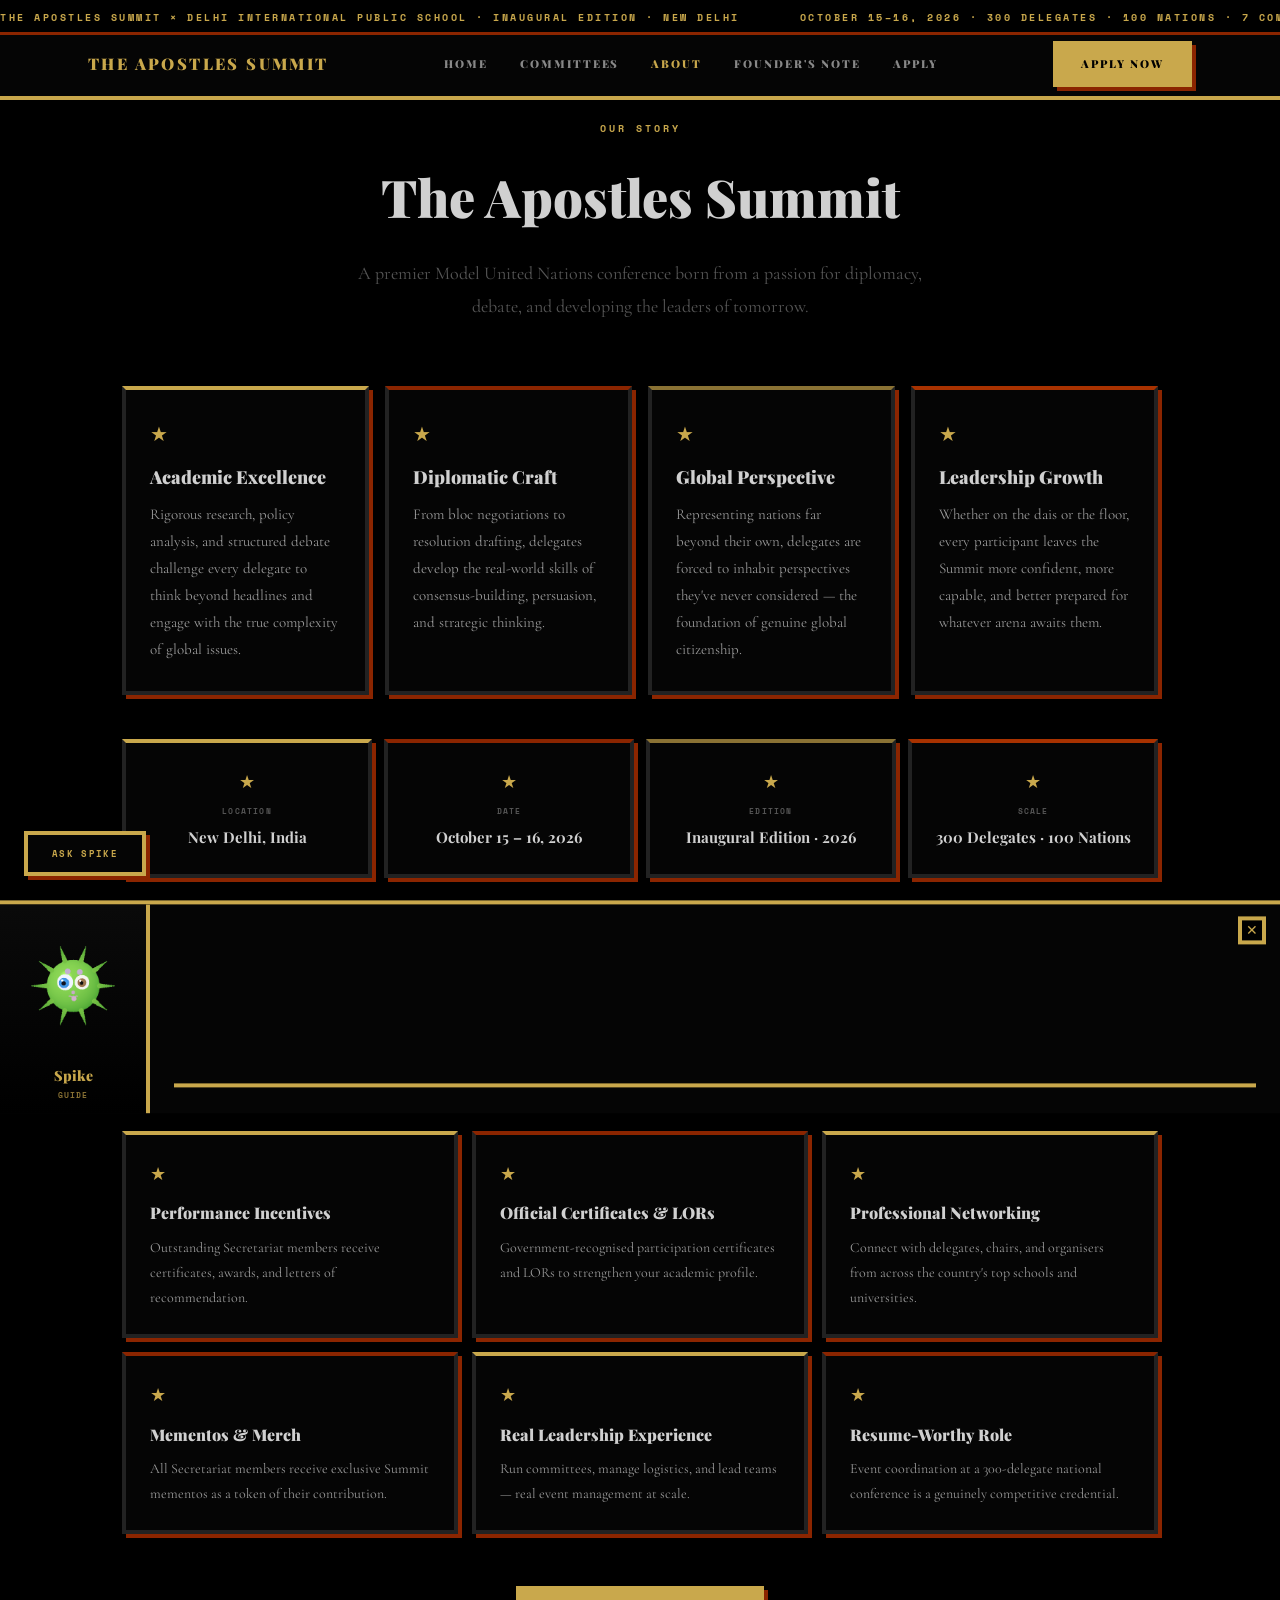
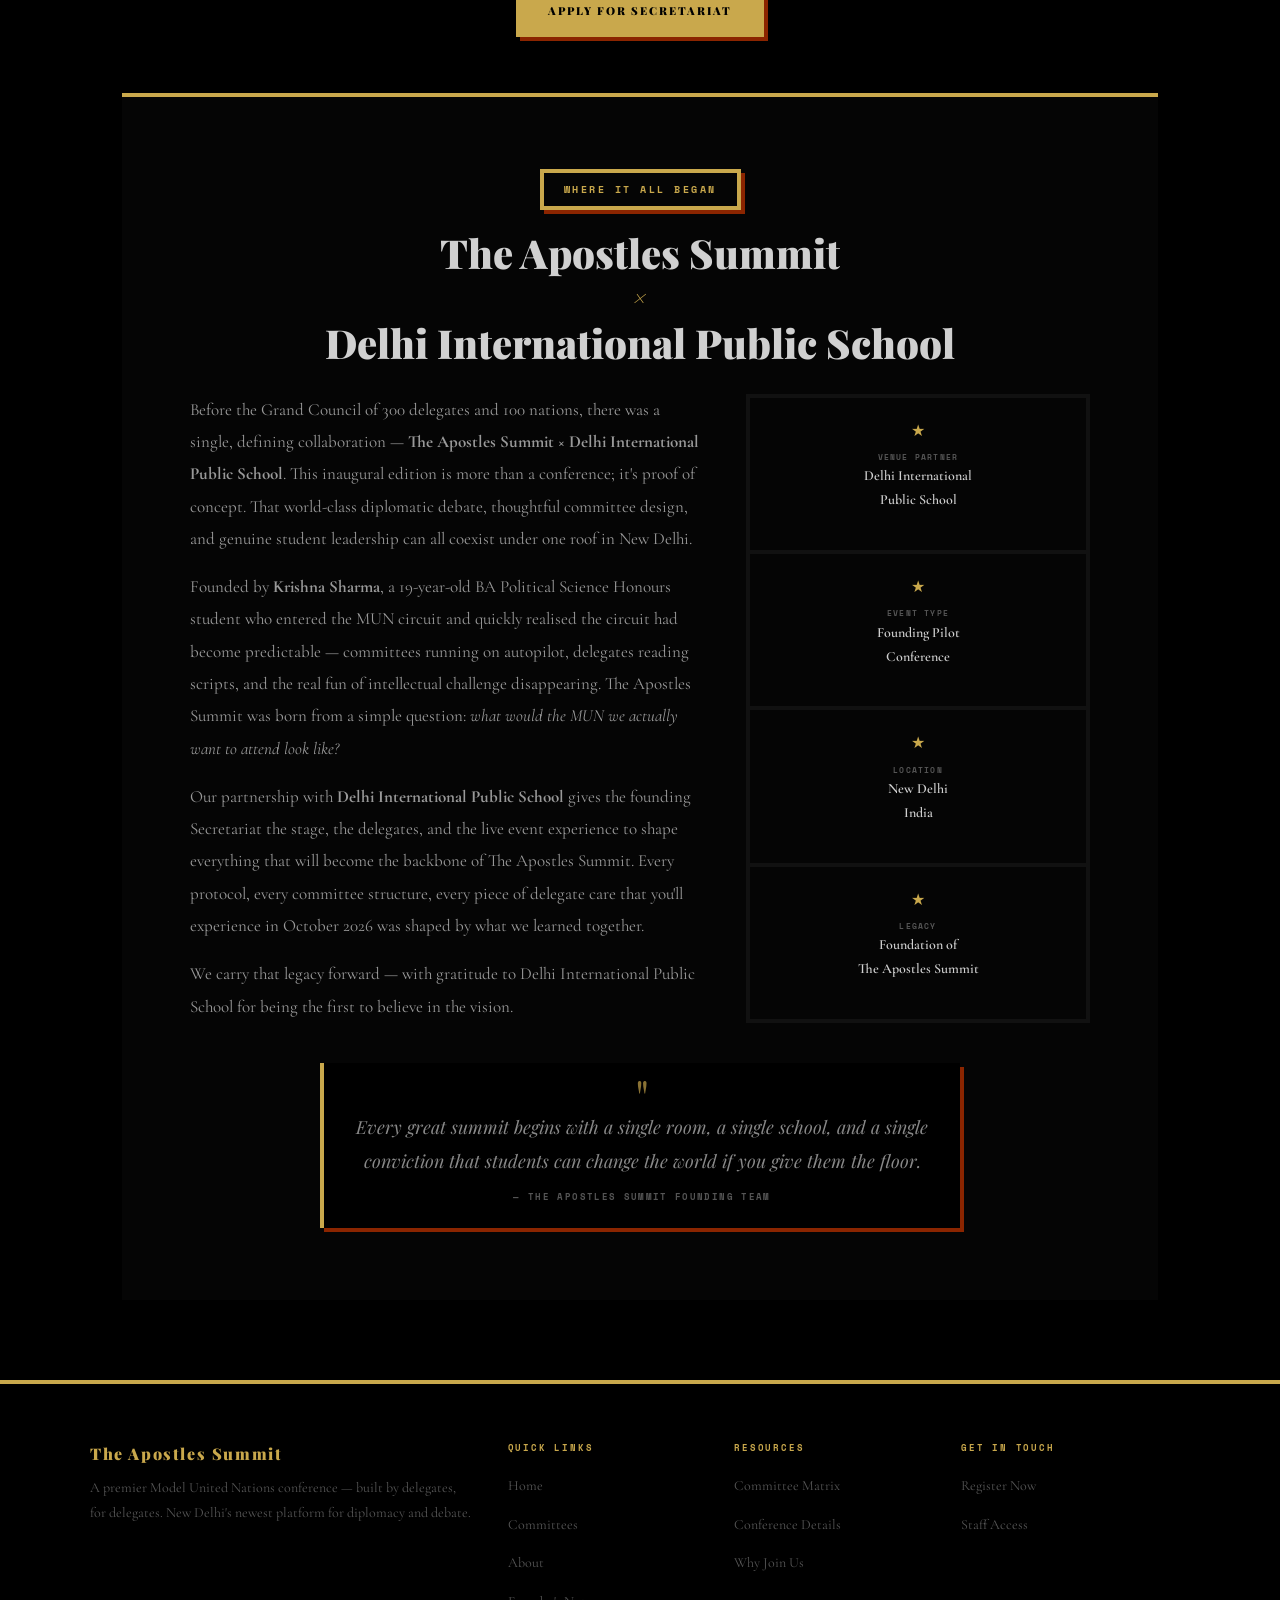
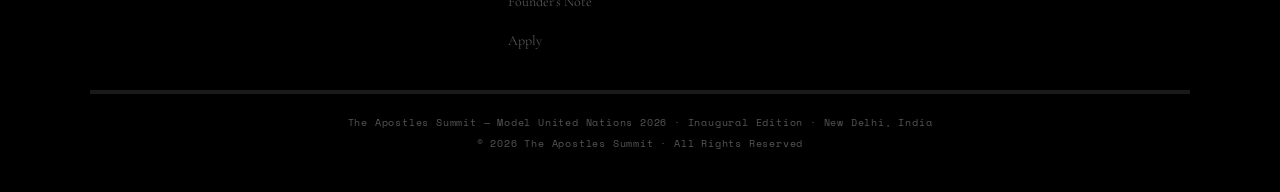
==== about.html @ 18da3275 "add founders page, coming soon committees, dynamic cosmic bg, updated spike, DIPS collab" ====
<!DOCTYPE html>
<html lang="en">
<head>
<meta charset="UTF-8">
<meta name="viewport" content="width=device-width, initial-scale=1.0">
<title>The Apostles Summit — MUN 2026</title>
<link rel="preconnect" href="https://fonts.googleapis.com">
<link rel="preconnect" href="https://fonts.gstatic.com" crossorigin>
<link href="https://fonts.googleapis.com/css2?family=Playfair+Display:ital,wght@0,400;0,700;0,900;1,400;1,700&family=Cormorant+Garamond:ital,wght@0,400;0,600;0,700;1,400;1,700&family=Space+Mono:ital,wght@0,400;0,700;1,400;1,700&display=swap" rel="stylesheet">
<link rel="stylesheet" href="assets/css/style.css">
</head>
<body data-page="about">
<div class="ticker">
  <div class="ticker-track">
    <span class="ticker-item">The Apostles Summit × Delhi International Public School · Inaugural Edition · New Delhi</span>
    <span class="ticker-item">October 15–16, 2026 · 300 Delegates · 100 Nations · 7 Committees</span>
    <span class="ticker-item">The Apostles Summit × Delhi International Public School · Inaugural Edition · New Delhi</span>
    <span class="ticker-item">October 15–16, 2026 · 300 Delegates · 100 Nations · 7 Committees</span>
  </div>
</div>
<nav class="nav">
  <div class="nav-inner">
    <a href="index.html" class="nav-brand">The Apostles Summit</a>
    <div class="nav-links" id="navLinks">
      <a href="index.html" class="nav-link" id="nl-home">Home</a>
      <a href="committees.html" class="nav-link" id="nl-committees">Committees</a>
      <a href="about.html" class="nav-link" id="nl-about">About</a>
      <a href="founders.html" class="nav-link" id="nl-founders">Founder's Note</a>
      <a href="apply.html" class="nav-link" id="nl-apply">Apply</a>
    </div>
    <a href="apply.html" class="nav-apply">Apply Now</a>
    <button class="nav-toggle" id="navToggle" onclick="toggleNav()" aria-label="Menu">☰</button>
  </div>
</nav>
<div class="page">
  <div class="page-header">
    <div class="ph-eyebrow">Our Story</div>
    <h1 class="ph-title">The Apostles Summit</h1>
    <p class="ph-sub">A premier Model United Nations conference born from a passion for diplomacy, debate, and developing the leaders of tomorrow.</p>
  </div>
  <div class="wrap" style="padding-bottom:80px">
    <div class="pillars-grid">
      <div class="pillar-card">
        <div class="pillar-icon">★</div>
        <div class="pillar-title">Academic Excellence</div>
        <p class="pillar-body">Rigorous research, policy analysis, and structured debate challenge every delegate to think beyond headlines and engage with the true complexity of global issues.</p>
      </div>
      <div class="pillar-card">
        <div class="pillar-icon">★</div>
        <div class="pillar-title">Diplomatic Craft</div>
        <p class="pillar-body">From bloc negotiations to resolution drafting, delegates develop the real-world skills of consensus-building, persuasion, and strategic thinking.</p>
      </div>
      <div class="pillar-card">
        <div class="pillar-icon">★</div>
        <div class="pillar-title">Global Perspective</div>
        <p class="pillar-body">Representing nations far beyond their own, delegates are forced to inhabit perspectives they've never considered — the foundation of genuine global citizenship.</p>
      </div>
      <div class="pillar-card">
        <div class="pillar-icon">★</div>
        <div class="pillar-title">Leadership Growth</div>
        <p class="pillar-body">Whether on the dais or the floor, every participant leaves the Summit more confident, more capable, and better prepared for whatever arena awaits them.</p>
      </div>
    </div>
    <div class="details-band">
      <div class="detail-item">
        <div class="detail-icon">★</div>
        <div class="detail-label">Location</div>
        <div class="detail-val">New Delhi, India</div>
      </div>
      <div class="detail-item">
        <div class="detail-icon">★</div>
        <div class="detail-label">Date</div>
        <div class="detail-val">October 15 – 16, 2026</div>
      </div>
      <div class="detail-item">
        <div class="detail-icon">★</div>
        <div class="detail-label">Edition</div>
        <div class="detail-val">Inaugural Edition · 2026</div>
      </div>
      <div class="detail-item">
        <div class="detail-icon">★</div>
        <div class="detail-label">Scale</div>
        <div class="detail-val">300 Delegates · 100 Nations</div>
      </div>
    </div>
    <div class="sec-label" style="padding-top:72px">
      <div class="sec-sub">Join the Team</div>
      <p class="sec-title">Why Join the Secretariat?</p>
    </div>
    <div class="perks-grid">
      <div class="perk-card">
        <div class="perk-card-icon">★</div>
        <div class="perk-card-title">Performance Incentives</div>
        <p class="perk-card-body">Outstanding Secretariat members receive certificates, awards, and letters of recommendation.</p>
      </div>
      <div class="perk-card">
        <div class="perk-card-icon">★</div>
        <div class="perk-card-title">Official Certificates & LORs</div>
        <p class="perk-card-body">Government-recognised participation certificates and LORs to strengthen your academic profile.</p>
      </div>
      <div class="perk-card">
        <div class="perk-card-icon">★</div>
        <div class="perk-card-title">Professional Networking</div>
        <p class="perk-card-body">Connect with delegates, chairs, and organisers from across the country's top schools and universities.</p>
      </div>
      <div class="perk-card">
        <div class="perk-card-icon">★</div>
        <div class="perk-card-title">Mementos & Merch</div>
        <p class="perk-card-body">All Secretariat members receive exclusive Summit mementos as a token of their contribution.</p>
      </div>
      <div class="perk-card">
        <div class="perk-card-icon">★</div>
        <div class="perk-card-title">Real Leadership Experience</div>
        <p class="perk-card-body">Run committees, manage logistics, and lead teams — real event management at scale.</p>
      </div>
      <div class="perk-card">
        <div class="perk-card-icon">★</div>
        <div class="perk-card-title">Resume-Worthy Role</div>
        <p class="perk-card-body">Event coordination at a 300-delegate national conference is a genuinely competitive credential.</p>
      </div>
    </div>
    <div style="text-align:center;margin-top:52px">
      <a href="apply.html" class="btn btn-primary">Apply for Secretariat</a>
    </div>
    <div class="fe-about-section">
      <div class="fe-about-inner">
        <div class="fe-about-badge">Where It All Began</div>
        <h2 class="fe-about-title">The Apostles Summit <span class="fe-collab">×</span> Delhi International Public School</h2>
        <div class="fe-about-grid">
          <div class="fe-about-text">
            <p class="fe-body">Before the Grand Council of 300 delegates and 100 nations, there was a single, defining collaboration — <strong>The Apostles Summit × Delhi International Public School</strong>. This inaugural edition is more than a conference; it's proof of concept. That world-class diplomatic debate, thoughtful committee design, and genuine student leadership can all coexist under one roof in New Delhi.</p>
            <p class="fe-body" style="margin-top:16px">Founded by <strong>Krishna Sharma</strong>, a 19-year-old BA Political Science Honours student who entered the MUN circuit and quickly realised the circuit had become predictable — committees running on autopilot, delegates reading scripts, and the real fun of intellectual challenge disappearing. The Apostles Summit was born from a simple question: <em>what would the MUN we actually want to attend look like?</em></p>
            <p class="fe-body" style="margin-top:16px">Our partnership with <strong>Delhi International Public School</strong> gives the founding Secretariat the stage, the delegates, and the live event experience to shape everything that will become the backbone of The Apostles Summit. Every protocol, every committee structure, every piece of delegate care that you'll experience in October 2026 was shaped by what we learned together.</p>
            <p class="fe-body" style="margin-top:16px">We carry that legacy forward — with gratitude to Delhi International Public School for being the first to believe in the vision.</p>
          </div>
          <div class="fe-about-cards">
            <div class="fe-about-card">
              <div class="fe-about-card-icon">★</div>
              <div class="fe-about-card-label">Venue Partner</div>
              <div class="fe-about-card-val">Delhi International<br>Public School</div>
            </div>
            <div class="fe-about-card">
              <div class="fe-about-card-icon">★</div>
              <div class="fe-about-card-label">Event Type</div>
              <div class="fe-about-card-val">Founding Pilot<br>Conference</div>
            </div>
            <div class="fe-about-card">
              <div class="fe-about-card-icon">★</div>
              <div class="fe-about-card-label">Location</div>
              <div class="fe-about-card-val">New Delhi<br>India</div>
            </div>
            <div class="fe-about-card">
              <div class="fe-about-card-icon">★</div>
              <div class="fe-about-card-label">Legacy</div>
              <div class="fe-about-card-val">Foundation of<br>The Apostles Summit</div>
            </div>
          </div>
        </div>
        <div class="fe-about-quote">
          <div class="fe-about-quote-mark">"</div>
          <p class="fe-about-quote-text">Every great summit begins with a single room, a single school, and a single conviction that students can change the world if you give them the floor.</p>
          <div class="fe-about-quote-attr">— The Apostles Summit Founding Team</div>
        </div>
      </div>
    </div>
  </div>
</div>
<footer>
  <div class="ft-grid">
    <div class="ft-brand">
      <div class="ft-name">The Apostles Summit</div>
      <p class="ft-motto">A premier Model United Nations conference — built by delegates, for delegates. New Delhi's newest platform for diplomacy and debate.</p>
    </div>
    <div>
      <div class="ft-head">Quick Links</div>
      <ul class="ft-links">
        <li><a href="index.html">Home</a></li>
        <li><a href="committees.html">Committees</a></li>
        <li><a href="about.html">About</a></li>
        <li><a href="founders.html">Founder's Note</a></li>
        <li><a href="apply.html">Apply</a></li>
      </ul>
    </div>
    <div>
      <div class="ft-head">Resources</div>
      <ul class="ft-links">
        <li><a href="committees.html">Committee Matrix</a></li>
        <li><a href="about.html">Conference Details</a></li>
        <li><a href="about.html">Why Join Us</a></li>
      </ul>
    </div>
    <div>
      <div class="ft-head">Get in Touch</div>
      <ul class="ft-links">
        <li><a href="apply.html">Register Now</a></li>
        <li><a href="organiser.html">Staff Access</a></li>
      </ul>
    </div>
  </div>
  <div class="ft-bottom">
    <p>The Apostles Summit — Model United Nations 2026 · Inaugural Edition · New Delhi, India</p>
    <p style="margin-top:4px;font-size:10px">© 2026 The Apostles Summit · All Rights Reserved</p>
  </div>
</footer>
<div id="npcOverlay"></div>
<div id="npcBox">
  <div class="npc-shell">
    <div class="npc-portrait">
      <div class="spike-portrait-wrap">
        <div class="spike-stage" id="spikeStage">
          <img class="spike-photo" id="spikePhoto" src="assets/images/spike.png" alt="Spike">
        </div>
      </div>
      <div class="npc-nameplate">
        <div class="npc-nametag">Spike</div>
        <div class="npc-roletag">Guide</div>
      </div>
    </div>
    <div class="npc-dialogue">
      <div class="npc-text-wrap" id="npcTextWrap" style="cursor:pointer" title="Click to skip">
        <span class="npc-text" id="npcText"></span><span class="tw-cursor" id="twCursor" style="display:none"></span>
      </div>
      <div class="npc-choices" id="npcChoices"></div>
      <div class="npc-chat-row" id="chatRow">
        <textarea class="npc-input" id="chatInput" rows="2" placeholder="Ask Spike anything about the Summit..."></textarea>
        <button class="npc-send" id="chatSend" onclick="sendChat()">Ask</button>
      </div>
    </div>
    <button class="npc-close" onclick="closeNPC()" title="Close">✕</button>
  </div>
</div>
<button class="summon-btn" id="summonBtn" onclick="openNPC()">Ask Spike</button>
<div class="toast" id="toastEl"><div class="toast-t" id="toastT"></div><div class="toast-m" id="toastM"></div></div>
<script src="assets/js/main.js"></script>
</body>
</html>
---- assets/css/style.css ----
@import url('https://fonts.googleapis.com/css2?family=Playfair+Display:ital,wght@0,400;0,700;0,900;1,400;1,700&family=Cormorant+Garamond:ital,wght@0,400;0,600;0,700;1,400;1,700&family=Space+Mono:ital,wght@0,400;0,700;1,400;1,700&display=swap');

:root{
  --bg-deep:#000000;
  --bg-card:#050505;
  --bg-surface:#0a0a0a;
  --gold:#c9a84c;
  --gold-light:#d4b96a;
  --gold-dim:#8a7234;
  --red:#8b2500;
  --red-deep:#5c1a00;
  --red-light:#a83200;
  --cream:#d0d0d0;
  --cream-dim:#888888;
  --white:#ffffff;
  --text-body:#999999;
  --text-dim:#555555;
  --border:#1a1a1a;
  --border-gold:#222222;
  --font-display:'Playfair Display',Georgia,serif;
  --font-body:'Cormorant Garamond',Georgia,serif;
  --font-mono:'Space Mono',monospace;
  --neo-shadow:6px 6px 0 var(--red);
  --neo-shadow-sm:4px 4px 0 var(--red);
}
*,*::before,*::after{box-sizing:border-box;margin:0;padding:0}
html{scroll-behavior:smooth}
body{
  background:#000000;
  color:var(--text-body);
  font-family:var(--font-body);
  overflow-x:hidden;
  font-size:18px;
  line-height:1.7;
}
::selection{background:var(--gold);color:#000000}

/* ─── TICKER ─── */
.ticker{
  position:fixed;top:0;left:0;right:0;z-index:300;
  background:#000000;
  border-bottom:3px solid var(--red);
  overflow:hidden;white-space:nowrap;
}
.ticker-track{
  display:inline-flex;gap:60px;
  animation:marquee 30s linear infinite;
  padding:6px 0;
}
.ticker-item{
  flex-shrink:0;
  font-family:var(--font-mono);font-size:10px;font-weight:700;
  letter-spacing:.25em;text-transform:uppercase;
  color:var(--gold);
}
@keyframes marquee{0%{transform:translateX(0)}100%{transform:translateX(-50%)}}

/* ─── NAV ─── */
.nav{
  position:fixed;top:32px;left:0;right:0;z-index:200;
  background:#050505;
  border-bottom:4px solid var(--gold);
}
.nav-inner{
  max-width:1200px;margin:0 auto;
  display:flex;align-items:center;justify-content:space-between;
  padding:0 48px;height:64px;
}
.nav-brand{
  font-family:var(--font-display);
  font-size:16px;font-weight:900;
  color:var(--gold);
  letter-spacing:.15em;text-decoration:none;
  text-transform:uppercase;
}
.nav-links{display:flex;align-items:center;gap:0}
.nav-link{
  font-family:var(--font-display);
  font-size:11px;font-weight:900;letter-spacing:.18em;
  color:var(--cream-dim);padding:8px 16px;cursor:pointer;
  transition:all .2s;background:none;border:none;text-decoration:none;
  text-transform:uppercase;
}
.nav-link:hover{color:var(--gold)}
.nav-link.active{color:var(--gold)}
.nav-apply{
  font-family:var(--font-display);
  font-size:11px;font-weight:900;letter-spacing:.18em;
  color:var(--bg-deep);text-decoration:none;
  padding:10px 24px;cursor:pointer;
  background:var(--gold);
  border:4px solid var(--gold);
  text-transform:uppercase;
  transition:all .2s;
  box-shadow:var(--neo-shadow-sm);
}
.nav-apply:hover{transform:translate(2px,2px);box-shadow:2px 2px 0 var(--red)}
.nav-toggle{display:none;background:none;border:4px solid var(--gold);color:var(--gold);font-size:20px;cursor:pointer;padding:6px 10px}
@media(max-width:760px){
  .nav-inner{height:56px;padding:0 16px}
  .nav-links{display:none;position:absolute;top:56px;left:0;right:0;background:#050505;border-bottom:4px solid var(--gold);flex-direction:column;gap:0;padding:8px 0}
  .nav-links.open{display:flex}
  .nav-link{padding:12px 24px;font-size:12px}
  .nav-apply{display:none}
  .nav-toggle{display:block}
}

/* ─── HERO ─── */
.hero{
  position:relative;min-height:100vh;
  display:flex;flex-direction:column;align-items:center;justify-content:center;
  padding:120px 24px 0;text-align:center;overflow:hidden;
  background:#000000;
}
.hero-cosmic{
  position:absolute;bottom:0;left:0;right:0;height:200px;pointer-events:none;z-index:1;overflow:hidden;
}
.cosmic-blackhole{
  position:absolute;border-radius:50%;
  background:radial-gradient(circle,rgba(201,168,76,.5) 0%,rgba(139,37,0,.3) 30%,transparent 70%);
}
.cosmic-bh-1{width:180px;height:180px;bottom:-40px;left:10%;animation:cosmicDrift 18s ease-in-out infinite alternate}
.cosmic-bh-2{width:260px;height:260px;bottom:-80px;right:15%;animation:cosmicDrift 24s ease-in-out infinite alternate-reverse}
.cosmic-bh-3{width:120px;height:120px;bottom:-20px;left:50%;animation:cosmicDrift 15s ease-in-out infinite alternate;animation-delay:3s}
@keyframes cosmicDrift{
  0%{transform:translateX(-30px) scale(.8);opacity:.3}
  50%{opacity:.6}
  100%{transform:translateX(30px) scale(1.2);opacity:.3}
}
.cosmic-ring{
  position:absolute;border-radius:50%;
  border:2px solid rgba(201,168,76,.15);
  bottom:0;
}
.cosmic-ring-1{width:400px;height:400px;right:-80px;bottom:-200px;animation:ringPulse 8s ease-in-out infinite}
.cosmic-ring-2{width:300px;height:300px;left:-60px;bottom:-160px;animation:ringPulse 10s ease-in-out infinite;animation-delay:2s}
.cosmic-ring-3{width:200px;height:200px;left:40%;bottom:-120px;animation:ringPulse 6s ease-in-out infinite;animation-delay:4s}
@keyframes ringPulse{
  0%,100%{transform:scale(1);opacity:.1;border-color:rgba(201,168,76,.1)}
  50%{transform:scale(1.15);opacity:.3;border-color:rgba(201,168,76,.25)}
}
.hero-eyebrow{
  font-family:var(--font-mono);
  font-size:10px;font-weight:700;letter-spacing:.12em;
  color:var(--cream);text-transform:uppercase;
  margin-bottom:24px;position:relative;z-index:2;
  background:#050505;border:2px solid var(--gold);
  padding:8px 20px;display:inline-block;
}
.hero-box{
  background:var(--gold);border:4px solid #000000;
  padding:32px 48px;margin-bottom:24px;
  box-shadow:var(--neo-shadow);
  position:relative;z-index:2;
  max-width:800px;width:100%;
}
.hero-title{
  font-family:var(--font-display);
  font-weight:900;color:var(--bg-deep);
  text-transform:uppercase;line-height:1;
  display:flex;flex-direction:column;align-items:center;gap:0;
}
.hero-title .hl1{
  font-size:clamp(3.5rem,12vw,5.5rem);letter-spacing:.04em;
}
.hero-title .hl2{
  font-size:clamp(1.5rem,4vw,2.2rem);letter-spacing:.07em;
}
.hero-title .hl3{
  font-size:clamp(0.7rem,1.8vw,0.9rem);letter-spacing:.1em;
  border-top:2px solid #000000;margin-top:12px;padding-top:12px;
  width:100%;
}
.hero-actions{
  display:flex;gap:16px;justify-content:center;flex-wrap:wrap;
  position:relative;z-index:2;margin-top:24px;
}
.hero-cosmic{
  position:absolute;bottom:0;left:0;right:0;height:200px;pointer-events:none;z-index:1;overflow:hidden;
}

/* ─── STARS / BLACKHOLES ─── */
.stars-container{
  position:absolute;inset:0;overflow:hidden;pointer-events:none;z-index:0;
}
.star{
  position:absolute;
  width:3px;height:3px;
  background:var(--gold);
  border-radius:50%;
  animation:twinkle 3s ease-in-out infinite;
}
.star:nth-child(odd){animation-duration:2s;animation-delay:0.5s}
.star:nth-child(3n){width:2px;height:2px;background:var(--cream-dim)}
.star:nth-child(5n){width:4px;height:4px;background:var(--gold-light);animation-duration:4s}
.star:nth-child(7n){width:1px;height:1px;background:#ffffff;animation-duration:1.5s}
.star:nth-child(11n){width:5px;height:5px;background:var(--gold);animation-duration:5s}
@keyframes twinkle{0%,100%{opacity:.2;transform:scale(1)}50%{opacity:1;transform:scale(1.5)}}

.cosmic-dust{
  position:absolute;border-radius:50%;
  background:radial-gradient(circle,rgba(201,168,76,.15) 0%,transparent 70%);
  animation:dustFloat 20s ease-in-out infinite;
}
.cosmic-dust:nth-child(1){width:300px;height:300px;top:10%;left:-5%;animation-duration:25s}
.cosmic-dust:nth-child(2){width:200px;height:200px;top:40%;right:-3%;animation-duration:18s;animation-delay:5s}
.cosmic-dust:nth-child(3){width:250px;height:250px;bottom:5%;left:20%;animation-duration:22s;animation-delay:8s}
.cosmic-dust:nth-child(4){width:150px;height:150px;top:20%;right:15%;animation-duration:15s;animation-delay:3s;background:radial-gradient(circle,rgba(139,37,0,.12) 0%,transparent 70%)}
.cosmic-dust:nth-child(5){width:180px;height:180px;bottom:20%;right:30%;animation-duration:20s;animation-delay:10s;background:radial-gradient(circle,rgba(139,37,0,.08) 0%,transparent 70%)}
@keyframes dustFloat{
  0%{transform:translate(0,0) scale(1);opacity:.3}
  25%{transform:translate(30px,-20px) scale(1.1);opacity:.5}
  50%{transform:translate(-20px,30px) scale(.9);opacity:.4}
  75%{transform:translate(15px,15px) scale(1.05);opacity:.35}
  100%{transform:translate(0,0) scale(1);opacity:.3}
}

.shooting-star{
  position:absolute;width:3px;height:3px;background:#fff;border-radius:50%;
  box-shadow:0 0 6px 2px rgba(255,255,255,.6),-20px 0 12px rgba(201,168,76,.4);
  animation:shoot linear infinite;
  opacity:0;
}
@keyframes shoot{
  0%{transform:translate(0,0) rotate(-35deg);opacity:0}
  5%{opacity:1}
  70%{opacity:1}
  100%{transform:translate(600px,400px) rotate(-35deg);opacity:0}
}
.shooting-star:nth-child(1){top:8%;left:20%;animation-duration:3s;animation-delay:2s}
.shooting-star:nth-child(2){top:15%;left:60%;animation-duration:2.5s;animation-delay:7s}
.shooting-star:nth-child(3){top:5%;left:40%;animation-duration:3.5s;animation-delay:12s}
.shooting-star:nth-child(4){top:20%;left:80%;animation-duration:2.8s;animation-delay:16s}

.blackhole{
  position:absolute;
  width:80px;height:80px;
  border-radius:50%;
  background:radial-gradient(circle,var(--gold) 0%,var(--red) 30%,transparent 70%);
  filter:blur(1px);
  animation:driftBH 25s linear infinite;
  opacity:.15;
}
.blackhole:nth-child(2){width:120px;height:120px;animation-duration:35s;animation-delay:5s;opacity:.1}
.blackhole:nth-child(3){width:60px;height:60px;animation-duration:20s;animation-delay:10s;opacity:.2}
@keyframes driftBH{
  0%{transform:translateX(-200px) rotate(0deg);opacity:0}
  10%{opacity:.15}
  90%{opacity:.15}
  100%{transform:translateX(calc(100vw + 200px)) rotate(360deg);opacity:0}
}

.nebula{
  position:absolute;border-radius:50%;
  filter:blur(60px);
  animation:nebulaPulse 12s ease-in-out infinite alternate;
}
.nebula-1{width:400px;height:400px;top:-10%;left:-10%;background:rgba(139,37,0,.08)}
.nebula-2{width:300px;height:300px;bottom:0;right:-5%;background:rgba(201,168,76,.06);animation-delay:4s}
.nebula-3{width:250px;height:250px;top:30%;left:50%;background:rgba(139,37,0,.05);animation-delay:8s}
@keyframes nebulaPulse{
  0%{transform:scale(1);opacity:.4}
  50%{transform:scale(1.3);opacity:.7}
  100%{transform:scale(1);opacity:.4}
}

/* ─── BUTTONS ─── */
.btn{
  display:inline-flex;align-items:center;gap:10px;
  font-family:var(--font-display);
  font-size:11px;font-weight:900;letter-spacing:.18em;
  padding:12px 28px;cursor:pointer;transition:all .2s;
  text-decoration:none;border:4px solid var(--gold);
  text-transform:uppercase;color:var(--bg-deep);
  background:var(--gold);
  box-shadow:var(--neo-shadow-sm);
}
.btn:hover{transform:translate(2px,2px);box-shadow:2px 2px 0 var(--red)}
.btn-outline{background:transparent;color:var(--gold);border-color:var(--gold);box-shadow:var(--neo-shadow-sm)}
.btn-outline:hover{background:var(--gold);color:var(--bg-deep)}
.btn-red{background:var(--red);color:var(--cream);border-color:var(--red);box-shadow:var(--neo-shadow-sm)}
.btn-red:hover{background:var(--red-deep)}

/* ─── SECTION DIVIDER ─── */
.section-divider{
  height:4px;
  background:linear-gradient(90deg,transparent,var(--gold) 20%,var(--red) 50%,var(--gold) 80%,transparent);
}

/* ─── COUNTDOWN ─── */
.countdown-section{
  background:#050505;
  border-top:4px solid var(--gold);
  border-bottom:4px solid var(--gold);
  padding:60px 24px;text-align:center;
}
.countdown-eyebrow{font-family:var(--font-mono);font-size:10px;font-weight:700;letter-spacing:.3em;color:var(--gold);text-transform:uppercase;margin-bottom:12px}
.countdown-title{font-family:var(--font-display);font-size:clamp(18px,2.5vw,24px);font-weight:400;font-style:italic;color:var(--cream-dim);margin-bottom:32px}
.countdown-grid{display:inline-flex;gap:8px}
.cd-cell{
  padding:24px 28px;background:#000000;
  border:4px solid var(--gold);
  min-width:80px;
  box-shadow:var(--neo-shadow-sm);
}
.cd-num{font-family:var(--font-display);font-size:clamp(32px,5vw,48px);line-height:1;font-weight:900;color:var(--gold);display:block}
.cd-label{font-family:var(--font-mono);font-size:8px;font-weight:700;letter-spacing:.2em;color:var(--text-dim);text-transform:uppercase;margin-top:8px;display:block}
.cd-colon{font-family:var(--font-display);font-size:36px;font-weight:900;color:var(--red);align-self:center;animation:colonBlink 1s step-end infinite}
@keyframes colonBlink{0%,49%{opacity:1}50%,100%{opacity:.2}}
.countdown-event-date{font-family:var(--font-mono);font-size:10px;font-weight:700;letter-spacing:.2em;color:var(--text-dim);margin-top:20px}
.countdown-done{font-family:var(--font-display);font-size:clamp(18px,3vw,28px);font-weight:900;color:var(--gold);display:none}
@media(max-width:580px){.cd-cell{padding:16px 14px;min-width:60px}.cd-colon{font-size:24px}.countdown-grid{gap:4px}}

/* ─── STATS ─── */
.stats-bar{display:grid;grid-template-columns:repeat(4,1fr);background:#000000;border-top:4px solid var(--gold);border-bottom:4px solid var(--gold)}
@media(max-width:580px){.stats-bar{grid-template-columns:repeat(2,1fr)}}
.stat-cell{padding:40px 16px 36px;text-align:center;border-right:4px solid #1a1a1a}
.stat-cell:last-child{border-right:none}
.stat-n{font-family:var(--font-display);font-size:44px;font-weight:900;line-height:1;color:var(--gold)}
.stat-l{font-family:var(--font-mono);font-size:9px;font-weight:700;letter-spacing:.25em;color:var(--text-dim);text-transform:uppercase;margin-top:8px}

/* ─── WRAP ─── */
.wrap{max-width:1100px;margin:0 auto;padding:0 32px}
.sec-label{text-align:center;padding:80px 0 48px}
.sec-sub{font-family:var(--font-mono);font-size:10px;font-weight:700;letter-spacing:.3em;color:var(--gold);text-transform:uppercase;margin-bottom:12px}
.sec-title{font-family:var(--font-display);font-size:clamp(28px,4vw,42px);font-weight:900;color:var(--cream)}

/* ─── COMMITTEES ─── */
.comm-grid{display:grid;grid-template-columns:repeat(3,1fr);gap:4px;background:#111111}
@media(max-width:900px){.comm-grid{grid-template-columns:repeat(2,1fr)}}
@media(max-width:560px){.comm-grid{grid-template-columns:1fr}}
.comm-card{
  background:#050505;
  position:relative;overflow:hidden;
  transition:all .3s;cursor:pointer;
  min-height:380px;
  display:flex;flex-direction:column;justify-content:flex-end;
  border:4px solid #000000;
}
.comm-card:hover{z-index:2;transform:translate(3px,3px);box-shadow:0 0 0 var(--gold)}
.comm-card-bg{
  position:absolute;inset:0;
  background-size:cover;background-position:center;
  filter:grayscale(30%) brightness(.35) sepia(25%) contrast(1.1);
  transition:all .6s;
}
.comm-card:hover .comm-card-bg{filter:grayscale(10%) brightness(.45) sepia(15%) contrast(1.05);transform:scale(1.08)}
.comm-card-overlay{
  position:absolute;inset:0;
  background:linear-gradient(180deg,rgba(0,0,0,.2) 0%,rgba(0,0,0,.5) 50%,rgba(0,0,0,.92) 100%);
}
.comm-inner{
  position:relative;z-index:2;
  padding:24px;
}
.comm-num{
  font-family:var(--font-display);
  font-size:11px;font-weight:400;font-style:italic;
  color:var(--gold-dim);letter-spacing:.1em;
  margin-bottom:4px;
}
.comm-name{
  font-family:var(--font-display);
  font-size:28px;font-weight:900;
  color:var(--gold);text-transform:uppercase;
  letter-spacing:.05em;margin-bottom:4px;
  text-shadow:0 2px 20px rgba(201,168,76,.3);
}
.comm-theme{
  font-family:var(--font-mono);
  font-size:9px;font-weight:700;letter-spacing:.25em;
  color:var(--red-light);text-transform:uppercase;
  margin-bottom:8px;
}
.comm-desc{
  font-family:var(--font-body);
  font-size:15px;line-height:1.7;color:var(--cream-dim);
  opacity:.8;
}
.comm-tags{display:flex;gap:6px;flex-wrap:wrap;margin-top:12px}
.ctag{
  font-family:var(--font-mono);font-size:8px;font-weight:700;
  padding:4px 10px;border:2px solid var(--border-gold);
  text-transform:uppercase;letter-spacing:.1em;
  color:var(--gold-dim);background:rgba(0,0,0,.6);
}
.comm-card:hover .ctag{border-color:var(--gold-dim);color:var(--gold)}

.comm-card.coming-soon{opacity:.65;cursor:default}
.comm-card.coming-soon:hover{transform:none;box-shadow:none}
.comm-card.coming-soon .comm-name{
  background:linear-gradient(90deg,var(--gold),var(--cream),var(--gold));
  -webkit-background-clip:text;-webkit-text-fill-color:transparent;
  background-clip:text;
}
.comm-card.coming-soon .comm-card-bg{filter:grayscale(100%) brightness(.15)}

/* ─── HOME COMM GRID ─── */
.home-comm-grid{display:grid;grid-template-columns:repeat(7,1fr);gap:4px;background:#111111}
@media(max-width:900px){.home-comm-grid{grid-template-columns:repeat(4,1fr)}}
@media(max-width:540px){.home-comm-grid{grid-template-columns:repeat(2,1fr)}}
.hc-card{
  background:#050505;padding:24px 12px 20px;text-align:center;
  cursor:pointer;transition:all .2s;text-decoration:none;
  position:relative;overflow:hidden;min-height:160px;
  display:flex;flex-direction:column;align-items:center;justify-content:center;
  border:4px solid #000000;
}
.hc-card:hover{transform:translate(2px,2px);box-shadow:0 0 0 var(--gold)}
.hc-num{font-family:var(--font-display);font-size:10px;font-style:italic;color:var(--gold-dim);margin-bottom:4px}
.hc-name{font-family:var(--font-display);font-size:14px;font-weight:900;color:var(--gold);text-transform:uppercase;letter-spacing:.05em}
.hc-theme{font-family:var(--font-mono);font-size:7px;color:var(--red-light);text-transform:uppercase;letter-spacing:.15em;margin-top:4px}

/* ─── ABOUT ─── */
.about-grid{display:grid;grid-template-columns:1fr 1fr;gap:56px;align-items:start}
@media(max-width:700px){.about-grid{grid-template-columns:1fr}}
.about-title{font-family:var(--font-display);font-size:clamp(24px,3vw,32px);color:var(--cream);margin:12px 0 20px;font-weight:900}
.about-body{font-family:var(--font-body);font-size:17px;line-height:1.9;color:var(--text-body)}
.about-stat-stack{display:flex;flex-direction:column;gap:12px}
.about-stat-card{padding:20px 24px;border:4px solid var(--border-gold);background:#050505;box-shadow:var(--neo-shadow-sm)}
.about-stat-card:nth-child(1){border-left:4px solid var(--gold)}
.about-stat-card:nth-child(2){border-left:4px solid var(--red)}
.about-stat-card:nth-child(3){border-left:4px solid var(--gold-dim)}
.asc-num{font-family:var(--font-display);font-size:24px;font-weight:900;color:var(--gold)}
.asc-label{font-family:var(--font-mono);font-size:9px;font-weight:700;letter-spacing:.2em;color:var(--text-dim);text-transform:uppercase}

/* ─── FIRST EVENT ─── */
.first-event-section{padding:72px 0;background:#050505;border-top:4px solid var(--gold);border-bottom:4px solid var(--gold)}
.fe-wrap{text-align:center}
.fe-badge{font-family:var(--font-mono);font-size:10px;font-weight:700;letter-spacing:.25em;color:var(--gold);text-transform:uppercase;margin-bottom:20px;display:inline-flex;align-items:center;gap:10px;border:4px solid var(--gold);padding:8px 20px;box-shadow:var(--neo-shadow-sm)}
.fe-title{font-family:var(--font-display);font-size:clamp(24px,4vw,40px);font-weight:900;color:var(--cream);line-height:1.1;margin-bottom:4px}
.fe-collab{font-family:var(--font-display);font-size:clamp(16px,2.5vw,24px);color:var(--gold);font-style:italic;display:block;margin:8px 0}
.fe-tagline{font-family:var(--font-mono);font-size:10px;font-weight:700;letter-spacing:.25em;color:var(--text-dim);text-transform:uppercase;margin-bottom:20px}
.fe-body{font-family:var(--font-body);font-size:17px;line-height:1.9;color:var(--text-body);max-width:680px;margin:0 auto}
.fe-cards{display:flex;flex-wrap:wrap;gap:16px;margin-top:40px;text-align:center}
.fe-card{flex:1;min-width:150px;background:#000000;padding:24px 16px;border:4px solid var(--border-gold);transition:all .2s;box-shadow:var(--neo-shadow-sm)}
.fe-card:hover{transform:translate(2px,2px);box-shadow:2px 2px 0 var(--red)}
.fe-card:nth-child(1){border-top:4px solid var(--gold)}
.fe-card:nth-child(2){border-top:4px solid var(--red)}
.fe-card:nth-child(3){border-top:4px solid var(--gold-dim)}
.fe-card:nth-child(4){border-top:4px solid var(--red-light)}
.fe-card-icon{font-size:16px;margin-bottom:8px;color:var(--gold)}
.fe-card-title{font-family:var(--font-mono);font-size:8px;font-weight:700;letter-spacing:.2em;color:var(--text-dim);text-transform:uppercase;margin-bottom:6px}
.fe-card-val{font-family:var(--font-body);font-size:14px;color:var(--cream);font-weight:600}

/* ─── CTA BAND ─── */
.cta-band{
  background:#000000;
  padding:56px 32px;
  border-top:4px solid var(--gold);
  border-bottom:4px solid var(--gold);
  position:relative;overflow:hidden;
}
.cta-band-inner{max-width:900px;margin:0 auto;display:flex;align-items:center;justify-content:space-between;gap:28px;flex-wrap:wrap;position:relative;z-index:1}
.cta-band-title{font-family:var(--font-display);font-size:clamp(20px,2.5vw,28px);color:var(--cream);font-weight:900}
.cta-band-sub{font-family:var(--font-body);font-size:16px;color:var(--text-dim)}

/* ─── PAGE HEADER ─── */
.page-header{
  text-align:center;padding:120px 24px 64px;position:relative;
  background:#000000;
}
.ph-eyebrow{font-family:var(--font-mono);font-size:10px;font-weight:700;letter-spacing:.3em;color:var(--gold);text-transform:uppercase;margin-bottom:16px;position:relative}
.ph-title{font-family:var(--font-display);font-size:clamp(32px,5vw,52px);font-weight:900;color:var(--cream);margin-bottom:16px;position:relative}
.ph-sub{font-family:var(--font-body);font-size:18px;color:var(--text-dim);max-width:600px;margin:0 auto;line-height:1.8;position:relative}

/* ─── REGISTRATION ─── */
.reg-panel{background:#050505;border:4px solid var(--gold);box-shadow:var(--neo-shadow)}
.reg-head{padding:40px 48px 24px;border-bottom:4px solid var(--gold);text-align:center}
.reg-head-pre{font-family:var(--font-mono);font-size:10px;font-weight:700;letter-spacing:.2em;color:var(--gold);text-transform:uppercase;margin-bottom:8px}
.reg-head-title{font-family:var(--font-display);font-size:clamp(22px,3.5vw,30px);font-weight:900;color:var(--cream)}
.reg-head-sub{font-family:var(--font-body);font-size:16px;color:var(--text-dim);margin-top:10px;line-height:1.8;max-width:620px;margin-left:auto;margin-right:auto}
.perks-strip{display:flex;flex-wrap:wrap;border-bottom:4px solid var(--gold)}
.perk-item{flex:1;min-width:140px;display:flex;align-items:center;gap:8px;padding:12px 16px;font-family:var(--font-mono);font-size:9px;font-weight:700;color:var(--cream-dim);border-right:4px solid var(--border-gold);text-transform:uppercase;letter-spacing:.1em}
.perk-item:nth-child(odd){background:rgba(255,255,255,.02)}
.perk-item:nth-child(even){background:rgba(255,255,255,.04)}
.perk-item:last-child{border-right:none}
.perk-icon{font-size:12px;flex-shrink:0;color:var(--gold)}
.step-bar{display:flex;align-items:center;margin-bottom:32px}
.step{display:flex;flex-direction:column;align-items:center;gap:8px}
.step-num{width:32px;height:32px;background:#000000;border:4px solid var(--border-gold);font-family:var(--font-display);font-size:13px;font-weight:700;color:var(--text-dim);display:flex;align-items:center;justify-content:center}
.step-lbl{font-family:var(--font-mono);font-size:8px;font-weight:700;letter-spacing:.15em;color:var(--text-dim);text-transform:uppercase;white-space:nowrap}
.step.active .step-num{background:var(--gold);color:var(--bg-deep);border-color:var(--gold)}
.step.active .step-lbl{color:var(--gold)}
.step.done .step-num{background:#0a0a0a;color:var(--gold);border-color:var(--gold-dim)}
.step-line{flex:1;height:4px;background:var(--border-gold);margin:0 8px;margin-bottom:24px}
.step-line.done{background:var(--gold-dim)}
.reg-body{padding:28px 48px 40px}
@media(max-width:600px){.reg-body{padding:16px 14px 24px}}
.form-page{display:none}.form-page.active{display:block}
.page-title{font-family:var(--font-mono);font-size:10px;font-weight:700;letter-spacing:.2em;color:var(--gold);text-transform:uppercase;margin-bottom:20px;padding-bottom:10px;border-bottom:4px solid var(--gold)}
.fgrid{display:grid;grid-template-columns:1fr 1fr;gap:16px;margin-bottom:16px}
@media(max-width:600px){.fgrid{grid-template-columns:1fr}}
.fld{display:flex;flex-direction:column;gap:6px}
.fld.full{grid-column:1/-1}
.flabel{font-family:var(--font-mono);font-size:9px;font-weight:700;color:var(--gold-dim);text-transform:uppercase;letter-spacing:.1em}
.finput,.fsel,.ftarea{background:#000000;border:4px solid var(--border-gold);color:var(--cream);padding:12px 16px;font-size:15px;font-family:inherit;outline:none;transition:all .2s;width:100%;appearance:none}
.finput::placeholder{color:var(--text-dim)}
.finput:focus,.fsel:focus,.ftarea:focus{border-color:var(--gold)}
.fsel{cursor:pointer;background-image:url("data:image/svg+xml,%3Csvg xmlns='http://www.w3.org/2000/svg' width='12' height='7'%3E%3Cpath d='M1 1l5 5 5-5' stroke='%237a7268' stroke-width='2' fill='none'/%3E%3C/svg%3E");background-repeat:no-repeat;background-position:right 16px center;background-color:var(--bg-deep);padding-right:36px}
.ftarea{resize:vertical;min-height:80px;line-height:1.8}
.page-nav{display:flex;gap:12px;margin-top:24px}
.nav-btn{font-family:var(--font-mono);padding:12px 28px;font-size:9px;font-weight:700;letter-spacing:.15em;cursor:pointer;transition:all .2s;border:4px solid var(--border-gold);background:transparent;text-transform:uppercase;color:var(--cream-dim)}
.nav-btn.next{background:var(--gold);color:var(--bg-deep);border-color:var(--gold);box-shadow:var(--neo-shadow-sm)}
.nav-btn.next:hover{transform:translate(2px,2px);box-shadow:2px 2px 0 var(--red)}
.nav-btn.back:hover{border-color:var(--gold);color:var(--gold)}
.submit-btn{font-family:var(--font-mono);padding:14px 32px;background:var(--gold);border:4px solid var(--gold);color:var(--bg-deep);font-size:10px;font-weight:700;letter-spacing:.15em;text-transform:uppercase;cursor:pointer;transition:all .2s;box-shadow:var(--neo-shadow-sm)}
.submit-btn:hover{transform:translate(2px,2px);box-shadow:2px 2px 0 var(--red)}
.submit-btn:disabled{opacity:.3;cursor:not-allowed}
.declaration-box{padding:16px 20px;background:rgba(201,168,76,.05);border:4px solid var(--border-gold);margin:18px 0 0}
.decl-label{display:flex;align-items:flex-start;gap:10px;cursor:pointer;font-size:14px;line-height:1.8;color:var(--cream-dim)}

/* ─── VAULT ─── */
.vault-unlock-box{max-width:420px;margin:56px auto;background:#050505;border:4px solid var(--gold);padding:40px 32px;text-align:center;box-shadow:var(--neo-shadow)}
.vault-unlock-title{font-family:var(--font-display);font-size:20px;font-weight:900;color:var(--cream)}
.pw-wrap{display:flex;gap:12px;align-items:center;margin-bottom:16px;justify-content:center}
.pw-in{background:#000000;border:4px solid var(--border-gold);color:var(--cream);padding:10px 16px;font-size:14px;font-family:inherit;outline:none;width:220px}
.pw-in:focus{border-color:var(--gold)}
.vbtn{background:#0a0a0a;border:4px solid var(--border-gold);color:var(--cream-dim);padding:10px 20px;font-family:var(--font-mono);font-size:9px;font-weight:700;letter-spacing:.15em;cursor:pointer;transition:all .2s;text-transform:uppercase}
.vbtn:hover{border-color:var(--gold);color:var(--gold)}
.vbtn.red{background:var(--red-deep);border-color:var(--red)}
.vault-top{display:flex;align-items:center;justify-content:space-between;margin-bottom:18px;flex-wrap:wrap;gap:12px}
.vault-title{font-family:var(--font-display);font-size:20px;font-weight:900;color:var(--cream)}
.vault-acts{display:flex;gap:8px;flex-wrap:wrap}
.vault-count{font-family:var(--font-mono);font-size:11px;color:var(--text-dim);margin-bottom:12px}
.vtable-wrap{overflow-x:auto;border:4px solid var(--gold)}
.vtable{width:100%;border-collapse:collapse;font-size:13px}
.vtable th{font-family:var(--font-mono);font-size:9px;font-weight:700;letter-spacing:.15em;text-transform:uppercase;padding:12px 14px;text-align:left;background:var(--bg-surface);border-bottom:4px solid var(--gold);white-space:nowrap;color:var(--gold)}
.vtable td{padding:10px 14px;border-bottom:4px solid var(--border);color:var(--text-body);white-space:nowrap}
.empty-vault{text-align:center;padding:48px;color:var(--text-dim)}

/* ─── PILLARS ─── */
.pillars-grid{display:grid;grid-template-columns:repeat(auto-fit,minmax(220px,1fr));gap:16px}
.pillar-card{background:#050505;padding:28px 24px;border:4px solid var(--border-gold);transition:all .2s;box-shadow:var(--neo-shadow-sm)}
.pillar-card:hover{transform:translate(2px,2px);box-shadow:2px 2px 0 var(--red)}
.pillar-card:nth-child(1){border-top:4px solid var(--gold)}
.pillar-card:nth-child(2){border-top:4px solid var(--red)}
.pillar-card:nth-child(3){border-top:4px solid var(--gold-dim)}
.pillar-card:nth-child(4){border-top:4px solid var(--red-light)}
.pillar-icon{font-size:20px;margin-bottom:10px;color:var(--gold)}
.pillar-title{font-family:var(--font-display);font-size:18px;font-weight:900;color:var(--cream);margin-bottom:8px}
.pillar-body{font-family:var(--font-body);font-size:15px;line-height:1.8;color:var(--text-body)}

/* ─── ABOUT PAGE ─── */
.fe-about-section{padding:72px 0;background:#050505;border-top:4px solid var(--gold);margin-top:56px}
.fe-about-inner{text-align:center}
.fe-about-badge{font-family:var(--font-mono);font-size:10px;font-weight:700;letter-spacing:.25em;color:var(--gold);text-transform:uppercase;margin-bottom:20px;display:inline-flex;align-items:center;gap:10px;border:4px solid var(--gold);padding:8px 20px;box-shadow:var(--neo-shadow-sm)}
.fe-about-title{font-family:var(--font-display);font-size:clamp(24px,4vw,40px);font-weight:900;color:var(--cream);line-height:1.15;margin-bottom:28px}
.fe-about-grid{display:grid;grid-template-columns:1.5fr 1fr;gap:40px;text-align:left;max-width:900px;margin:0 auto}
@media(max-width:700px){.fe-about-grid{grid-template-columns:1fr}}
.fe-about-text .fe-body{font-family:var(--font-body);font-size:17px;line-height:1.9;color:var(--text-body)}
.fe-about-cards{display:flex;flex-direction:column;gap:4px;background:#111111;padding:4px}
.fe-about-card{background:#050505;padding:20px;text-align:center;flex:1}
.fe-about-card:hover{background:#0a0a0a}
.fe-about-card-icon{font-size:16px;margin-bottom:6px;color:var(--gold)}
.fe-about-card-label{font-family:var(--font-mono);font-size:8px;font-weight:700;letter-spacing:.15em;color:var(--text-dim);text-transform:uppercase}
.fe-about-card-val{font-family:var(--font-body);font-size:14px;color:var(--cream);font-weight:600}
.fe-about-quote{max-width:640px;margin:40px auto 0;padding:24px 28px;border-left:4px solid var(--gold);background:#000000;box-shadow:var(--neo-shadow-sm)}
.fe-about-quote-mark{font-family:var(--font-display);font-size:48px;color:var(--gold-dim);line-height:.4;margin-bottom:4px}
.fe-about-quote-text{font-family:var(--font-display);font-size:18px;line-height:1.9;color:var(--cream-dim);font-style:italic}
.fe-about-quote-attr{font-family:var(--font-mono);font-size:9px;font-weight:700;letter-spacing:.15em;color:var(--text-dim);margin-top:10px;text-transform:uppercase}
.perks-grid{display:grid;grid-template-columns:repeat(auto-fit,minmax(260px,1fr));gap:14px;margin-top:32px}
.perk-card{background:#050505;padding:24px;border:4px solid var(--border-gold);transition:all .2s;box-shadow:var(--neo-shadow-sm)}
.perk-card:hover{transform:translate(2px,2px);box-shadow:2px 2px 0 var(--red)}
.perk-card:nth-child(odd){border-top:4px solid var(--gold)}
.perk-card:nth-child(even){border-top:4px solid var(--red)}
.perk-card-icon{font-size:18px;margin-bottom:10px;color:var(--gold)}
.perk-card-title{font-family:var(--font-display);font-size:16px;font-weight:900;color:var(--cream);margin-bottom:8px}
.perk-card-body{font-family:var(--font-body);font-size:14px;line-height:1.8;color:var(--text-body)}

/* ─── FOOTER ─── */
footer{background:#000000;border-top:4px solid var(--gold);padding:56px 36px 40px;position:relative}
.ft-grid{max-width:1100px;margin:0 auto;display:grid;grid-template-columns:2fr 1fr 1fr 1.2fr;gap:36px;text-align:left}
@media(max-width:760px){.ft-grid{grid-template-columns:1fr 1fr;gap:28px}}
@media(max-width:460px){.ft-grid{grid-template-columns:1fr}}
.ft-brand .ft-name{font-family:var(--font-display);font-size:16px;font-weight:900;color:var(--gold);margin-bottom:8px;letter-spacing:.1em}
.ft-brand .ft-motto{font-family:var(--font-body);font-size:14px;color:var(--text-dim);line-height:1.8;margin-bottom:14px}
.ft-head{font-family:var(--font-mono);font-size:9px;font-weight:700;letter-spacing:.2em;color:var(--gold);text-transform:uppercase;margin-bottom:14px}
.ft-links{list-style:none;display:flex;flex-direction:column;gap:8px}
.ft-links a{font-family:var(--font-body);font-size:14px;color:var(--text-dim);text-decoration:none;transition:color .2s}
.ft-links a:hover{color:var(--gold)}
.ft-bottom{max-width:1100px;margin:36px auto 0;padding-top:20px;border-top:4px solid var(--border);text-align:center}
.ft-bottom p{font-family:var(--font-mono);font-size:10px;color:var(--text-dim);letter-spacing:.08em}

/* ─── NPC ─── */
#npcOverlay{position:fixed;inset:0;z-index:500;background:rgba(0,0,0,.6);backdrop-filter:blur(6px);opacity:0;pointer-events:none;transition:opacity .4s ease}
#npcOverlay.on{opacity:1;pointer-events:auto}
#npcBox{position:fixed;bottom:0;left:0;right:0;z-index:600;transform:translateY(100%);transition:transform .5s cubic-bezier(.22,1,.36,1)}
#npcBox.on{transform:translateY(0)}
.npc-shell{background:#050505;border-top:4px solid var(--gold);display:flex;min-height:180px;max-height:320px;position:relative;overflow:hidden}
.npc-portrait{width:150px;flex-shrink:0;background:linear-gradient(180deg,#0a0a0a 0%,#000000 100%);border-right:4px solid var(--gold);display:flex;flex-direction:column;align-items:center;justify-content:flex-end;padding:0 0 10px;overflow:hidden;min-height:180px}
@media(max-width:680px){.npc-portrait{width:80px}}
@media(max-width:420px){.npc-portrait{display:none}}
.npc-nameplate{text-align:center}
.npc-nametag{font-family:var(--font-display);font-size:14px;font-weight:900;color:var(--gold)}
.npc-roletag{font-family:var(--font-mono);font-size:8px;font-weight:700;letter-spacing:.15em;color:var(--gold-dim);margin-top:2px;text-transform:uppercase}
.npc-dialogue{flex:1;display:flex;flex-direction:column;padding:18px 24px 16px;overflow:hidden;min-width:0}
.npc-text-wrap{flex:1;min-height:50px;margin-bottom:10px;overflow:hidden}
.npc-text{font-family:var(--font-body);font-size:16px;line-height:1.8;color:var(--cream-dim)}
.tw-cursor{display:inline-block;width:2px;height:16px;background:var(--gold);vertical-align:middle;margin-left:2px;animation:blink .7s step-end infinite}
@keyframes blink{0%,100%{opacity:1}50%{opacity:0}}
.npc-choices{display:flex;flex-direction:column;gap:6px;border-top:4px solid var(--gold);padding-top:10px}
.npc-choice{background:#000000;border:4px solid var(--border-gold);color:var(--cream-dim);padding:8px 16px;font-family:var(--font-mono);font-size:10px;font-weight:700;text-align:left;cursor:pointer;transition:all .2s;text-transform:uppercase;letter-spacing:.1em}
.npc-choice:hover{border-color:var(--gold);color:var(--gold)}
.npc-chat-row{display:none;gap:10px;align-items:flex-end;border-top:4px solid var(--gold);padding-top:10px}
.npc-chat-row.on{display:flex}
.npc-input{flex:1;background:#000000;border:4px solid var(--border-gold);color:var(--cream);padding:10px 14px;font-size:14px;font-family:inherit;outline:none;resize:none;max-height:60px}
.npc-input::placeholder{color:var(--text-dim)}
.npc-input:focus{border-color:var(--gold)}
.npc-send{background:var(--gold);border:4px solid var(--gold);color:var(--bg-deep);padding:10px 20px;font-family:var(--font-mono);font-size:9px;font-weight:700;letter-spacing:.15em;cursor:pointer;transition:all .2s;white-space:nowrap;flex-shrink:0;text-transform:uppercase;box-shadow:var(--neo-shadow-sm)}
.npc-send:hover:not(:disabled){transform:translate(2px,2px);box-shadow:2px 2px 0 var(--red)}
.npc-send:disabled{opacity:.3;cursor:not-allowed}
.npc-close{position:absolute;top:12px;right:14px;z-index:10;background:#000000;border:4px solid var(--gold);color:var(--gold);width:28px;height:28px;display:flex;align-items:center;justify-content:center;cursor:pointer;font-size:14px;transition:all .2s}
.npc-close:hover{background:var(--gold);color:var(--bg-deep)}
.summon-btn{position:fixed;bottom:24px;left:24px;z-index:400;background:#050505;border:4px solid var(--gold);color:var(--gold);padding:12px 24px;font-family:var(--font-mono);font-size:9px;font-weight:700;cursor:pointer;transition:all .2s;display:flex;align-items:center;gap:8px;opacity:0;pointer-events:none;text-transform:uppercase;letter-spacing:.15em;box-shadow:var(--neo-shadow-sm)}
.summon-btn.visible{opacity:1;pointer-events:auto}
.summon-btn:hover{transform:translate(2px,2px);box-shadow:2px 2px 0 var(--red)}
.spike-portrait-wrap{width:100%;flex:1;display:flex;align-items:center;justify-content:center;min-height:160px}
.spike-stage{width:100%;height:100%;display:flex;align-items:center;justify-content:center}
.spike-photo{width:75%;height:75%;object-fit:contain;animation:spriteFloat 4s ease-in-out infinite}
@keyframes spriteFloat{0%,100%{transform:translateY(0)}50%{transform:translateY(-4px)}}
.reveal{opacity:0;transform:translateY(20px);transition:opacity .8s ease,transform .8s ease}
.reveal.vis{opacity:1;transform:translateY(0)}
.toast{position:fixed;bottom:24px;right:24px;z-index:900;background:#050505;border:4px solid var(--gold);border-left:4px solid var(--gold);padding:16px 24px;max-width:300px;display:none;box-shadow:var(--neo-shadow)}
.toast.in{animation:tin .4s ease}
.toast.out{animation:tout .4s ease forwards}
@keyframes tin{from{opacity:0;transform:translateX(20px)}to{opacity:1;transform:none}}
@keyframes tout{from{opacity:1;transform:none}to{opacity:0;transform:translateX(20px)}}
.toast-t{font-family:var(--font-mono);font-size:9px;font-weight:700;color:var(--gold);margin-bottom:4px;text-transform:uppercase;letter-spacing:.15em}
.toast-m{font-family:var(--font-body);font-size:15px;color:var(--cream-dim)}

/* ─── DETAILS ─── */
.details-band{display:flex;flex-wrap:wrap;gap:12px;margin:44px 0 0}
.detail-item{flex:1;min-width:160px;background:#050505;padding:24px 20px;text-align:center;border:4px solid var(--border-gold);transition:all .2s;box-shadow:var(--neo-shadow-sm)}
.detail-item:hover{transform:translate(2px,2px);box-shadow:2px 2px 0 var(--red)}
.detail-item:nth-child(1){border-top:4px solid var(--gold)}
.detail-item:nth-child(2){border-top:4px solid var(--red)}
.detail-item:nth-child(3){border-top:4px solid var(--gold-dim)}
.detail-item:nth-child(4){border-top:4px solid var(--red-light)}
.detail-icon{font-size:18px;margin-bottom:8px;color:var(--gold)}
.detail-label{font-family:var(--font-mono);font-size:8px;font-weight:700;letter-spacing:.15em;color:var(--text-dim);text-transform:uppercase}
.detail-val{font-family:var(--font-display);font-size:15px;font-weight:700;color:var(--cream);margin-top:6px}

/* ─── FOUNDER'S NOTE ─── */
.founder-grid{display:grid;grid-template-columns:1.6fr 1fr;gap:48px;align-items:start}
@media(max-width:800px){.founder-grid{grid-template-columns:1fr}}
.founder-letter{background:#050505;border:4px solid var(--border-gold);padding:48px 40px;box-shadow:var(--neo-shadow)}
@media(max-width:600px){.founder-letter{padding:28px 18px}}
.founder-quote-block{margin-bottom:32px;padding-bottom:24px;border-bottom:4px solid var(--gold)}
.founder-quote-mark{font-family:var(--font-display);font-size:64px;color:var(--gold-dim);line-height:.4;margin-bottom:8px}
.founder-quote-text{font-family:var(--font-display);font-size:22px;line-height:1.7;color:var(--cream);font-style:italic}
.founder-body p{font-family:var(--font-body);font-size:17px;line-height:2;color:var(--text-body);margin-bottom:20px}
.founder-body p strong{color:var(--cream);font-weight:700}
.founder-body p em{color:var(--gold);font-style:italic}
.founder-sign{font-family:var(--font-display);font-size:18px;color:var(--cream);font-weight:700;margin-top:36px;padding-top:24px;border-top:4px solid var(--border-gold)}
.founder-role{font-family:var(--font-mono);font-size:10px;font-weight:700;letter-spacing:.15em;color:var(--gold-dim);text-transform:uppercase;display:block;margin-top:8px}
.founder-sidebar{display:flex;flex-direction:column;gap:16px}
.founder-profile-card{background:#050505;border:4px solid var(--gold);padding:36px 28px;text-align:center;box-shadow:var(--neo-shadow)}
.founder-avatar{width:80px;height:80px;margin:0 auto 16px;border:4px solid var(--gold);display:flex;align-items:center;justify-content:center;background:#0a0a0a}
.founder-initials{font-family:var(--font-display);font-size:28px;font-weight:900;color:var(--gold)}
.founder-name{font-family:var(--font-display);font-size:20px;font-weight:900;color:var(--cream)}
.founder-title-label{font-family:var(--font-mono);font-size:9px;font-weight:700;letter-spacing:.15em;color:var(--gold-dim);text-transform:uppercase;margin-top:4px}
.founder-divider{height:4px;background:var(--gold);margin:20px 0}
.founder-details{text-align:left}
.founder-detail-row{display:flex;justify-content:space-between;padding:10px 0;border-bottom:2px solid var(--border)}
.founder-detail-row:last-child{border-bottom:none}
.founder-detail-label{font-family:var(--font-mono);font-size:9px;font-weight:700;letter-spacing:.1em;color:var(--text-dim);text-transform:uppercase}
.founder-detail-val{font-family:var(--font-body);font-size:14px;color:var(--cream-dim);text-align:right}
.founder-vision-card{background:#050505;border:4px solid var(--border-gold);padding:28px 24px;box-shadow:var(--neo-shadow-sm)}
.founder-vision-head{font-family:var(--font-mono);font-size:10px;font-weight:700;letter-spacing:.2em;color:var(--gold);text-transform:uppercase;margin-bottom:12px;padding-bottom:8px;border-bottom:4px solid var(--gold)}
.founder-vision-text{font-family:var(--font-body);font-size:16px;line-height:1.9;color:var(--text-body)}
.founder-values-card{background:#050505;border:4px solid var(--border-gold);padding:28px 24px;box-shadow:var(--neo-shadow-sm)}
.founder-values-list{list-style:none;display:flex;flex-direction:column;gap:8px}
.founder-values-list li{font-family:var(--font-mono);font-size:10px;font-weight:700;letter-spacing:.1em;color:var(--cream-dim);text-transform:uppercase;padding:8px 0;border-bottom:2px solid var(--border)}
.founder-values-list li:last-child{border-bottom:none}
.founder-values-list li::before{content:'★ ';color:var(--gold)}
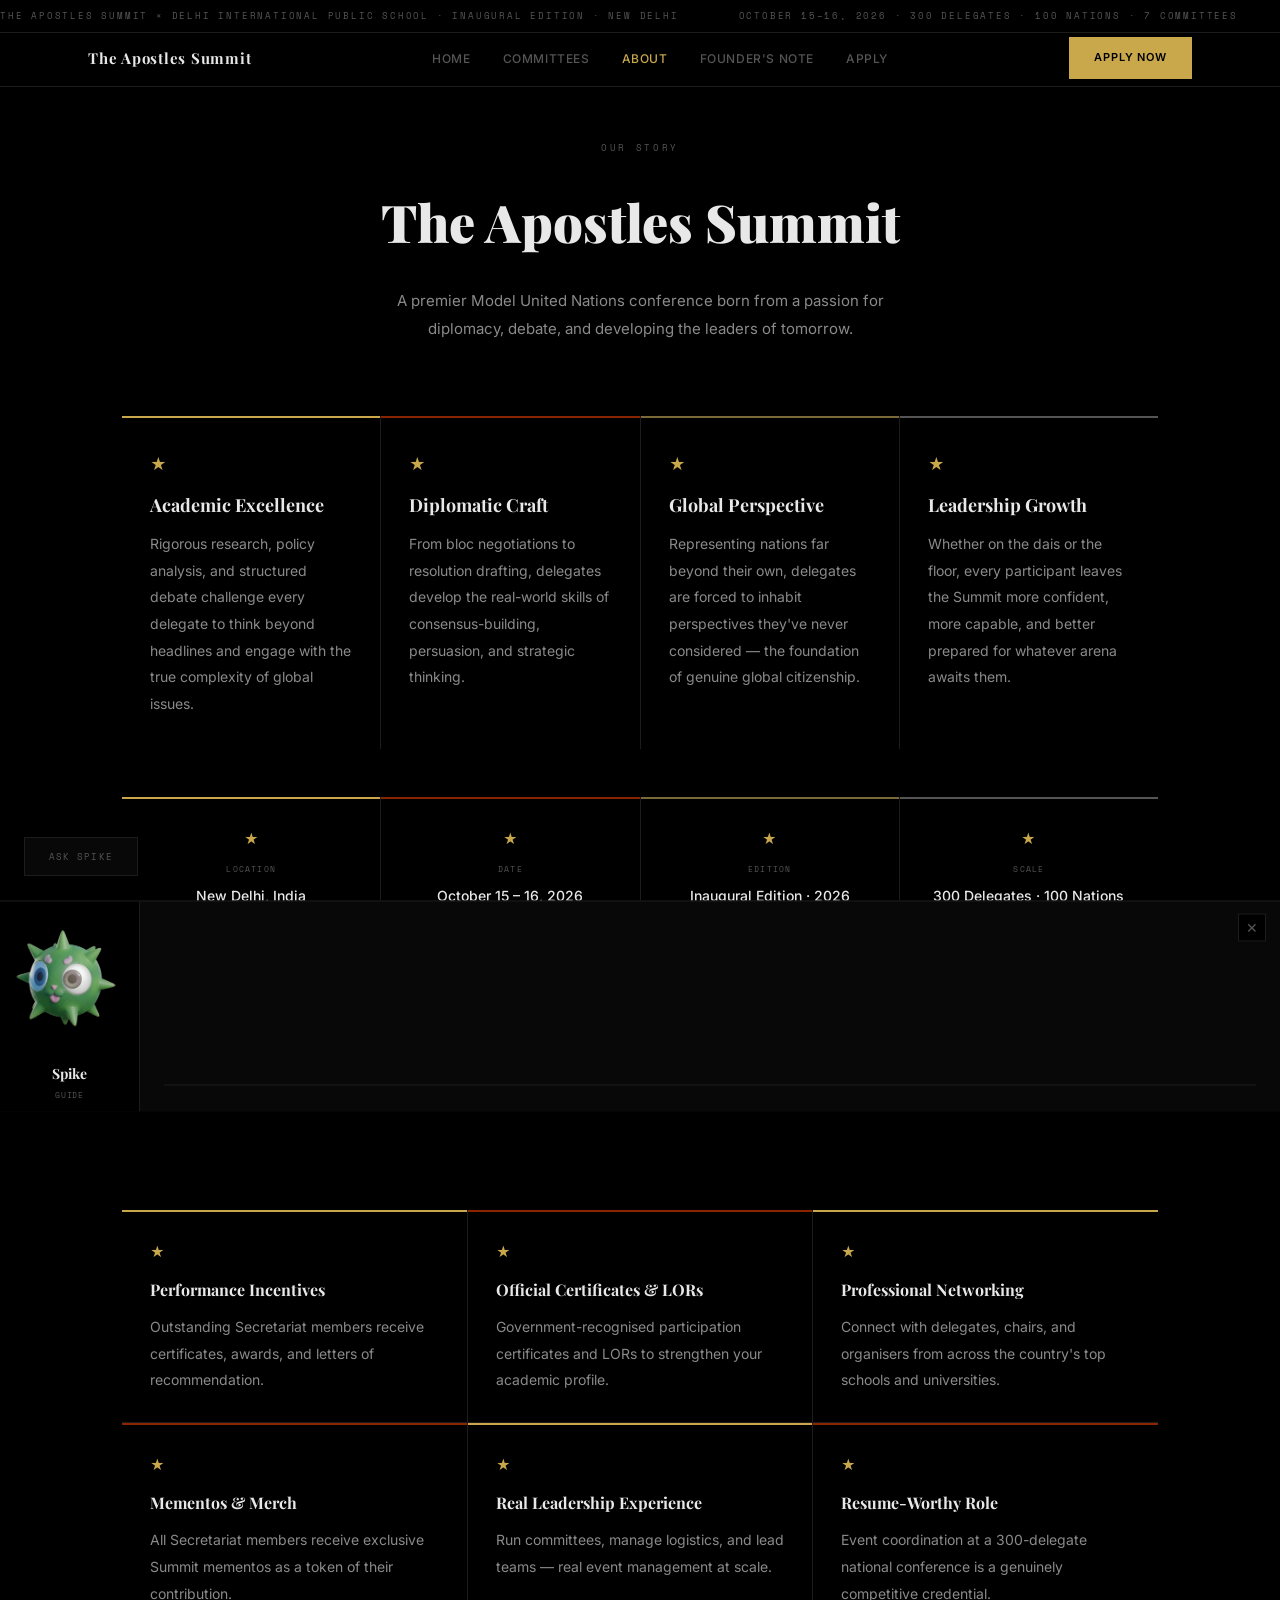
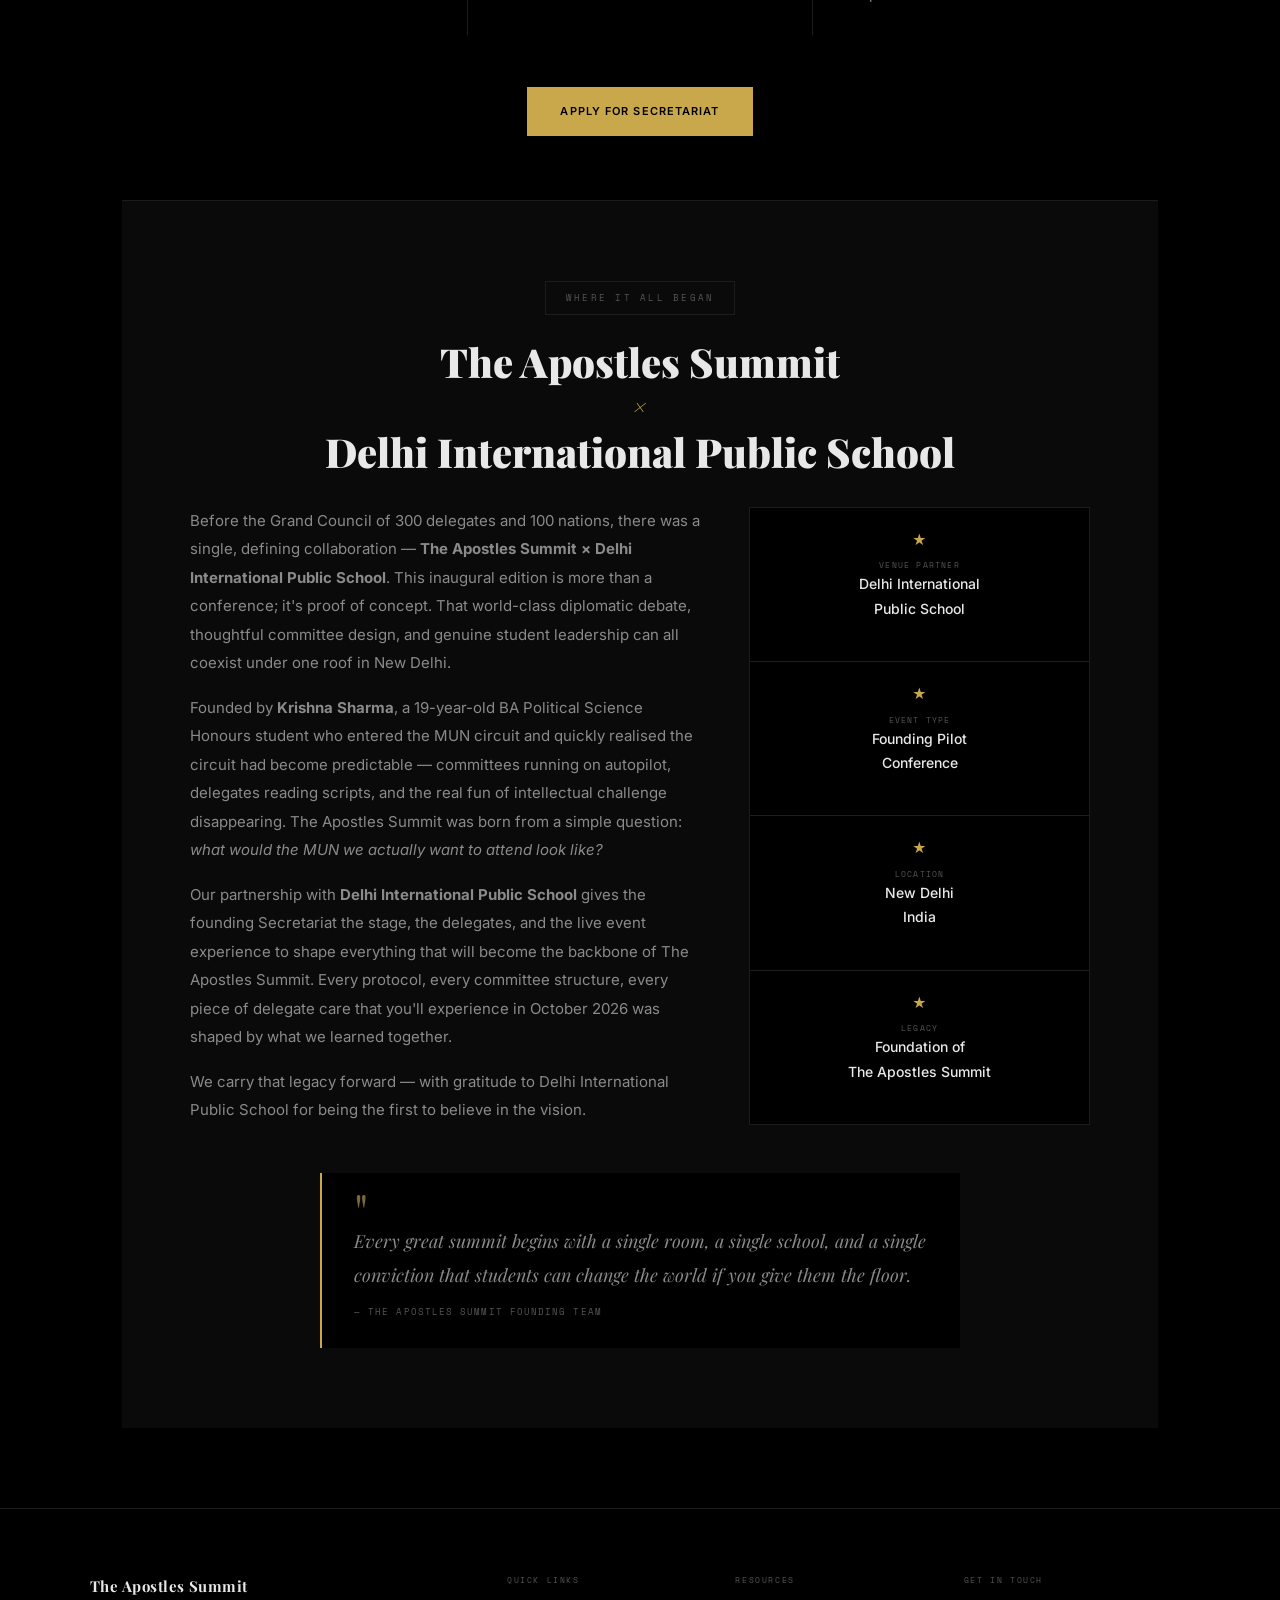
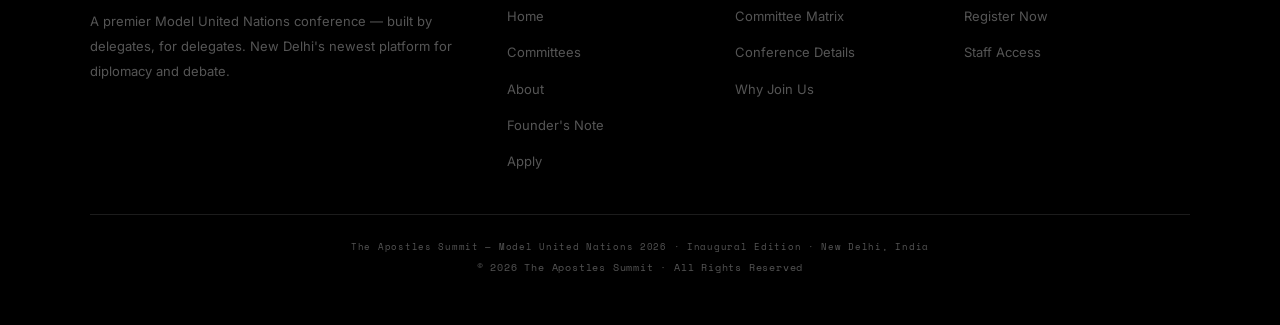
==== commit c3957303: "integrate Galaxy WebGL effect with OGL, replace stars" ====
--- a/about.html
+++ b/about.html
@@ -6,7 +6,7 @@
 <title>The Apostles Summit — MUN 2026</title>
 <link rel="preconnect" href="https://fonts.googleapis.com">
 <link rel="preconnect" href="https://fonts.gstatic.com" crossorigin>
-<link href="https://fonts.googleapis.com/css2?family=Playfair+Display:ital,wght@0,400;0,700;0,900;1,400;1,700&family=Cormorant+Garamond:ital,wght@0,400;0,600;0,700;1,400;1,700&family=Space+Mono:ital,wght@0,400;0,700;1,400;1,700&display=swap" rel="stylesheet">
+<link href="https://fonts.googleapis.com/css2?family=Playfair+Display:ital,wght@0,400;0,700;0,900;1,400;1,700&family=Inter:wght@300;400;500;600&family=Space+Mono:ital,wght@0,400;0,700;1,400;1,700&display=swap" rel="stylesheet">
 <link rel="stylesheet" href="assets/css/style.css">
 </head>
 <body data-page="about">
--- a/assets/css/style.css
+++ b/assets/css/style.css
@@ -1,106 +1,100 @@
-@import url('https://fonts.googleapis.com/css2?family=Playfair+Display:ital,wght@0,400;0,700;0,900;1,400;1,700&family=Cormorant+Garamond:ital,wght@0,400;0,600;0,700;1,400;1,700&family=Space+Mono:ital,wght@0,400;0,700;1,400;1,700&display=swap');
+@import url('https://fonts.googleapis.com/css2?family=Playfair+Display:ital,wght@0,400;0,700;0,900;1,400;1,700&family=Inter:wght@300;400;500;600&family=Space+Mono:wght@400;700&display=swap');
 
 :root{
-  --bg-deep:#000000;
-  --bg-card:#050505;
-  --bg-surface:#0a0a0a;
-  --gold:#c9a84c;
-  --gold-light:#d4b96a;
-  --gold-dim:#8a7234;
+  --bg:#000000;
+  --bg-raised:#0a0a0a;
+  --bg-card:#080808;
+  --accent:#c9a84c;
+  --accent-dim:#7a6a3a;
   --red:#8b2500;
-  --red-deep:#5c1a00;
-  --red-light:#a83200;
-  --cream:#d0d0d0;
-  --cream-dim:#888888;
-  --white:#ffffff;
-  --text-body:#999999;
-  --text-dim:#555555;
-  --border:#1a1a1a;
-  --border-gold:#222222;
+  --text:#e8e8e8;
+  --text-secondary:#8a8a8a;
+  --text-dim:#555;
+  --border:#1c1c1c;
   --font-display:'Playfair Display',Georgia,serif;
-  --font-body:'Cormorant Garamond',Georgia,serif;
+  --font-body:'Inter',-apple-system,BlinkMacSystemFont,sans-serif;
   --font-mono:'Space Mono',monospace;
-  --neo-shadow:6px 6px 0 var(--red);
-  --neo-shadow-sm:4px 4px 0 var(--red);
 }
 *,*::before,*::after{box-sizing:border-box;margin:0;padding:0}
 html{scroll-behavior:smooth}
 body{
-  background:#000000;
-  color:var(--text-body);
+  background:var(--bg);
+  color:var(--text-secondary);
   font-family:var(--font-body);
+  font-weight:400;
   overflow-x:hidden;
-  font-size:18px;
-  line-height:1.7;
-}
-::selection{background:var(--gold);color:#000000}
+  font-size:15px;
+  line-height:1.75;
+  -webkit-font-smoothing:antialiased;
+  -moz-osx-font-smoothing:grayscale;
+}
+::selection{background:var(--accent);color:#000}
 
 /* ─── TICKER ─── */
 .ticker{
   position:fixed;top:0;left:0;right:0;z-index:300;
-  background:#000000;
-  border-bottom:3px solid var(--red);
+  background:var(--bg);
+  border-bottom:1px solid var(--border);
   overflow:hidden;white-space:nowrap;
 }
 .ticker-track{
   display:inline-flex;gap:60px;
-  animation:marquee 30s linear infinite;
-  padding:6px 0;
+  animation:marquee 40s linear infinite;
+  padding:8px 0;
 }
 .ticker-item{
   flex-shrink:0;
-  font-family:var(--font-mono);font-size:10px;font-weight:700;
-  letter-spacing:.25em;text-transform:uppercase;
-  color:var(--gold);
+  font-family:var(--font-mono);font-size:9px;font-weight:400;
+  letter-spacing:.2em;text-transform:uppercase;
+  color:var(--text-dim);
 }
 @keyframes marquee{0%{transform:translateX(0)}100%{transform:translateX(-50%)}}
 
 /* ─── NAV ─── */
 .nav{
-  position:fixed;top:32px;left:0;right:0;z-index:200;
-  background:#050505;
-  border-bottom:4px solid var(--gold);
+  position:fixed;top:30px;left:0;right:0;z-index:200;
+  background:rgba(0,0,0,.85);
+  backdrop-filter:blur(20px);
+  -webkit-backdrop-filter:blur(20px);
+  border-bottom:1px solid var(--border);
 }
 .nav-inner{
   max-width:1200px;margin:0 auto;
   display:flex;align-items:center;justify-content:space-between;
-  padding:0 48px;height:64px;
+  padding:0 48px;height:56px;
 }
 .nav-brand{
   font-family:var(--font-display);
-  font-size:16px;font-weight:900;
-  color:var(--gold);
-  letter-spacing:.15em;text-decoration:none;
-  text-transform:uppercase;
+  font-size:15px;font-weight:700;
+  color:var(--text);letter-spacing:.05em;text-decoration:none;
 }
 .nav-links{display:flex;align-items:center;gap:0}
 .nav-link{
-  font-family:var(--font-display);
-  font-size:11px;font-weight:900;letter-spacing:.18em;
-  color:var(--cream-dim);padding:8px 16px;cursor:pointer;
-  transition:all .2s;background:none;border:none;text-decoration:none;
+  font-family:var(--font-body);
+  font-size:12px;font-weight:500;letter-spacing:.05em;
+  color:var(--text-dim);padding:8px 16px;cursor:pointer;
+  transition:color .2s;background:none;border:none;text-decoration:none;
   text-transform:uppercase;
 }
-.nav-link:hover{color:var(--gold)}
-.nav-link.active{color:var(--gold)}
+.nav-link:hover{color:var(--text)}
+.nav-link.active{color:var(--accent)}
 .nav-apply{
-  font-family:var(--font-display);
-  font-size:11px;font-weight:900;letter-spacing:.18em;
-  color:var(--bg-deep);text-decoration:none;
+  font-family:var(--font-body);
+  font-size:11px;font-weight:600;letter-spacing:.08em;
+  color:var(--bg);text-decoration:none;
   padding:10px 24px;cursor:pointer;
-  background:var(--gold);
-  border:4px solid var(--gold);
+  background:var(--accent);
+  border:1px solid var(--accent);
   text-transform:uppercase;
   transition:all .2s;
-  box-shadow:var(--neo-shadow-sm);
-}
-.nav-apply:hover{transform:translate(2px,2px);box-shadow:2px 2px 0 var(--red)}
-.nav-toggle{display:none;background:none;border:4px solid var(--gold);color:var(--gold);font-size:20px;cursor:pointer;padding:6px 10px}
+}
+.nav-apply:hover{background:var(--text);border-color:var(--text)}
+.nav-toggle{display:none;background:none;border:1px solid var(--border);color:var(--text-dim);font-size:18px;cursor:pointer;padding:6px 12px}
 @media(max-width:760px){
-  .nav-inner{height:56px;padding:0 16px}
-  .nav-links{display:none;position:absolute;top:56px;left:0;right:0;background:#050505;border-bottom:4px solid var(--gold);flex-direction:column;gap:0;padding:8px 0}
+  .nav-inner{height:52px;padding:0 16px}
+  .nav-links{display:none;position:absolute;top:52px;left:0;right:0;background:rgba(0,0,0,.95);backdrop-filter:blur(20px);border-bottom:1px solid var(--border);flex-direction:column;gap:0;padding:8px 0}
   .nav-links.open{display:flex}
-  .nav-link{padding:12px 24px;font-size:12px}
+  .nav-link{padding:12px 24px;font-size:13px}
   .nav-apply{display:none}
   .nav-toggle{display:block}
 }
@@ -109,568 +103,453 @@
 .hero{
   position:relative;min-height:100vh;
   display:flex;flex-direction:column;align-items:center;justify-content:center;
-  padding:120px 24px 0;text-align:center;overflow:hidden;
-  background:#000000;
-}
-.hero-cosmic{
-  position:absolute;bottom:0;left:0;right:0;height:200px;pointer-events:none;z-index:1;overflow:hidden;
-}
-.cosmic-blackhole{
-  position:absolute;border-radius:50%;
-  background:radial-gradient(circle,rgba(201,168,76,.5) 0%,rgba(139,37,0,.3) 30%,transparent 70%);
-}
-.cosmic-bh-1{width:180px;height:180px;bottom:-40px;left:10%;animation:cosmicDrift 18s ease-in-out infinite alternate}
-.cosmic-bh-2{width:260px;height:260px;bottom:-80px;right:15%;animation:cosmicDrift 24s ease-in-out infinite alternate-reverse}
-.cosmic-bh-3{width:120px;height:120px;bottom:-20px;left:50%;animation:cosmicDrift 15s ease-in-out infinite alternate;animation-delay:3s}
-@keyframes cosmicDrift{
-  0%{transform:translateX(-30px) scale(.8);opacity:.3}
-  50%{opacity:.6}
-  100%{transform:translateX(30px) scale(1.2);opacity:.3}
-}
-.cosmic-ring{
-  position:absolute;border-radius:50%;
-  border:2px solid rgba(201,168,76,.15);
-  bottom:0;
-}
-.cosmic-ring-1{width:400px;height:400px;right:-80px;bottom:-200px;animation:ringPulse 8s ease-in-out infinite}
-.cosmic-ring-2{width:300px;height:300px;left:-60px;bottom:-160px;animation:ringPulse 10s ease-in-out infinite;animation-delay:2s}
-.cosmic-ring-3{width:200px;height:200px;left:40%;bottom:-120px;animation:ringPulse 6s ease-in-out infinite;animation-delay:4s}
-@keyframes ringPulse{
-  0%,100%{transform:scale(1);opacity:.1;border-color:rgba(201,168,76,.1)}
-  50%{transform:scale(1.15);opacity:.3;border-color:rgba(201,168,76,.25)}
-}
+  padding:140px 24px 0;text-align:center;overflow:hidden;
+  background:var(--bg);
+}
+
 .hero-eyebrow{
   font-family:var(--font-mono);
-  font-size:10px;font-weight:700;letter-spacing:.12em;
-  color:var(--cream);text-transform:uppercase;
-  margin-bottom:24px;position:relative;z-index:2;
-  background:#050505;border:2px solid var(--gold);
-  padding:8px 20px;display:inline-block;
+  font-size:9px;font-weight:400;letter-spacing:.2em;
+  color:var(--text-dim);text-transform:uppercase;
+  margin-bottom:32px;position:relative;z-index:2;
 }
 .hero-box{
-  background:var(--gold);border:4px solid #000000;
-  padding:32px 48px;margin-bottom:24px;
-  box-shadow:var(--neo-shadow);
+  background:var(--accent);border:none;
+  padding:40px 56px;margin-bottom:32px;
   position:relative;z-index:2;
-  max-width:800px;width:100%;
+  max-width:720px;width:100%;
 }
 .hero-title{
   font-family:var(--font-display);
-  font-weight:900;color:var(--bg-deep);
-  text-transform:uppercase;line-height:1;
+  font-weight:900;color:var(--bg);
+  text-transform:uppercase;line-height:.95;
   display:flex;flex-direction:column;align-items:center;gap:0;
 }
 .hero-title .hl1{
-  font-size:clamp(3.5rem,12vw,5.5rem);letter-spacing:.04em;
+  font-size:clamp(3rem,10vw,5rem);letter-spacing:.02em;
 }
 .hero-title .hl2{
-  font-size:clamp(1.5rem,4vw,2.2rem);letter-spacing:.07em;
+  font-size:clamp(1.2rem,3.5vw,1.8rem);letter-spacing:.12em;font-weight:400;
 }
 .hero-title .hl3{
-  font-size:clamp(0.7rem,1.8vw,0.9rem);letter-spacing:.1em;
-  border-top:2px solid #000000;margin-top:12px;padding-top:12px;
-  width:100%;
+  font-size:clamp(0.6rem,1.5vw,0.8rem);letter-spacing:.15em;
+  border-top:2px solid var(--bg);margin-top:14px;padding-top:14px;
+  width:100%;font-family:var(--font-mono);font-weight:400;
 }
 .hero-actions{
   display:flex;gap:16px;justify-content:center;flex-wrap:wrap;
-  position:relative;z-index:2;margin-top:24px;
-}
-.hero-cosmic{
-  position:absolute;bottom:0;left:0;right:0;height:200px;pointer-events:none;z-index:1;overflow:hidden;
-}
-
-/* ─── STARS / BLACKHOLES ─── */
-.stars-container{
-  position:absolute;inset:0;overflow:hidden;pointer-events:none;z-index:0;
-}
-.star{
-  position:absolute;
-  width:3px;height:3px;
-  background:var(--gold);
-  border-radius:50%;
-  animation:twinkle 3s ease-in-out infinite;
-}
-.star:nth-child(odd){animation-duration:2s;animation-delay:0.5s}
-.star:nth-child(3n){width:2px;height:2px;background:var(--cream-dim)}
-.star:nth-child(5n){width:4px;height:4px;background:var(--gold-light);animation-duration:4s}
-.star:nth-child(7n){width:1px;height:1px;background:#ffffff;animation-duration:1.5s}
-.star:nth-child(11n){width:5px;height:5px;background:var(--gold);animation-duration:5s}
-@keyframes twinkle{0%,100%{opacity:.2;transform:scale(1)}50%{opacity:1;transform:scale(1.5)}}
-
-.cosmic-dust{
-  position:absolute;border-radius:50%;
-  background:radial-gradient(circle,rgba(201,168,76,.15) 0%,transparent 70%);
-  animation:dustFloat 20s ease-in-out infinite;
-}
-.cosmic-dust:nth-child(1){width:300px;height:300px;top:10%;left:-5%;animation-duration:25s}
-.cosmic-dust:nth-child(2){width:200px;height:200px;top:40%;right:-3%;animation-duration:18s;animation-delay:5s}
-.cosmic-dust:nth-child(3){width:250px;height:250px;bottom:5%;left:20%;animation-duration:22s;animation-delay:8s}
-.cosmic-dust:nth-child(4){width:150px;height:150px;top:20%;right:15%;animation-duration:15s;animation-delay:3s;background:radial-gradient(circle,rgba(139,37,0,.12) 0%,transparent 70%)}
-.cosmic-dust:nth-child(5){width:180px;height:180px;bottom:20%;right:30%;animation-duration:20s;animation-delay:10s;background:radial-gradient(circle,rgba(139,37,0,.08) 0%,transparent 70%)}
-@keyframes dustFloat{
-  0%{transform:translate(0,0) scale(1);opacity:.3}
-  25%{transform:translate(30px,-20px) scale(1.1);opacity:.5}
-  50%{transform:translate(-20px,30px) scale(.9);opacity:.4}
-  75%{transform:translate(15px,15px) scale(1.05);opacity:.35}
-  100%{transform:translate(0,0) scale(1);opacity:.3}
-}
-
-.shooting-star{
-  position:absolute;width:3px;height:3px;background:#fff;border-radius:50%;
-  box-shadow:0 0 6px 2px rgba(255,255,255,.6),-20px 0 12px rgba(201,168,76,.4);
-  animation:shoot linear infinite;
-  opacity:0;
-}
-@keyframes shoot{
-  0%{transform:translate(0,0) rotate(-35deg);opacity:0}
-  5%{opacity:1}
-  70%{opacity:1}
-  100%{transform:translate(600px,400px) rotate(-35deg);opacity:0}
-}
-.shooting-star:nth-child(1){top:8%;left:20%;animation-duration:3s;animation-delay:2s}
-.shooting-star:nth-child(2){top:15%;left:60%;animation-duration:2.5s;animation-delay:7s}
-.shooting-star:nth-child(3){top:5%;left:40%;animation-duration:3.5s;animation-delay:12s}
-.shooting-star:nth-child(4){top:20%;left:80%;animation-duration:2.8s;animation-delay:16s}
-
-.blackhole{
-  position:absolute;
-  width:80px;height:80px;
-  border-radius:50%;
-  background:radial-gradient(circle,var(--gold) 0%,var(--red) 30%,transparent 70%);
-  filter:blur(1px);
-  animation:driftBH 25s linear infinite;
-  opacity:.15;
-}
-.blackhole:nth-child(2){width:120px;height:120px;animation-duration:35s;animation-delay:5s;opacity:.1}
-.blackhole:nth-child(3){width:60px;height:60px;animation-duration:20s;animation-delay:10s;opacity:.2}
-@keyframes driftBH{
-  0%{transform:translateX(-200px) rotate(0deg);opacity:0}
-  10%{opacity:.15}
-  90%{opacity:.15}
-  100%{transform:translateX(calc(100vw + 200px)) rotate(360deg);opacity:0}
-}
-
-.nebula{
-  position:absolute;border-radius:50%;
-  filter:blur(60px);
-  animation:nebulaPulse 12s ease-in-out infinite alternate;
-}
-.nebula-1{width:400px;height:400px;top:-10%;left:-10%;background:rgba(139,37,0,.08)}
-.nebula-2{width:300px;height:300px;bottom:0;right:-5%;background:rgba(201,168,76,.06);animation-delay:4s}
-.nebula-3{width:250px;height:250px;top:30%;left:50%;background:rgba(139,37,0,.05);animation-delay:8s}
-@keyframes nebulaPulse{
-  0%{transform:scale(1);opacity:.4}
-  50%{transform:scale(1.3);opacity:.7}
-  100%{transform:scale(1);opacity:.4}
-}
+  position:relative;z-index:2;margin-top:8px;
+}
+
+/* ─── GALAXY ─── */
+.galaxy-wrap{position:absolute;inset:0;z-index:0;pointer-events:none}
+.galaxy-wrap canvas{width:100%!important;height:100%!important;display:block}
 
 /* ─── BUTTONS ─── */
 .btn{
   display:inline-flex;align-items:center;gap:10px;
-  font-family:var(--font-display);
-  font-size:11px;font-weight:900;letter-spacing:.18em;
-  padding:12px 28px;cursor:pointer;transition:all .2s;
-  text-decoration:none;border:4px solid var(--gold);
-  text-transform:uppercase;color:var(--bg-deep);
-  background:var(--gold);
-  box-shadow:var(--neo-shadow-sm);
-}
-.btn:hover{transform:translate(2px,2px);box-shadow:2px 2px 0 var(--red)}
-.btn-outline{background:transparent;color:var(--gold);border-color:var(--gold);box-shadow:var(--neo-shadow-sm)}
-.btn-outline:hover{background:var(--gold);color:var(--bg-deep)}
-.btn-red{background:var(--red);color:var(--cream);border-color:var(--red);box-shadow:var(--neo-shadow-sm)}
-.btn-red:hover{background:var(--red-deep)}
+  font-family:var(--font-body);
+  font-size:11px;font-weight:600;letter-spacing:.1em;
+  padding:14px 32px;cursor:pointer;transition:all .2s;
+  text-decoration:none;border:1px solid var(--accent);
+  text-transform:uppercase;color:var(--bg);
+  background:var(--accent);
+}
+.btn:hover{background:var(--text);border-color:var(--text)}
+.btn-outline{background:transparent;color:var(--accent);border-color:var(--accent)}
+.btn-outline:hover{background:var(--accent);color:var(--bg)}
+.btn-red{background:var(--red);color:var(--text);border-color:var(--red)}
+.btn-red:hover{background:#6b1d00}
 
 /* ─── SECTION DIVIDER ─── */
 .section-divider{
-  height:4px;
-  background:linear-gradient(90deg,transparent,var(--gold) 20%,var(--red) 50%,var(--gold) 80%,transparent);
+  height:1px;
+  background:var(--border);
 }
 
 /* ─── COUNTDOWN ─── */
 .countdown-section{
-  background:#050505;
-  border-top:4px solid var(--gold);
-  border-bottom:4px solid var(--gold);
-  padding:60px 24px;text-align:center;
-}
-.countdown-eyebrow{font-family:var(--font-mono);font-size:10px;font-weight:700;letter-spacing:.3em;color:var(--gold);text-transform:uppercase;margin-bottom:12px}
-.countdown-title{font-family:var(--font-display);font-size:clamp(18px,2.5vw,24px);font-weight:400;font-style:italic;color:var(--cream-dim);margin-bottom:32px}
-.countdown-grid{display:inline-flex;gap:8px}
+  background:var(--bg);
+  border-top:1px solid var(--border);
+  border-bottom:1px solid var(--border);
+  padding:80px 24px;text-align:center;
+}
+.countdown-eyebrow{font-family:var(--font-mono);font-size:9px;font-weight:400;letter-spacing:.3em;color:var(--text-dim);text-transform:uppercase;margin-bottom:12px}
+.countdown-title{font-family:var(--font-display);font-size:clamp(18px,2.5vw,24px);font-weight:400;font-style:italic;color:var(--text-secondary);margin-bottom:40px}
+.countdown-grid{display:inline-flex;gap:4px}
 .cd-cell{
-  padding:24px 28px;background:#000000;
-  border:4px solid var(--gold);
-  min-width:80px;
-  box-shadow:var(--neo-shadow-sm);
-}
-.cd-num{font-family:var(--font-display);font-size:clamp(32px,5vw,48px);line-height:1;font-weight:900;color:var(--gold);display:block}
-.cd-label{font-family:var(--font-mono);font-size:8px;font-weight:700;letter-spacing:.2em;color:var(--text-dim);text-transform:uppercase;margin-top:8px;display:block}
-.cd-colon{font-family:var(--font-display);font-size:36px;font-weight:900;color:var(--red);align-self:center;animation:colonBlink 1s step-end infinite}
-@keyframes colonBlink{0%,49%{opacity:1}50%,100%{opacity:.2}}
-.countdown-event-date{font-family:var(--font-mono);font-size:10px;font-weight:700;letter-spacing:.2em;color:var(--text-dim);margin-top:20px}
-.countdown-done{font-family:var(--font-display);font-size:clamp(18px,3vw,28px);font-weight:900;color:var(--gold);display:none}
-@media(max-width:580px){.cd-cell{padding:16px 14px;min-width:60px}.cd-colon{font-size:24px}.countdown-grid{gap:4px}}
+  padding:28px 32px;background:var(--bg-raised);
+  border:1px solid var(--border);
+  min-width:90px;
+}
+.cd-num{font-family:var(--font-display);font-size:clamp(36px,5vw,52px);line-height:1;font-weight:900;color:var(--text);display:block}
+.cd-label{font-family:var(--font-mono);font-size:8px;font-weight:400;letter-spacing:.2em;color:var(--text-dim);text-transform:uppercase;margin-top:10px;display:block}
+.cd-colon{font-family:var(--font-display);font-size:36px;font-weight:900;color:var(--accent-dim);align-self:center;animation:colonBlink 1s step-end infinite}
+@keyframes colonBlink{0%,49%{opacity:1}50%,100%{opacity:.15}}
+.countdown-event-date{font-family:var(--font-mono);font-size:9px;font-weight:400;letter-spacing:.2em;color:var(--text-dim);margin-top:24px}
+.countdown-done{font-family:var(--font-display);font-size:clamp(18px,3vw,28px);font-weight:900;color:var(--accent);display:none}
+@media(max-width:580px){.cd-cell{padding:18px 16px;min-width:65px}.cd-colon{font-size:24px}.countdown-grid{gap:2px}}
 
 /* ─── STATS ─── */
-.stats-bar{display:grid;grid-template-columns:repeat(4,1fr);background:#000000;border-top:4px solid var(--gold);border-bottom:4px solid var(--gold)}
+.stats-bar{display:grid;grid-template-columns:repeat(4,1fr);background:var(--bg);border-top:1px solid var(--border);border-bottom:1px solid var(--border)}
 @media(max-width:580px){.stats-bar{grid-template-columns:repeat(2,1fr)}}
-.stat-cell{padding:40px 16px 36px;text-align:center;border-right:4px solid #1a1a1a}
+.stat-cell{padding:48px 16px 44px;text-align:center;border-right:1px solid var(--border)}
 .stat-cell:last-child{border-right:none}
-.stat-n{font-family:var(--font-display);font-size:44px;font-weight:900;line-height:1;color:var(--gold)}
-.stat-l{font-family:var(--font-mono);font-size:9px;font-weight:700;letter-spacing:.25em;color:var(--text-dim);text-transform:uppercase;margin-top:8px}
+.stat-n{font-family:var(--font-display);font-size:48px;font-weight:900;line-height:1;color:var(--text)}
+.stat-l{font-family:var(--font-mono);font-size:8px;font-weight:400;letter-spacing:.25em;color:var(--text-dim);text-transform:uppercase;margin-top:12px}
 
 /* ─── WRAP ─── */
 .wrap{max-width:1100px;margin:0 auto;padding:0 32px}
-.sec-label{text-align:center;padding:80px 0 48px}
-.sec-sub{font-family:var(--font-mono);font-size:10px;font-weight:700;letter-spacing:.3em;color:var(--gold);text-transform:uppercase;margin-bottom:12px}
-.sec-title{font-family:var(--font-display);font-size:clamp(28px,4vw,42px);font-weight:900;color:var(--cream)}
+.sec-label{text-align:center;padding:100px 0 56px}
+.sec-sub{font-family:var(--font-mono);font-size:9px;font-weight:400;letter-spacing:.3em;color:var(--text-dim);text-transform:uppercase;margin-bottom:16px}
+.sec-title{font-family:var(--font-display);font-size:clamp(28px,4vw,42px);font-weight:900;color:var(--text)}
 
 /* ─── COMMITTEES ─── */
-.comm-grid{display:grid;grid-template-columns:repeat(3,1fr);gap:4px;background:#111111}
+.comm-grid{display:grid;grid-template-columns:repeat(3,1fr);gap:1px;background:var(--border)}
 @media(max-width:900px){.comm-grid{grid-template-columns:repeat(2,1fr)}}
 @media(max-width:560px){.comm-grid{grid-template-columns:1fr}}
 .comm-card{
-  background:#050505;
+  background:var(--bg);
   position:relative;overflow:hidden;
   transition:all .3s;cursor:pointer;
-  min-height:380px;
+  min-height:400px;
   display:flex;flex-direction:column;justify-content:flex-end;
-  border:4px solid #000000;
-}
-.comm-card:hover{z-index:2;transform:translate(3px,3px);box-shadow:0 0 0 var(--gold)}
+}
+.comm-card:hover{z-index:2}
 .comm-card-bg{
   position:absolute;inset:0;
   background-size:cover;background-position:center;
-  filter:grayscale(30%) brightness(.35) sepia(25%) contrast(1.1);
-  transition:all .6s;
-}
-.comm-card:hover .comm-card-bg{filter:grayscale(10%) brightness(.45) sepia(15%) contrast(1.05);transform:scale(1.08)}
+  filter:grayscale(40%) brightness(.25);
+  transition:all .8s;
+}
+.comm-card:hover .comm-card-bg{filter:grayscale(20%) brightness(.35);transform:scale(1.05)}
 .comm-card-overlay{
   position:absolute;inset:0;
-  background:linear-gradient(180deg,rgba(0,0,0,.2) 0%,rgba(0,0,0,.5) 50%,rgba(0,0,0,.92) 100%);
+  background:linear-gradient(180deg,rgba(0,0,0,.1) 0%,rgba(0,0,0,.4) 50%,rgba(0,0,0,.9) 100%);
 }
 .comm-inner{
   position:relative;z-index:2;
-  padding:24px;
+  padding:28px;
 }
 .comm-num{
   font-family:var(--font-display);
-  font-size:11px;font-weight:400;font-style:italic;
-  color:var(--gold-dim);letter-spacing:.1em;
-  margin-bottom:4px;
+  font-size:12px;font-weight:400;font-style:italic;
+  color:var(--accent-dim);letter-spacing:.05em;
+  margin-bottom:6px;
 }
 .comm-name{
   font-family:var(--font-display);
   font-size:28px;font-weight:900;
-  color:var(--gold);text-transform:uppercase;
-  letter-spacing:.05em;margin-bottom:4px;
-  text-shadow:0 2px 20px rgba(201,168,76,.3);
+  color:var(--text);letter-spacing:.02em;margin-bottom:6px;
 }
 .comm-theme{
   font-family:var(--font-mono);
-  font-size:9px;font-weight:700;letter-spacing:.25em;
-  color:var(--red-light);text-transform:uppercase;
-  margin-bottom:8px;
+  font-size:8px;font-weight:400;letter-spacing:.2em;
+  color:var(--accent-dim);text-transform:uppercase;
+  margin-bottom:12px;
 }
 .comm-desc{
   font-family:var(--font-body);
-  font-size:15px;line-height:1.7;color:var(--cream-dim);
-  opacity:.8;
-}
-.comm-tags{display:flex;gap:6px;flex-wrap:wrap;margin-top:12px}
+  font-size:14px;line-height:1.8;color:var(--text-secondary);
+  opacity:.7;
+}
+.comm-tags{display:flex;gap:6px;flex-wrap:wrap;margin-top:14px}
 .ctag{
-  font-family:var(--font-mono);font-size:8px;font-weight:700;
-  padding:4px 10px;border:2px solid var(--border-gold);
+  font-family:var(--font-mono);font-size:8px;font-weight:400;
+  padding:4px 10px;border:1px solid var(--border);
   text-transform:uppercase;letter-spacing:.1em;
-  color:var(--gold-dim);background:rgba(0,0,0,.6);
-}
-.comm-card:hover .ctag{border-color:var(--gold-dim);color:var(--gold)}
-
-.comm-card.coming-soon{opacity:.65;cursor:default}
-.comm-card.coming-soon:hover{transform:none;box-shadow:none}
+  color:var(--text-dim);background:rgba(0,0,0,.4);
+}
+.comm-card:hover .ctag{border-color:var(--accent-dim);color:var(--text-secondary)}
+
+.comm-card.coming-soon{opacity:.5;cursor:default}
+.comm-card.coming-soon:hover{transform:none}
 .comm-card.coming-soon .comm-name{
-  background:linear-gradient(90deg,var(--gold),var(--cream),var(--gold));
+  background:linear-gradient(90deg,var(--accent-dim),var(--text-dim),var(--accent-dim));
   -webkit-background-clip:text;-webkit-text-fill-color:transparent;
   background-clip:text;
 }
-.comm-card.coming-soon .comm-card-bg{filter:grayscale(100%) brightness(.15)}
+.comm-card.coming-soon .comm-card-bg{filter:grayscale(100%) brightness(.1)}
 
 /* ─── HOME COMM GRID ─── */
-.home-comm-grid{display:grid;grid-template-columns:repeat(7,1fr);gap:4px;background:#111111}
+.home-comm-grid{display:grid;grid-template-columns:repeat(7,1fr);gap:1px;background:var(--border)}
 @media(max-width:900px){.home-comm-grid{grid-template-columns:repeat(4,1fr)}}
 @media(max-width:540px){.home-comm-grid{grid-template-columns:repeat(2,1fr)}}
 .hc-card{
-  background:#050505;padding:24px 12px 20px;text-align:center;
+  background:var(--bg);padding:24px 12px 20px;text-align:center;
   cursor:pointer;transition:all .2s;text-decoration:none;
-  position:relative;overflow:hidden;min-height:160px;
+  position:relative;overflow:hidden;min-height:140px;
   display:flex;flex-direction:column;align-items:center;justify-content:center;
-  border:4px solid #000000;
-}
-.hc-card:hover{transform:translate(2px,2px);box-shadow:0 0 0 var(--gold)}
-.hc-num{font-family:var(--font-display);font-size:10px;font-style:italic;color:var(--gold-dim);margin-bottom:4px}
-.hc-name{font-family:var(--font-display);font-size:14px;font-weight:900;color:var(--gold);text-transform:uppercase;letter-spacing:.05em}
-.hc-theme{font-family:var(--font-mono);font-size:7px;color:var(--red-light);text-transform:uppercase;letter-spacing:.15em;margin-top:4px}
+}
+.hc-card:hover{background:var(--bg-raised)}
+.hc-num{font-family:var(--font-display);font-size:10px;font-style:italic;color:var(--accent-dim);margin-bottom:4px}
+.hc-name{font-family:var(--font-display);font-size:13px;font-weight:700;color:var(--text);letter-spacing:.03em}
+.hc-theme{font-family:var(--font-mono);font-size:7px;color:var(--accent-dim);text-transform:uppercase;letter-spacing:.12em;margin-top:6px}
 
 /* ─── ABOUT ─── */
-.about-grid{display:grid;grid-template-columns:1fr 1fr;gap:56px;align-items:start}
+.about-grid{display:grid;grid-template-columns:1fr 1fr;gap:64px;align-items:start}
 @media(max-width:700px){.about-grid{grid-template-columns:1fr}}
-.about-title{font-family:var(--font-display);font-size:clamp(24px,3vw,32px);color:var(--cream);margin:12px 0 20px;font-weight:900}
-.about-body{font-family:var(--font-body);font-size:17px;line-height:1.9;color:var(--text-body)}
+.about-title{font-family:var(--font-display);font-size:clamp(24px,3vw,32px);color:var(--text);margin:12px 0 24px;font-weight:700}
+.about-body{font-family:var(--font-body);font-size:15px;line-height:1.9;color:var(--text-secondary)}
 .about-stat-stack{display:flex;flex-direction:column;gap:12px}
-.about-stat-card{padding:20px 24px;border:4px solid var(--border-gold);background:#050505;box-shadow:var(--neo-shadow-sm)}
-.about-stat-card:nth-child(1){border-left:4px solid var(--gold)}
-.about-stat-card:nth-child(2){border-left:4px solid var(--red)}
-.about-stat-card:nth-child(3){border-left:4px solid var(--gold-dim)}
-.asc-num{font-family:var(--font-display);font-size:24px;font-weight:900;color:var(--gold)}
-.asc-label{font-family:var(--font-mono);font-size:9px;font-weight:700;letter-spacing:.2em;color:var(--text-dim);text-transform:uppercase}
+.about-stat-card{padding:20px 24px;border:1px solid var(--border);background:var(--bg-raised)}
+.about-stat-card:nth-child(1){border-left:2px solid var(--accent)}
+.about-stat-card:nth-child(2){border-left:2px solid var(--red)}
+.about-stat-card:nth-child(3){border-left:2px solid var(--accent-dim)}
+.asc-num{font-family:var(--font-display);font-size:22px;font-weight:700;color:var(--text)}
+.asc-label{font-family:var(--font-mono);font-size:8px;font-weight:400;letter-spacing:.2em;color:var(--text-dim);text-transform:uppercase}
 
 /* ─── FIRST EVENT ─── */
-.first-event-section{padding:72px 0;background:#050505;border-top:4px solid var(--gold);border-bottom:4px solid var(--gold)}
+.first-event-section{padding:80px 0;background:var(--bg-raised);border-top:1px solid var(--border);border-bottom:1px solid var(--border)}
 .fe-wrap{text-align:center}
-.fe-badge{font-family:var(--font-mono);font-size:10px;font-weight:700;letter-spacing:.25em;color:var(--gold);text-transform:uppercase;margin-bottom:20px;display:inline-flex;align-items:center;gap:10px;border:4px solid var(--gold);padding:8px 20px;box-shadow:var(--neo-shadow-sm)}
-.fe-title{font-family:var(--font-display);font-size:clamp(24px,4vw,40px);font-weight:900;color:var(--cream);line-height:1.1;margin-bottom:4px}
-.fe-collab{font-family:var(--font-display);font-size:clamp(16px,2.5vw,24px);color:var(--gold);font-style:italic;display:block;margin:8px 0}
-.fe-tagline{font-family:var(--font-mono);font-size:10px;font-weight:700;letter-spacing:.25em;color:var(--text-dim);text-transform:uppercase;margin-bottom:20px}
-.fe-body{font-family:var(--font-body);font-size:17px;line-height:1.9;color:var(--text-body);max-width:680px;margin:0 auto}
-.fe-cards{display:flex;flex-wrap:wrap;gap:16px;margin-top:40px;text-align:center}
-.fe-card{flex:1;min-width:150px;background:#000000;padding:24px 16px;border:4px solid var(--border-gold);transition:all .2s;box-shadow:var(--neo-shadow-sm)}
-.fe-card:hover{transform:translate(2px,2px);box-shadow:2px 2px 0 var(--red)}
-.fe-card:nth-child(1){border-top:4px solid var(--gold)}
-.fe-card:nth-child(2){border-top:4px solid var(--red)}
-.fe-card:nth-child(3){border-top:4px solid var(--gold-dim)}
-.fe-card:nth-child(4){border-top:4px solid var(--red-light)}
-.fe-card-icon{font-size:16px;margin-bottom:8px;color:var(--gold)}
-.fe-card-title{font-family:var(--font-mono);font-size:8px;font-weight:700;letter-spacing:.2em;color:var(--text-dim);text-transform:uppercase;margin-bottom:6px}
-.fe-card-val{font-family:var(--font-body);font-size:14px;color:var(--cream);font-weight:600}
+.fe-badge{font-family:var(--font-mono);font-size:9px;font-weight:400;letter-spacing:.25em;color:var(--text-dim);text-transform:uppercase;margin-bottom:24px;display:inline-flex;align-items:center;gap:10px;border:1px solid var(--border);padding:8px 20px}
+.fe-title{font-family:var(--font-display);font-size:clamp(24px,4vw,40px);font-weight:900;color:var(--text);line-height:1.1;margin-bottom:4px}
+.fe-collab{font-family:var(--font-display);font-size:clamp(16px,2.5vw,24px);color:var(--accent);font-style:italic;display:block;margin:8px 0}
+.fe-tagline{font-family:var(--font-mono);font-size:9px;font-weight:400;letter-spacing:.25em;color:var(--text-dim);text-transform:uppercase;margin-bottom:24px}
+.fe-body{font-family:var(--font-body);font-size:15px;line-height:1.9;color:var(--text-secondary);max-width:680px;margin:0 auto}
+.fe-cards{display:flex;flex-wrap:wrap;gap:1px;margin-top:48px;text-align:center;background:var(--border)}
+.fe-card{flex:1;min-width:150px;background:var(--bg);padding:28px 16px;border:none;transition:all .2s}
+.fe-card:hover{background:var(--bg-raised)}
+.fe-card:nth-child(1){border-top:2px solid var(--accent)}
+.fe-card:nth-child(2){border-top:2px solid var(--red)}
+.fe-card:nth-child(3){border-top:2px solid var(--accent-dim)}
+.fe-card:nth-child(4){border-top:2px solid var(--text-dim)}
+.fe-card-icon{font-size:14px;margin-bottom:10px;color:var(--accent)}
+.fe-card-title{font-family:var(--font-mono);font-size:8px;font-weight:400;letter-spacing:.2em;color:var(--text-dim);text-transform:uppercase;margin-bottom:8px}
+.fe-card-val{font-family:var(--font-body);font-size:14px;color:var(--text);font-weight:500}
 
 /* ─── CTA BAND ─── */
 .cta-band{
-  background:#000000;
-  padding:56px 32px;
-  border-top:4px solid var(--gold);
-  border-bottom:4px solid var(--gold);
+  background:var(--bg);
+  padding:64px 32px;
+  border-top:1px solid var(--border);
+  border-bottom:1px solid var(--border);
   position:relative;overflow:hidden;
 }
 .cta-band-inner{max-width:900px;margin:0 auto;display:flex;align-items:center;justify-content:space-between;gap:28px;flex-wrap:wrap;position:relative;z-index:1}
-.cta-band-title{font-family:var(--font-display);font-size:clamp(20px,2.5vw,28px);color:var(--cream);font-weight:900}
-.cta-band-sub{font-family:var(--font-body);font-size:16px;color:var(--text-dim)}
+.cta-band-title{font-family:var(--font-display);font-size:clamp(20px,2.5vw,28px);color:var(--text);font-weight:700}
+.cta-band-sub{font-family:var(--font-body);font-size:14px;color:var(--text-dim)}
 
 /* ─── PAGE HEADER ─── */
 .page-header{
-  text-align:center;padding:120px 24px 64px;position:relative;
-  background:#000000;
-}
-.ph-eyebrow{font-family:var(--font-mono);font-size:10px;font-weight:700;letter-spacing:.3em;color:var(--gold);text-transform:uppercase;margin-bottom:16px;position:relative}
-.ph-title{font-family:var(--font-display);font-size:clamp(32px,5vw,52px);font-weight:900;color:var(--cream);margin-bottom:16px;position:relative}
-.ph-sub{font-family:var(--font-body);font-size:18px;color:var(--text-dim);max-width:600px;margin:0 auto;line-height:1.8;position:relative}
+  text-align:center;padding:140px 24px 72px;position:relative;
+  background:var(--bg);
+}
+.ph-eyebrow{font-family:var(--font-mono);font-size:9px;font-weight:400;letter-spacing:.3em;color:var(--text-dim);text-transform:uppercase;margin-bottom:20px;position:relative}
+.ph-title{font-family:var(--font-display);font-size:clamp(32px,5vw,52px);font-weight:900;color:var(--text);margin-bottom:20px;position:relative}
+.ph-sub{font-family:var(--font-body);font-size:15px;color:var(--text-secondary);max-width:520px;margin:0 auto;line-height:1.9;position:relative}
 
 /* ─── REGISTRATION ─── */
-.reg-panel{background:#050505;border:4px solid var(--gold);box-shadow:var(--neo-shadow)}
-.reg-head{padding:40px 48px 24px;border-bottom:4px solid var(--gold);text-align:center}
-.reg-head-pre{font-family:var(--font-mono);font-size:10px;font-weight:700;letter-spacing:.2em;color:var(--gold);text-transform:uppercase;margin-bottom:8px}
-.reg-head-title{font-family:var(--font-display);font-size:clamp(22px,3.5vw,30px);font-weight:900;color:var(--cream)}
-.reg-head-sub{font-family:var(--font-body);font-size:16px;color:var(--text-dim);margin-top:10px;line-height:1.8;max-width:620px;margin-left:auto;margin-right:auto}
-.perks-strip{display:flex;flex-wrap:wrap;border-bottom:4px solid var(--gold)}
-.perk-item{flex:1;min-width:140px;display:flex;align-items:center;gap:8px;padding:12px 16px;font-family:var(--font-mono);font-size:9px;font-weight:700;color:var(--cream-dim);border-right:4px solid var(--border-gold);text-transform:uppercase;letter-spacing:.1em}
-.perk-item:nth-child(odd){background:rgba(255,255,255,.02)}
-.perk-item:nth-child(even){background:rgba(255,255,255,.04)}
+.reg-panel{background:var(--bg-card);border:1px solid var(--border)}
+.reg-head{padding:48px 48px 28px;border-bottom:1px solid var(--border);text-align:center}
+.reg-head-pre{font-family:var(--font-mono);font-size:9px;font-weight:400;letter-spacing:.2em;color:var(--text-dim);text-transform:uppercase;margin-bottom:8px}
+.reg-head-title{font-family:var(--font-display);font-size:clamp(22px,3.5vw,30px);font-weight:900;color:var(--text)}
+.reg-head-sub{font-family:var(--font-body);font-size:14px;color:var(--text-secondary);margin-top:12px;line-height:1.9;max-width:580px;margin-left:auto;margin-right:auto}
+.perks-strip{display:flex;flex-wrap:wrap;border-bottom:1px solid var(--border)}
+.perk-item{flex:1;min-width:140px;display:flex;align-items:center;gap:8px;padding:12px 16px;font-family:var(--font-mono);font-size:8px;font-weight:400;color:var(--text-secondary);border-right:1px solid var(--border);text-transform:uppercase;letter-spacing:.1em}
+.perk-item:nth-child(odd){background:rgba(255,255,255,.01)}
+.perk-item:nth-child(even){background:rgba(255,255,255,.02)}
 .perk-item:last-child{border-right:none}
-.perk-icon{font-size:12px;flex-shrink:0;color:var(--gold)}
+.perk-icon{font-size:10px;flex-shrink:0;color:var(--accent)}
 .step-bar{display:flex;align-items:center;margin-bottom:32px}
 .step{display:flex;flex-direction:column;align-items:center;gap:8px}
-.step-num{width:32px;height:32px;background:#000000;border:4px solid var(--border-gold);font-family:var(--font-display);font-size:13px;font-weight:700;color:var(--text-dim);display:flex;align-items:center;justify-content:center}
-.step-lbl{font-family:var(--font-mono);font-size:8px;font-weight:700;letter-spacing:.15em;color:var(--text-dim);text-transform:uppercase;white-space:nowrap}
-.step.active .step-num{background:var(--gold);color:var(--bg-deep);border-color:var(--gold)}
-.step.active .step-lbl{color:var(--gold)}
-.step.done .step-num{background:#0a0a0a;color:var(--gold);border-color:var(--gold-dim)}
-.step-line{flex:1;height:4px;background:var(--border-gold);margin:0 8px;margin-bottom:24px}
-.step-line.done{background:var(--gold-dim)}
-.reg-body{padding:28px 48px 40px}
+.step-num{width:32px;height:32px;background:var(--bg);border:1px solid var(--border);font-family:var(--font-display);font-size:13px;font-weight:700;color:var(--text-dim);display:flex;align-items:center;justify-content:center}
+.step-lbl{font-family:var(--font-mono);font-size:8px;font-weight:400;letter-spacing:.12em;color:var(--text-dim);text-transform:uppercase;white-space:nowrap}
+.step.active .step-num{background:var(--accent);color:var(--bg);border-color:var(--accent)}
+.step.active .step-lbl{color:var(--accent)}
+.step.done .step-num{background:var(--bg-raised);color:var(--accent);border-color:var(--accent-dim)}
+.step-line{flex:1;height:1px;background:var(--border);margin:0 8px;margin-bottom:24px}
+.step-line.done{background:var(--accent-dim)}
+.reg-body{padding:28px 48px 48px}
 @media(max-width:600px){.reg-body{padding:16px 14px 24px}}
 .form-page{display:none}.form-page.active{display:block}
-.page-title{font-family:var(--font-mono);font-size:10px;font-weight:700;letter-spacing:.2em;color:var(--gold);text-transform:uppercase;margin-bottom:20px;padding-bottom:10px;border-bottom:4px solid var(--gold)}
+.page-title{font-family:var(--font-mono);font-size:9px;font-weight:400;letter-spacing:.2em;color:var(--text-dim);text-transform:uppercase;margin-bottom:24px;padding-bottom:12px;border-bottom:1px solid var(--border)}
 .fgrid{display:grid;grid-template-columns:1fr 1fr;gap:16px;margin-bottom:16px}
 @media(max-width:600px){.fgrid{grid-template-columns:1fr}}
 .fld{display:flex;flex-direction:column;gap:6px}
 .fld.full{grid-column:1/-1}
-.flabel{font-family:var(--font-mono);font-size:9px;font-weight:700;color:var(--gold-dim);text-transform:uppercase;letter-spacing:.1em}
-.finput,.fsel,.ftarea{background:#000000;border:4px solid var(--border-gold);color:var(--cream);padding:12px 16px;font-size:15px;font-family:inherit;outline:none;transition:all .2s;width:100%;appearance:none}
+.flabel{font-family:var(--font-mono);font-size:8px;font-weight:400;color:var(--text-dim);text-transform:uppercase;letter-spacing:.1em}
+.finput,.fsel,.ftarea{background:var(--bg);border:1px solid var(--border);color:var(--text);padding:12px 16px;font-size:14px;font-family:inherit;outline:none;transition:border-color .2s;width:100%;appearance:none}
 .finput::placeholder{color:var(--text-dim)}
-.finput:focus,.fsel:focus,.ftarea:focus{border-color:var(--gold)}
-.fsel{cursor:pointer;background-image:url("data:image/svg+xml,%3Csvg xmlns='http://www.w3.org/2000/svg' width='12' height='7'%3E%3Cpath d='M1 1l5 5 5-5' stroke='%237a7268' stroke-width='2' fill='none'/%3E%3C/svg%3E");background-repeat:no-repeat;background-position:right 16px center;background-color:var(--bg-deep);padding-right:36px}
+.finput:focus,.fsel:focus,.ftarea:focus{border-color:var(--accent)}
+.fsel{cursor:pointer;background-image:url("data:image/svg+xml,%3Csvg xmlns='http://www.w3.org/2000/svg' width='12' height='7'%3E%3Cpath d='M1 1l5 5 5-5' stroke='%23555' stroke-width='1.5' fill='none'/%3E%3C/svg%3E");background-repeat:no-repeat;background-position:right 16px center;background-color:var(--bg);padding-right:36px}
 .ftarea{resize:vertical;min-height:80px;line-height:1.8}
 .page-nav{display:flex;gap:12px;margin-top:24px}
-.nav-btn{font-family:var(--font-mono);padding:12px 28px;font-size:9px;font-weight:700;letter-spacing:.15em;cursor:pointer;transition:all .2s;border:4px solid var(--border-gold);background:transparent;text-transform:uppercase;color:var(--cream-dim)}
-.nav-btn.next{background:var(--gold);color:var(--bg-deep);border-color:var(--gold);box-shadow:var(--neo-shadow-sm)}
-.nav-btn.next:hover{transform:translate(2px,2px);box-shadow:2px 2px 0 var(--red)}
-.nav-btn.back:hover{border-color:var(--gold);color:var(--gold)}
-.submit-btn{font-family:var(--font-mono);padding:14px 32px;background:var(--gold);border:4px solid var(--gold);color:var(--bg-deep);font-size:10px;font-weight:700;letter-spacing:.15em;text-transform:uppercase;cursor:pointer;transition:all .2s;box-shadow:var(--neo-shadow-sm)}
-.submit-btn:hover{transform:translate(2px,2px);box-shadow:2px 2px 0 var(--red)}
+.nav-btn{font-family:var(--font-mono);padding:12px 28px;font-size:9px;font-weight:400;letter-spacing:.12em;cursor:pointer;transition:all .2s;border:1px solid var(--border);background:transparent;text-transform:uppercase;color:var(--text-secondary)}
+.nav-btn.next{background:var(--accent);color:var(--bg);border-color:var(--accent)}
+.nav-btn.next:hover{background:var(--text);border-color:var(--text)}
+.nav-btn.back:hover{border-color:var(--accent);color:var(--accent)}
+.submit-btn{font-family:var(--font-mono);padding:14px 32px;background:var(--accent);border:1px solid var(--accent);color:var(--bg);font-size:9px;font-weight:700;letter-spacing:.12em;text-transform:uppercase;cursor:pointer;transition:all .2s}
+.submit-btn:hover{background:var(--text);border-color:var(--text)}
 .submit-btn:disabled{opacity:.3;cursor:not-allowed}
-.declaration-box{padding:16px 20px;background:rgba(201,168,76,.05);border:4px solid var(--border-gold);margin:18px 0 0}
-.decl-label{display:flex;align-items:flex-start;gap:10px;cursor:pointer;font-size:14px;line-height:1.8;color:var(--cream-dim)}
+.declaration-box{padding:16px 20px;background:rgba(255,255,255,.02);border:1px solid var(--border);margin:18px 0 0}
+.decl-label{display:flex;align-items:flex-start;gap:10px;cursor:pointer;font-size:13px;line-height:1.8;color:var(--text-secondary)}
 
 /* ─── VAULT ─── */
-.vault-unlock-box{max-width:420px;margin:56px auto;background:#050505;border:4px solid var(--gold);padding:40px 32px;text-align:center;box-shadow:var(--neo-shadow)}
-.vault-unlock-title{font-family:var(--font-display);font-size:20px;font-weight:900;color:var(--cream)}
+.vault-unlock-box{max-width:420px;margin:56px auto;background:var(--bg-card);border:1px solid var(--border);padding:40px 32px;text-align:center}
+.vault-unlock-title{font-family:var(--font-display);font-size:20px;font-weight:700;color:var(--text)}
 .pw-wrap{display:flex;gap:12px;align-items:center;margin-bottom:16px;justify-content:center}
-.pw-in{background:#000000;border:4px solid var(--border-gold);color:var(--cream);padding:10px 16px;font-size:14px;font-family:inherit;outline:none;width:220px}
-.pw-in:focus{border-color:var(--gold)}
-.vbtn{background:#0a0a0a;border:4px solid var(--border-gold);color:var(--cream-dim);padding:10px 20px;font-family:var(--font-mono);font-size:9px;font-weight:700;letter-spacing:.15em;cursor:pointer;transition:all .2s;text-transform:uppercase}
-.vbtn:hover{border-color:var(--gold);color:var(--gold)}
-.vbtn.red{background:var(--red-deep);border-color:var(--red)}
+.pw-in{background:var(--bg);border:1px solid var(--border);color:var(--text);padding:10px 16px;font-size:14px;font-family:inherit;outline:none;width:220px}
+.pw-in:focus{border-color:var(--accent)}
+.vbtn{background:var(--bg-raised);border:1px solid var(--border);color:var(--text-secondary);padding:10px 20px;font-family:var(--font-mono);font-size:9px;font-weight:400;letter-spacing:.12em;cursor:pointer;transition:all .2s;text-transform:uppercase}
+.vbtn:hover{border-color:var(--accent);color:var(--accent)}
+.vbtn.red{background:var(--red);border-color:var(--red)}
 .vault-top{display:flex;align-items:center;justify-content:space-between;margin-bottom:18px;flex-wrap:wrap;gap:12px}
-.vault-title{font-family:var(--font-display);font-size:20px;font-weight:900;color:var(--cream)}
+.vault-title{font-family:var(--font-display);font-size:20px;font-weight:700;color:var(--text)}
 .vault-acts{display:flex;gap:8px;flex-wrap:wrap}
-.vault-count{font-family:var(--font-mono);font-size:11px;color:var(--text-dim);margin-bottom:12px}
-.vtable-wrap{overflow-x:auto;border:4px solid var(--gold)}
+.vault-count{font-family:var(--font-mono);font-size:10px;color:var(--text-dim);margin-bottom:12px}
+.vtable-wrap{overflow-x:auto;border:1px solid var(--border)}
 .vtable{width:100%;border-collapse:collapse;font-size:13px}
-.vtable th{font-family:var(--font-mono);font-size:9px;font-weight:700;letter-spacing:.15em;text-transform:uppercase;padding:12px 14px;text-align:left;background:var(--bg-surface);border-bottom:4px solid var(--gold);white-space:nowrap;color:var(--gold)}
-.vtable td{padding:10px 14px;border-bottom:4px solid var(--border);color:var(--text-body);white-space:nowrap}
+.vtable th{font-family:var(--font-mono);font-size:8px;font-weight:400;letter-spacing:.12em;text-transform:uppercase;padding:12px 14px;text-align:left;background:var(--bg-raised);border-bottom:1px solid var(--border);white-space:nowrap;color:var(--text-dim)}
+.vtable td{padding:10px 14px;border-bottom:1px solid var(--border);color:var(--text-secondary);white-space:nowrap}
 .empty-vault{text-align:center;padding:48px;color:var(--text-dim)}
 
 /* ─── PILLARS ─── */
-.pillars-grid{display:grid;grid-template-columns:repeat(auto-fit,minmax(220px,1fr));gap:16px}
-.pillar-card{background:#050505;padding:28px 24px;border:4px solid var(--border-gold);transition:all .2s;box-shadow:var(--neo-shadow-sm)}
-.pillar-card:hover{transform:translate(2px,2px);box-shadow:2px 2px 0 var(--red)}
-.pillar-card:nth-child(1){border-top:4px solid var(--gold)}
-.pillar-card:nth-child(2){border-top:4px solid var(--red)}
-.pillar-card:nth-child(3){border-top:4px solid var(--gold-dim)}
-.pillar-card:nth-child(4){border-top:4px solid var(--red-light)}
-.pillar-icon{font-size:20px;margin-bottom:10px;color:var(--gold)}
-.pillar-title{font-family:var(--font-display);font-size:18px;font-weight:900;color:var(--cream);margin-bottom:8px}
-.pillar-body{font-family:var(--font-body);font-size:15px;line-height:1.8;color:var(--text-body)}
+.pillars-grid{display:grid;grid-template-columns:repeat(auto-fit,minmax(240px,1fr));gap:1px;background:var(--border)}
+.pillar-card{background:var(--bg);padding:32px 28px;border:none;transition:background .2s}
+.pillar-card:hover{background:var(--bg-raised)}
+.pillar-card:nth-child(1){border-top:2px solid var(--accent)}
+.pillar-card:nth-child(2){border-top:2px solid var(--red)}
+.pillar-card:nth-child(3){border-top:2px solid var(--accent-dim)}
+.pillar-card:nth-child(4){border-top:2px solid var(--text-dim)}
+.pillar-icon{font-size:16px;margin-bottom:12px;color:var(--accent)}
+.pillar-title{font-family:var(--font-display);font-size:18px;font-weight:700;color:var(--text);margin-bottom:10px}
+.pillar-body{font-family:var(--font-body);font-size:14px;line-height:1.9;color:var(--text-secondary)}
 
 /* ─── ABOUT PAGE ─── */
-.fe-about-section{padding:72px 0;background:#050505;border-top:4px solid var(--gold);margin-top:56px}
+.fe-about-section{padding:80px 0;background:var(--bg-raised);border-top:1px solid var(--border);margin-top:64px}
 .fe-about-inner{text-align:center}
-.fe-about-badge{font-family:var(--font-mono);font-size:10px;font-weight:700;letter-spacing:.25em;color:var(--gold);text-transform:uppercase;margin-bottom:20px;display:inline-flex;align-items:center;gap:10px;border:4px solid var(--gold);padding:8px 20px;box-shadow:var(--neo-shadow-sm)}
-.fe-about-title{font-family:var(--font-display);font-size:clamp(24px,4vw,40px);font-weight:900;color:var(--cream);line-height:1.15;margin-bottom:28px}
-.fe-about-grid{display:grid;grid-template-columns:1.5fr 1fr;gap:40px;text-align:left;max-width:900px;margin:0 auto}
+.fe-about-badge{font-family:var(--font-mono);font-size:9px;font-weight:400;letter-spacing:.25em;color:var(--text-dim);text-transform:uppercase;margin-bottom:24px;display:inline-flex;align-items:center;gap:10px;border:1px solid var(--border);padding:8px 20px}
+.fe-about-title{font-family:var(--font-display);font-size:clamp(24px,4vw,40px);font-weight:900;color:var(--text);line-height:1.15;margin-bottom:32px}
+.fe-about-grid{display:grid;grid-template-columns:1.5fr 1fr;gap:48px;text-align:left;max-width:900px;margin:0 auto}
 @media(max-width:700px){.fe-about-grid{grid-template-columns:1fr}}
-.fe-about-text .fe-body{font-family:var(--font-body);font-size:17px;line-height:1.9;color:var(--text-body)}
-.fe-about-cards{display:flex;flex-direction:column;gap:4px;background:#111111;padding:4px}
-.fe-about-card{background:#050505;padding:20px;text-align:center;flex:1}
-.fe-about-card:hover{background:#0a0a0a}
-.fe-about-card-icon{font-size:16px;margin-bottom:6px;color:var(--gold)}
-.fe-about-card-label{font-family:var(--font-mono);font-size:8px;font-weight:700;letter-spacing:.15em;color:var(--text-dim);text-transform:uppercase}
-.fe-about-card-val{font-family:var(--font-body);font-size:14px;color:var(--cream);font-weight:600}
-.fe-about-quote{max-width:640px;margin:40px auto 0;padding:24px 28px;border-left:4px solid var(--gold);background:#000000;box-shadow:var(--neo-shadow-sm)}
-.fe-about-quote-mark{font-family:var(--font-display);font-size:48px;color:var(--gold-dim);line-height:.4;margin-bottom:4px}
-.fe-about-quote-text{font-family:var(--font-display);font-size:18px;line-height:1.9;color:var(--cream-dim);font-style:italic}
-.fe-about-quote-attr{font-family:var(--font-mono);font-size:9px;font-weight:700;letter-spacing:.15em;color:var(--text-dim);margin-top:10px;text-transform:uppercase}
-.perks-grid{display:grid;grid-template-columns:repeat(auto-fit,minmax(260px,1fr));gap:14px;margin-top:32px}
-.perk-card{background:#050505;padding:24px;border:4px solid var(--border-gold);transition:all .2s;box-shadow:var(--neo-shadow-sm)}
-.perk-card:hover{transform:translate(2px,2px);box-shadow:2px 2px 0 var(--red)}
-.perk-card:nth-child(odd){border-top:4px solid var(--gold)}
-.perk-card:nth-child(even){border-top:4px solid var(--red)}
-.perk-card-icon{font-size:18px;margin-bottom:10px;color:var(--gold)}
-.perk-card-title{font-family:var(--font-display);font-size:16px;font-weight:900;color:var(--cream);margin-bottom:8px}
-.perk-card-body{font-family:var(--font-body);font-size:14px;line-height:1.8;color:var(--text-body)}
+.fe-about-text .fe-body{font-family:var(--font-body);font-size:15px;line-height:1.9;color:var(--text-secondary)}
+.fe-about-cards{display:flex;flex-direction:column;gap:1px;background:var(--border);padding:1px}
+.fe-about-card{background:var(--bg);padding:20px;text-align:center;flex:1}
+.fe-about-card:hover{background:var(--bg-raised)}
+.fe-about-card-icon{font-size:14px;margin-bottom:6px;color:var(--accent)}
+.fe-about-card-label{font-family:var(--font-mono);font-size:8px;font-weight:400;letter-spacing:.15em;color:var(--text-dim);text-transform:uppercase}
+.fe-about-card-val{font-family:var(--font-body);font-size:14px;color:var(--text);font-weight:500}
+.fe-about-quote{max-width:640px;margin:48px auto 0;padding:28px 32px;border-left:2px solid var(--accent);background:var(--bg);text-align:left}
+.fe-about-quote-mark{font-family:var(--font-display);font-size:48px;color:var(--accent-dim);line-height:.4;margin-bottom:4px}
+.fe-about-quote-text{font-family:var(--font-display);font-size:18px;line-height:1.9;color:var(--text-secondary);font-style:italic}
+.fe-about-quote-attr{font-family:var(--font-mono);font-size:9px;font-weight:400;letter-spacing:.12em;color:var(--text-dim);margin-top:12px;text-transform:uppercase}
+.perks-grid{display:grid;grid-template-columns:repeat(auto-fit,minmax(280px,1fr));gap:1px;margin-top:40px;background:var(--border)}
+.perk-card{background:var(--bg);padding:28px;border:none;transition:background .2s}
+.perk-card:hover{background:var(--bg-raised)}
+.perk-card:nth-child(odd){border-top:2px solid var(--accent)}
+.perk-card:nth-child(even){border-top:2px solid var(--red)}
+.perk-card-icon{font-size:14px;margin-bottom:12px;color:var(--accent)}
+.perk-card-title{font-family:var(--font-display);font-size:16px;font-weight:700;color:var(--text);margin-bottom:10px}
+.perk-card-body{font-family:var(--font-body);font-size:14px;line-height:1.9;color:var(--text-secondary)}
+
+/* ─── FOUNDER'S NOTE ─── */
+.founder-grid{display:grid;grid-template-columns:1.6fr 1fr;gap:48px;align-items:start}
+@media(max-width:800px){.founder-grid{grid-template-columns:1fr}}
+.founder-letter{background:var(--bg-card);border:1px solid var(--border);padding:52px 44px}
+@media(max-width:600px){.founder-letter{padding:28px 18px}}
+.founder-quote-block{margin-bottom:36px;padding-bottom:28px;border-bottom:1px solid var(--border)}
+.founder-quote-mark{font-family:var(--font-display);font-size:64px;color:var(--accent-dim);line-height:.4;margin-bottom:8px}
+.founder-quote-text{font-family:var(--font-display);font-size:22px;line-height:1.7;color:var(--text);font-style:italic}
+.founder-body p{font-family:var(--font-body);font-size:15px;line-height:2;color:var(--text-secondary);margin-bottom:22px}
+.founder-body p strong{color:var(--text);font-weight:600}
+.founder-body p em{color:var(--accent);font-style:italic}
+.founder-sign{font-family:var(--font-display);font-size:18px;color:var(--text);font-weight:700;margin-top:40px;padding-top:28px;border-top:1px solid var(--border)}
+.founder-role{font-family:var(--font-mono);font-size:9px;font-weight:400;letter-spacing:.12em;color:var(--text-dim);text-transform:uppercase;display:block;margin-top:10px}
+.founder-sidebar{display:flex;flex-direction:column;gap:16px}
+.founder-profile-card{background:var(--bg-card);border:1px solid var(--border);padding:40px 28px;text-align:center}
+.founder-avatar{width:72px;height:72px;margin:0 auto 16px;border:1px solid var(--border);display:flex;align-items:center;justify-content:center;background:var(--bg-raised)}
+.founder-initials{font-family:var(--font-display);font-size:24px;font-weight:700;color:var(--accent)}
+.founder-name{font-family:var(--font-display);font-size:18px;font-weight:700;color:var(--text)}
+.founder-title-label{font-family:var(--font-mono);font-size:8px;font-weight:400;letter-spacing:.15em;color:var(--text-dim);text-transform:uppercase;margin-top:4px}
+.founder-divider{height:1px;background:var(--border);margin:20px 0}
+.founder-details{text-align:left}
+.founder-detail-row{display:flex;justify-content:space-between;padding:10px 0;border-bottom:1px solid var(--border)}
+.founder-detail-row:last-child{border-bottom:none}
+.founder-detail-label{font-family:var(--font-mono);font-size:8px;font-weight:400;letter-spacing:.1em;color:var(--text-dim);text-transform:uppercase}
+.founder-detail-val{font-family:var(--font-body);font-size:13px;color:var(--text-secondary);text-align:right}
+.founder-vision-card{background:var(--bg-card);border:1px solid var(--border);padding:28px 24px}
+.founder-vision-head{font-family:var(--font-mono);font-size:9px;font-weight:400;letter-spacing:.2em;color:var(--text-dim);text-transform:uppercase;margin-bottom:14px;padding-bottom:10px;border-bottom:1px solid var(--border)}
+.founder-vision-text{font-family:var(--font-body);font-size:14px;line-height:1.9;color:var(--text-secondary)}
+.founder-values-card{background:var(--bg-card);border:1px solid var(--border);padding:28px 24px}
+.founder-values-list{list-style:none;display:flex;flex-direction:column;gap:0}
+.founder-values-list li{font-family:var(--font-body);font-size:13px;font-weight:400;color:var(--text-secondary);padding:10px 0;border-bottom:1px solid var(--border)}
+.founder-values-list li:last-child{border-bottom:none}
+.founder-values-list li::before{content:'\2022 ';color:var(--accent);margin-right:8px}
 
 /* ─── FOOTER ─── */
-footer{background:#000000;border-top:4px solid var(--gold);padding:56px 36px 40px;position:relative}
-.ft-grid{max-width:1100px;margin:0 auto;display:grid;grid-template-columns:2fr 1fr 1fr 1.2fr;gap:36px;text-align:left}
-@media(max-width:760px){.ft-grid{grid-template-columns:1fr 1fr;gap:28px}}
+footer{background:var(--bg);border-top:1px solid var(--border);padding:64px 36px 48px;position:relative}
+.ft-grid{max-width:1100px;margin:0 auto;display:grid;grid-template-columns:2fr 1fr 1fr 1.2fr;gap:40px;text-align:left}
+@media(max-width:760px){.ft-grid{grid-template-columns:1fr 1fr;gap:32px}}
 @media(max-width:460px){.ft-grid{grid-template-columns:1fr}}
-.ft-brand .ft-name{font-family:var(--font-display);font-size:16px;font-weight:900;color:var(--gold);margin-bottom:8px;letter-spacing:.1em}
-.ft-brand .ft-motto{font-family:var(--font-body);font-size:14px;color:var(--text-dim);line-height:1.8;margin-bottom:14px}
-.ft-head{font-family:var(--font-mono);font-size:9px;font-weight:700;letter-spacing:.2em;color:var(--gold);text-transform:uppercase;margin-bottom:14px}
-.ft-links{list-style:none;display:flex;flex-direction:column;gap:8px}
-.ft-links a{font-family:var(--font-body);font-size:14px;color:var(--text-dim);text-decoration:none;transition:color .2s}
-.ft-links a:hover{color:var(--gold)}
-.ft-bottom{max-width:1100px;margin:36px auto 0;padding-top:20px;border-top:4px solid var(--border);text-align:center}
-.ft-bottom p{font-family:var(--font-mono);font-size:10px;color:var(--text-dim);letter-spacing:.08em}
+.ft-brand .ft-name{font-family:var(--font-display);font-size:15px;font-weight:700;color:var(--text);margin-bottom:10px;letter-spacing:.03em}
+.ft-brand .ft-motto{font-family:var(--font-body);font-size:13px;color:var(--text-dim);line-height:1.9;margin-bottom:16px}
+.ft-head{font-family:var(--font-mono);font-size:8px;font-weight:400;letter-spacing:.2em;color:var(--text-dim);text-transform:uppercase;margin-bottom:16px}
+.ft-links{list-style:none;display:flex;flex-direction:column;gap:10px}
+.ft-links a{font-family:var(--font-body);font-size:13px;color:var(--text-dim);text-decoration:none;transition:color .2s}
+.ft-links a:hover{color:var(--text)}
+.ft-bottom{max-width:1100px;margin:40px auto 0;padding-top:24px;border-top:1px solid var(--border);text-align:center}
+.ft-bottom p{font-family:var(--font-mono);font-size:9px;color:var(--text-dim);letter-spacing:.08em}
 
 /* ─── NPC ─── */
-#npcOverlay{position:fixed;inset:0;z-index:500;background:rgba(0,0,0,.6);backdrop-filter:blur(6px);opacity:0;pointer-events:none;transition:opacity .4s ease}
+#npcOverlay{position:fixed;inset:0;z-index:500;background:rgba(0,0,0,.7);backdrop-filter:blur(8px);opacity:0;pointer-events:none;transition:opacity .4s ease}
 #npcOverlay.on{opacity:1;pointer-events:auto}
 #npcBox{position:fixed;bottom:0;left:0;right:0;z-index:600;transform:translateY(100%);transition:transform .5s cubic-bezier(.22,1,.36,1)}
 #npcBox.on{transform:translateY(0)}
-.npc-shell{background:#050505;border-top:4px solid var(--gold);display:flex;min-height:180px;max-height:320px;position:relative;overflow:hidden}
-.npc-portrait{width:150px;flex-shrink:0;background:linear-gradient(180deg,#0a0a0a 0%,#000000 100%);border-right:4px solid var(--gold);display:flex;flex-direction:column;align-items:center;justify-content:flex-end;padding:0 0 10px;overflow:hidden;min-height:180px}
+.npc-shell{background:var(--bg-card);border-top:1px solid var(--border);display:flex;min-height:180px;max-height:320px;position:relative;overflow:hidden}
+.npc-portrait{width:140px;flex-shrink:0;background:var(--bg);border-right:1px solid var(--border);display:flex;flex-direction:column;align-items:center;justify-content:flex-end;padding:0 0 10px;overflow:hidden;min-height:180px}
 @media(max-width:680px){.npc-portrait{width:80px}}
 @media(max-width:420px){.npc-portrait{display:none}}
 .npc-nameplate{text-align:center}
-.npc-nametag{font-family:var(--font-display);font-size:14px;font-weight:900;color:var(--gold)}
-.npc-roletag{font-family:var(--font-mono);font-size:8px;font-weight:700;letter-spacing:.15em;color:var(--gold-dim);margin-top:2px;text-transform:uppercase}
+.npc-nametag{font-family:var(--font-display);font-size:14px;font-weight:700;color:var(--text)}
+.npc-roletag{font-family:var(--font-mono);font-size:8px;font-weight:400;letter-spacing:.12em;color:var(--text-dim);margin-top:2px;text-transform:uppercase}
 .npc-dialogue{flex:1;display:flex;flex-direction:column;padding:18px 24px 16px;overflow:hidden;min-width:0}
-.npc-text-wrap{flex:1;min-height:50px;margin-bottom:10px;overflow:hidden}
-.npc-text{font-family:var(--font-body);font-size:16px;line-height:1.8;color:var(--cream-dim)}
-.tw-cursor{display:inline-block;width:2px;height:16px;background:var(--gold);vertical-align:middle;margin-left:2px;animation:blink .7s step-end infinite}
+.npc-text-wrap{flex:1;min-height:50px;margin-bottom:10px;overflow:hidden;cursor:pointer}
+.npc-text{font-family:var(--font-body);font-size:14px;line-height:1.8;color:var(--text-secondary)}
+.tw-cursor{display:inline-block;width:2px;height:14px;background:var(--accent);vertical-align:middle;margin-left:2px;animation:blink .7s step-end infinite}
 @keyframes blink{0%,100%{opacity:1}50%{opacity:0}}
-.npc-choices{display:flex;flex-direction:column;gap:6px;border-top:4px solid var(--gold);padding-top:10px}
-.npc-choice{background:#000000;border:4px solid var(--border-gold);color:var(--cream-dim);padding:8px 16px;font-family:var(--font-mono);font-size:10px;font-weight:700;text-align:left;cursor:pointer;transition:all .2s;text-transform:uppercase;letter-spacing:.1em}
-.npc-choice:hover{border-color:var(--gold);color:var(--gold)}
-.npc-chat-row{display:none;gap:10px;align-items:flex-end;border-top:4px solid var(--gold);padding-top:10px}
+.npc-choices{display:flex;flex-direction:column;gap:4px;border-top:1px solid var(--border);padding-top:10px}
+.npc-choice{background:var(--bg);border:1px solid var(--border);color:var(--text-secondary);padding:8px 16px;font-family:var(--font-mono);font-size:9px;font-weight:400;text-align:left;cursor:pointer;transition:all .2s;text-transform:uppercase;letter-spacing:.1em}
+.npc-choice:hover{border-color:var(--accent);color:var(--accent)}
+.npc-chat-row{display:none;gap:10px;align-items:flex-end;border-top:1px solid var(--border);padding-top:10px}
 .npc-chat-row.on{display:flex}
-.npc-input{flex:1;background:#000000;border:4px solid var(--border-gold);color:var(--cream);padding:10px 14px;font-size:14px;font-family:inherit;outline:none;resize:none;max-height:60px}
+.npc-input{flex:1;background:var(--bg);border:1px solid var(--border);color:var(--text);padding:10px 14px;font-size:13px;font-family:inherit;outline:none;resize:none;max-height:60px}
 .npc-input::placeholder{color:var(--text-dim)}
-.npc-input:focus{border-color:var(--gold)}
-.npc-send{background:var(--gold);border:4px solid var(--gold);color:var(--bg-deep);padding:10px 20px;font-family:var(--font-mono);font-size:9px;font-weight:700;letter-spacing:.15em;cursor:pointer;transition:all .2s;white-space:nowrap;flex-shrink:0;text-transform:uppercase;box-shadow:var(--neo-shadow-sm)}
-.npc-send:hover:not(:disabled){transform:translate(2px,2px);box-shadow:2px 2px 0 var(--red)}
+.npc-input:focus{border-color:var(--accent)}
+.npc-send{background:var(--accent);border:1px solid var(--accent);color:var(--bg);padding:10px 20px;font-family:var(--font-mono);font-size:9px;font-weight:700;letter-spacing:.12em;cursor:pointer;transition:all .2s;white-space:nowrap;flex-shrink:0;text-transform:uppercase}
+.npc-send:hover:not(:disabled){background:var(--text);border-color:var(--text)}
 .npc-send:disabled{opacity:.3;cursor:not-allowed}
-.npc-close{position:absolute;top:12px;right:14px;z-index:10;background:#000000;border:4px solid var(--gold);color:var(--gold);width:28px;height:28px;display:flex;align-items:center;justify-content:center;cursor:pointer;font-size:14px;transition:all .2s}
-.npc-close:hover{background:var(--gold);color:var(--bg-deep)}
-.summon-btn{position:fixed;bottom:24px;left:24px;z-index:400;background:#050505;border:4px solid var(--gold);color:var(--gold);padding:12px 24px;font-family:var(--font-mono);font-size:9px;font-weight:700;cursor:pointer;transition:all .2s;display:flex;align-items:center;gap:8px;opacity:0;pointer-events:none;text-transform:uppercase;letter-spacing:.15em;box-shadow:var(--neo-shadow-sm)}
+.npc-close{position:absolute;top:12px;right:14px;z-index:10;background:var(--bg);border:1px solid var(--border);color:var(--text-dim);width:28px;height:28px;display:flex;align-items:center;justify-content:center;cursor:pointer;font-size:14px;transition:all .2s}
+.npc-close:hover{border-color:var(--accent);color:var(--accent)}
+.summon-btn{position:fixed;bottom:24px;left:24px;z-index:400;background:var(--bg-card);border:1px solid var(--border);color:var(--text-dim);padding:12px 24px;font-family:var(--font-mono);font-size:9px;font-weight:400;cursor:pointer;transition:all .2s;display:flex;align-items:center;gap:8px;opacity:0;pointer-events:none;text-transform:uppercase;letter-spacing:.12em}
 .summon-btn.visible{opacity:1;pointer-events:auto}
-.summon-btn:hover{transform:translate(2px,2px);box-shadow:2px 2px 0 var(--red)}
+.summon-btn:hover{border-color:var(--accent);color:var(--accent)}
 .spike-portrait-wrap{width:100%;flex:1;display:flex;align-items:center;justify-content:center;min-height:160px}
 .spike-stage{width:100%;height:100%;display:flex;align-items:center;justify-content:center}
-.spike-photo{width:75%;height:75%;object-fit:contain;animation:spriteFloat 4s ease-in-out infinite}
-@keyframes spriteFloat{0%,100%{transform:translateY(0)}50%{transform:translateY(-4px)}}
+.spike-photo{width:80%;height:80%;object-fit:contain;animation:spriteFloat 5s ease-in-out infinite}
+@keyframes spriteFloat{0%,100%{transform:translateY(0)}50%{transform:translateY(-6px)}}
 .reveal{opacity:0;transform:translateY(20px);transition:opacity .8s ease,transform .8s ease}
 .reveal.vis{opacity:1;transform:translateY(0)}
-.toast{position:fixed;bottom:24px;right:24px;z-index:900;background:#050505;border:4px solid var(--gold);border-left:4px solid var(--gold);padding:16px 24px;max-width:300px;display:none;box-shadow:var(--neo-shadow)}
+.toast{position:fixed;bottom:24px;right:24px;z-index:900;background:var(--bg-card);border:1px solid var(--border);border-left:2px solid var(--accent);padding:16px 24px;max-width:300px;display:none}
 .toast.in{animation:tin .4s ease}
 .toast.out{animation:tout .4s ease forwards}
 @keyframes tin{from{opacity:0;transform:translateX(20px)}to{opacity:1;transform:none}}
 @keyframes tout{from{opacity:1;transform:none}to{opacity:0;transform:translateX(20px)}}
-.toast-t{font-family:var(--font-mono);font-size:9px;font-weight:700;color:var(--gold);margin-bottom:4px;text-transform:uppercase;letter-spacing:.15em}
-.toast-m{font-family:var(--font-body);font-size:15px;color:var(--cream-dim)}
+.toast-t{font-family:var(--font-mono);font-size:8px;font-weight:400;color:var(--accent);margin-bottom:4px;text-transform:uppercase;letter-spacing:.15em}
+.toast-m{font-family:var(--font-body);font-size:14px;color:var(--text-secondary)}
 
 /* ─── DETAILS ─── */
-.details-band{display:flex;flex-wrap:wrap;gap:12px;margin:44px 0 0}
-.detail-item{flex:1;min-width:160px;background:#050505;padding:24px 20px;text-align:center;border:4px solid var(--border-gold);transition:all .2s;box-shadow:var(--neo-shadow-sm)}
-.detail-item:hover{transform:translate(2px,2px);box-shadow:2px 2px 0 var(--red)}
-.detail-item:nth-child(1){border-top:4px solid var(--gold)}
-.detail-item:nth-child(2){border-top:4px solid var(--red)}
-.detail-item:nth-child(3){border-top:4px solid var(--gold-dim)}
-.detail-item:nth-child(4){border-top:4px solid var(--red-light)}
-.detail-icon{font-size:18px;margin-bottom:8px;color:var(--gold)}
-.detail-label{font-family:var(--font-mono);font-size:8px;font-weight:700;letter-spacing:.15em;color:var(--text-dim);text-transform:uppercase}
-.detail-val{font-family:var(--font-display);font-size:15px;font-weight:700;color:var(--cream);margin-top:6px}
-
-/* ─── FOUNDER'S NOTE ─── */
-.founder-grid{display:grid;grid-template-columns:1.6fr 1fr;gap:48px;align-items:start}
-@media(max-width:800px){.founder-grid{grid-template-columns:1fr}}
-.founder-letter{background:#050505;border:4px solid var(--border-gold);padding:48px 40px;box-shadow:var(--neo-shadow)}
-@media(max-width:600px){.founder-letter{padding:28px 18px}}
-.founder-quote-block{margin-bottom:32px;padding-bottom:24px;border-bottom:4px solid var(--gold)}
-.founder-quote-mark{font-family:var(--font-display);font-size:64px;color:var(--gold-dim);line-height:.4;margin-bottom:8px}
-.founder-quote-text{font-family:var(--font-display);font-size:22px;line-height:1.7;color:var(--cream);font-style:italic}
-.founder-body p{font-family:var(--font-body);font-size:17px;line-height:2;color:var(--text-body);margin-bottom:20px}
-.founder-body p strong{color:var(--cream);font-weight:700}
-.founder-body p em{color:var(--gold);font-style:italic}
-.founder-sign{font-family:var(--font-display);font-size:18px;color:var(--cream);font-weight:700;margin-top:36px;padding-top:24px;border-top:4px solid var(--border-gold)}
-.founder-role{font-family:var(--font-mono);font-size:10px;font-weight:700;letter-spacing:.15em;color:var(--gold-dim);text-transform:uppercase;display:block;margin-top:8px}
-.founder-sidebar{display:flex;flex-direction:column;gap:16px}
-.founder-profile-card{background:#050505;border:4px solid var(--gold);padding:36px 28px;text-align:center;box-shadow:var(--neo-shadow)}
-.founder-avatar{width:80px;height:80px;margin:0 auto 16px;border:4px solid var(--gold);display:flex;align-items:center;justify-content:center;background:#0a0a0a}
-.founder-initials{font-family:var(--font-display);font-size:28px;font-weight:900;color:var(--gold)}
-.founder-name{font-family:var(--font-display);font-size:20px;font-weight:900;color:var(--cream)}
-.founder-title-label{font-family:var(--font-mono);font-size:9px;font-weight:700;letter-spacing:.15em;color:var(--gold-dim);text-transform:uppercase;margin-top:4px}
-.founder-divider{height:4px;background:var(--gold);margin:20px 0}
-.founder-details{text-align:left}
-.founder-detail-row{display:flex;justify-content:space-between;padding:10px 0;border-bottom:2px solid var(--border)}
-.founder-detail-row:last-child{border-bottom:none}
-.founder-detail-label{font-family:var(--font-mono);font-size:9px;font-weight:700;letter-spacing:.1em;color:var(--text-dim);text-transform:uppercase}
-.founder-detail-val{font-family:var(--font-body);font-size:14px;color:var(--cream-dim);text-align:right}
-.founder-vision-card{background:#050505;border:4px solid var(--border-gold);padding:28px 24px;box-shadow:var(--neo-shadow-sm)}
-.founder-vision-head{font-family:var(--font-mono);font-size:10px;font-weight:700;letter-spacing:.2em;color:var(--gold);text-transform:uppercase;margin-bottom:12px;padding-bottom:8px;border-bottom:4px solid var(--gold)}
-.founder-vision-text{font-family:var(--font-body);font-size:16px;line-height:1.9;color:var(--text-body)}
-.founder-values-card{background:#050505;border:4px solid var(--border-gold);padding:28px 24px;box-shadow:var(--neo-shadow-sm)}
-.founder-values-list{list-style:none;display:flex;flex-direction:column;gap:8px}
-.founder-values-list li{font-family:var(--font-mono);font-size:10px;font-weight:700;letter-spacing:.1em;color:var(--cream-dim);text-transform:uppercase;padding:8px 0;border-bottom:2px solid var(--border)}
-.founder-values-list li:last-child{border-bottom:none}
-.founder-values-list li::before{content:'★ ';color:var(--gold)}
+.details-band{display:flex;flex-wrap:wrap;gap:1px;margin:48px 0 0;background:var(--border)}
+.detail-item{flex:1;min-width:160px;background:var(--bg);padding:28px 20px;text-align:center;border:none;transition:background .2s}
+.detail-item:hover{background:var(--bg-raised)}
+.detail-item:nth-child(1){border-top:2px solid var(--accent)}
+.detail-item:nth-child(2){border-top:2px solid var(--red)}
+.detail-item:nth-child(3){border-top:2px solid var(--accent-dim)}
+.detail-item:nth-child(4){border-top:2px solid var(--text-dim)}
+.detail-icon{font-size:14px;margin-bottom:10px;color:var(--accent)}
+.detail-label{font-family:var(--font-mono);font-size:8px;font-weight:400;letter-spacing:.15em;color:var(--text-dim);text-transform:uppercase}
+.detail-val{font-family:var(--font-body);font-size:14px;font-weight:500;color:var(--text);margin-top:8px}
+
+/* ─── GALAXY ─── */
+.galaxy-wrap{position:absolute;inset:0;z-index:0;pointer-events:none}
+.galaxy-wrap canvas{width:100%!important;height:100%!important;display:block}
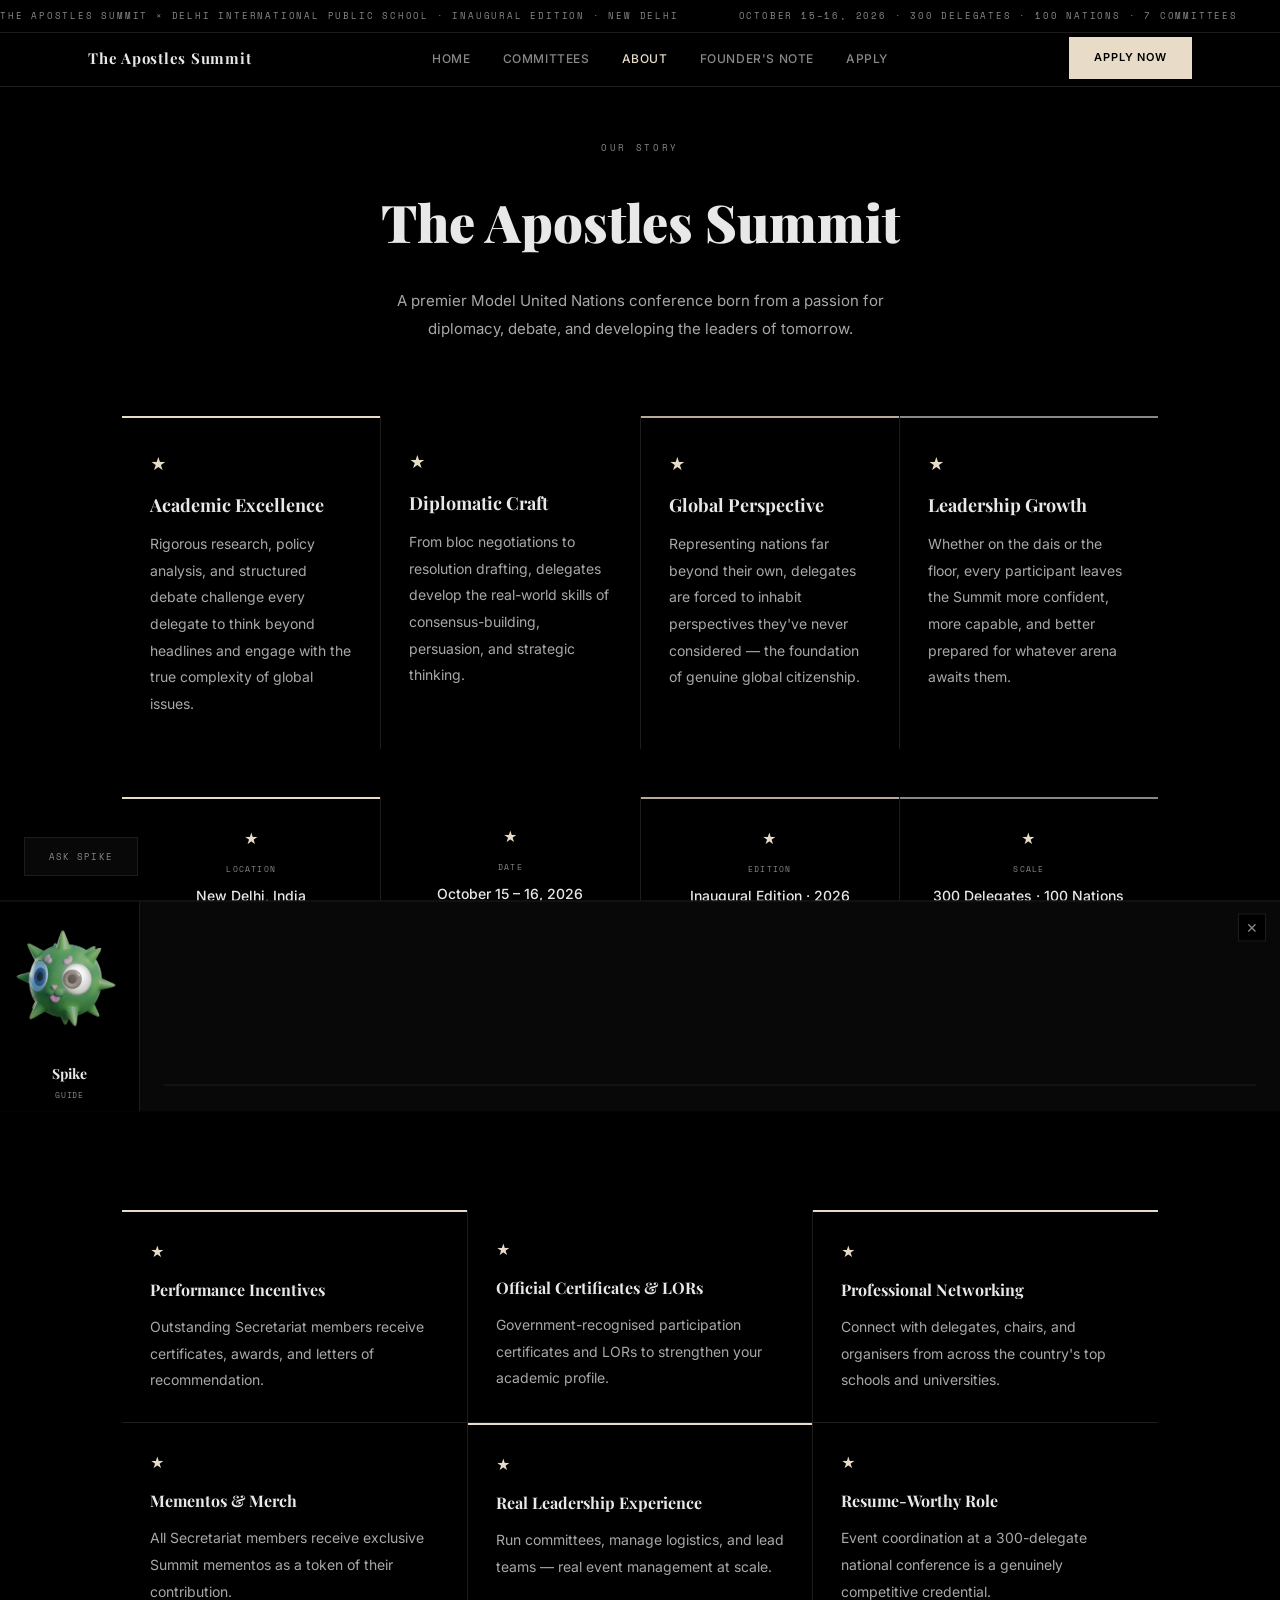
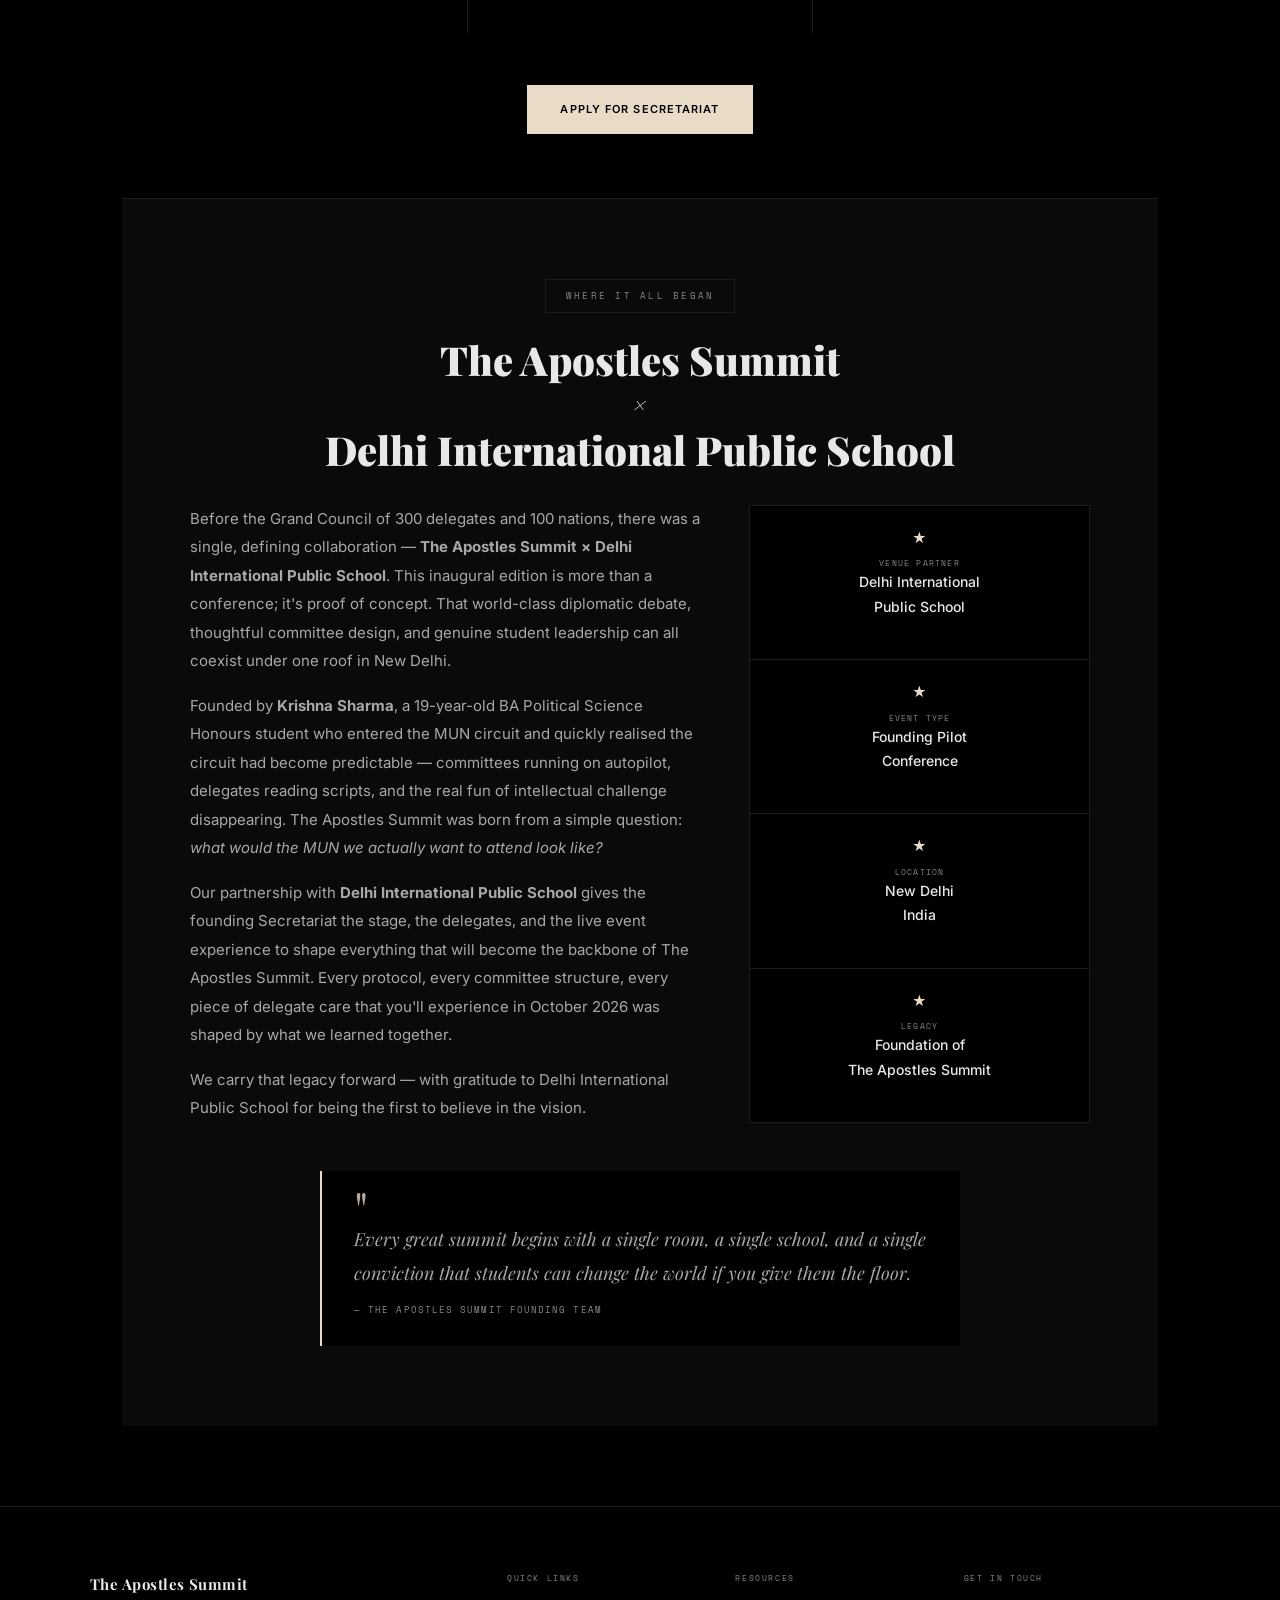
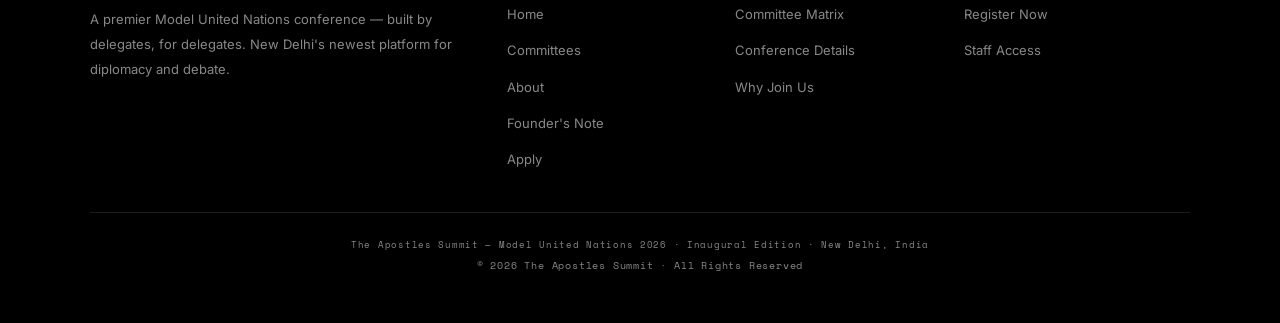
==== commit 0f74f65c: "feat: add delegate registration section, update Committee Matrix link to Google Sheets, fix Galaxy W" ====
--- a/about.html
+++ b/about.html
@@ -184,7 +184,7 @@
     <div>
       <div class="ft-head">Resources</div>
       <ul class="ft-links">
-        <li><a href="committees.html">Committee Matrix</a></li>
+        <li><a href="https://docs.google.com/spreadsheets/d/1gj-rE5Oi8mm0y1Y42Uh25D3Vp79RE48dImyr0q1-JV8/edit?usp=sharing" target="_blank" rel="noopener">Committee Matrix</a></li>
         <li><a href="about.html">Conference Details</a></li>
         <li><a href="about.html">Why Join Us</a></li>
       </ul>
--- a/assets/css/style.css
+++ b/assets/css/style.css
@@ -4,12 +4,11 @@
   --bg:#000000;
   --bg-raised:#0a0a0a;
   --bg-card:#080808;
-  --accent:#c9a84c;
-  --accent-dim:#7a6a3a;
-  --red:#8b2500;
+  --accent:#e8dcc8;
+  --accent-dim:#b8a998;
   --text:#e8e8e8;
-  --text-secondary:#8a8a8a;
-  --text-dim:#555;
+  --text-secondary:#a8a8a8;
+  --text-dim:#888;
   --border:#1c1c1c;
   --font-display:'Playfair Display',Georgia,serif;
   --font-body:'Inter',-apple-system,BlinkMacSystemFont,sans-serif;
@@ -553,3 +552,121 @@
 /* ─── GALAXY ─── */
 .galaxy-wrap{position:absolute;inset:0;z-index:0;pointer-events:none}
 .galaxy-wrap canvas{width:100%!important;height:100%!important;display:block}
+
+/* ─── STAGGERED MENU ─── */
+.staggered-menu-wrapper{position:relative;width:100%;height:100%;z-index:40;pointer-events:none}
+.staggered-menu-wrapper.fixed-wrapper{position:fixed;top:0;left:0;width:100vw;height:100vh;z-index:40;overflow:hidden}
+.staggered-menu-header{position:absolute;top:0;left:0;width:100%;display:flex;align-items:center;justify-content:space-between;padding:2em;pointer-events:none;z-index:20}
+.staggered-menu-header > *{pointer-events:auto}
+.sm-logo{display:flex;align-items:center;user-select:none}
+.sm-logo-img{display:block;height:32px;width:auto;object-fit:contain}
+.sm-toggle{position:relative;display:inline-flex;align-items:center;gap:0.3rem;background:transparent;border:none;cursor:pointer;color:var(--text);font-weight:500;line-height:1;overflow:visible}
+.sm-toggle:focus-visible{outline:2px solid var(--accent);outline-offset:4px;border-radius:4px}
+.sm-toggle-textWrap{position:relative;display:inline-block;height:1em;overflow:hidden;white-space:nowrap}
+.sm-toggle-textInner{display:flex;flex-direction:column;line-height:1}
+.sm-toggle-line{display:block;height:1em;line-height:1}
+.sm-icon{position:relative;width:14px;height:14px;flex:0 0 14px;display:inline-flex;align-items:center;justify-content:center;will-change:transform}
+.sm-icon-line{position:absolute;left:50%;top:50%;width:100%;height:2px;background:currentColor;border-radius:2px;transform:translate(-50%,-50%);will-change:transform}
+.sm-icon-line-v{transform:translate(-50%,-50%) rotate(90deg)}
+.staggered-menu-panel{position:absolute;top:0;right:0;width:clamp(260px,38vw,420px);height:100%;background:var(--bg);backdrop-filter:blur(12px);-webkit-backdrop-filter:blur(12px);display:flex;flex-direction:column;padding:6em 2em 2em 2em;overflow-y:auto;z-index:10;pointer-events:auto;opacity:0}
+[data-position='left'] .staggered-menu-panel{right:auto;left:0}
+.sm-prelayers{position:absolute;top:0;right:0;bottom:0;width:clamp(260px,38vw,420px);pointer-events:none;z-index:5;opacity:0}
+[data-position='left'] .sm-prelayers{right:auto;left:0}
+.sm-prelayer{position:absolute;top:0;right:0;height:100%;width:100%;transform:translateX(0);opacity:0}
+.sm-panel-inner{flex:1;display:flex;flex-direction:column;gap:1.25rem}
+.sm-socials{margin-top:auto;padding-top:2rem;display:flex;flex-direction:column;gap:0.75rem}
+.sm-socials-title{margin:0;font-size:1rem;font-weight:500;color:var(--sm-accent,var(--accent))}
+.sm-socials-list{list-style:none;margin:0;padding:0;display:flex;flex-direction:row;align-items:center;gap:1rem;flex-wrap:wrap}
+  .sm-socials-link{font-size:1.2rem;font-weight:500;color:var(--text);text-decoration:none;position:relative;padding:2px 0;display:inline-block;transition:color .3s ease,opacity .3s ease}
+  .sm-socials-link:hover{color:var(--sm-accent,var(--accent))}
+  .sm-panel-list{list-style:none;margin:0;padding:0;display:flex;flex-direction:column;gap:0.5rem}
+  .sm-panel-item{position:relative;color:var(--text);font-weight:600;font-size:3.5rem;cursor:pointer;line-height:1;letter-spacing:-2px;text-transform:uppercase;display:inline-block;text-decoration:none;padding-right:1.4em}
+  .sm-panel-item:hover{color:var(--sm-accent,var(--accent))}
+  .sm-panel-itemLabel{display:inline-block;will-change:transform;transform-origin:50% 100%}
+  .sm-panel-list[data-numbering]{counter-reset:smItem}
+  .sm-panel-list[data-numbering] .sm-panel-item::after{counter-increment:smItem;content:counter(smItem,decimal-leading-zero);position:absolute;top:0.1em;right:2.8em;font-size:18px;font-weight:400;color:var(--sm-accent,var(--accent));letter-spacing:0;pointer-events:none;user-select:none;opacity:var(--sm-num-opacity,0)}
+  @media(max-width:1024px){.staggered-menu-panel{width:100%;left:0;right:0}.staggered-menu-wrapper[data-open] .sm-logo-img{filter:invert(100%)}}
+  @media(max-width:640px){.staggered-menu-panel{width:100%;left:0;right:0}.staggered-menu-wrapper[data-open] .sm-logo-img{filter:invert(100%)}}
+
+/* ─── APPLY PAGE ─── */
+.apply-options-grid{
+  display:grid;
+  grid-template-columns:repeat(auto-fit,minmax(280px,1fr));
+  gap:32px;
+  max-width:960px;
+  margin:0 auto;
+}
+.apply-card{
+  background:var(--bg-card);
+  border:1px solid var(--border);
+  border-radius:4px;
+  padding:32px;
+  text-align:center;
+  transition:border-color .2s,background .2s;
+}
+.apply-card:hover{
+  border-color:var(--accent);
+  background:var(--bg-raised);
+}
+.apply-card-icon{
+  font-size:48px;
+  margin-bottom:16px;
+}
+.apply-card-title{
+  font-family:var(--font-display);
+  font-size:20px;
+  font-weight:700;
+  color:var(--text);
+  margin-bottom:12px;
+}
+.apply-card-desc{
+  font-size:14px;
+  color:var(--text-secondary);
+  line-height:1.6;
+  margin-bottom:20px;
+}
+.apply-card-stats{
+  display:flex;
+  justify-content:center;
+  gap:16px;
+  margin-bottom:24px;
+  font-family:var(--font-mono);
+  font-size:11px;
+  text-transform:uppercase;
+  letter-spacing:.1em;
+  color:var(--text-dim);
+}
+.apply-card-stats span{
+  display:flex;
+  flex-direction:column;
+  align-items:center;
+}
+.apply-card-stats strong{
+  font-size:18px;
+  color:var(--accent);
+}
+.apply-card-btn{
+  display:inline-block;
+  padding:12px 32px;
+  background:var(--bg);
+  color:var(--text);
+  border:1px solid var(--border);
+  font-family:var(--font-mono);
+  font-size:12px;
+  font-weight:600;
+  letter-spacing:.15em;
+  text-transform:uppercase;
+  cursor:pointer;
+  transition:background .2s,border-color .2s,color .2s;
+  text-decoration:none;
+}
+.apply-card-btn:hover{
+  background:var(--accent);
+  color:var(--bg);
+  border-color:var(--accent);
+}
+.apply-card-btn[target="_blank"]{
+  display:inline-flex;
+  align-items:center;
+  gap:8px;
+}
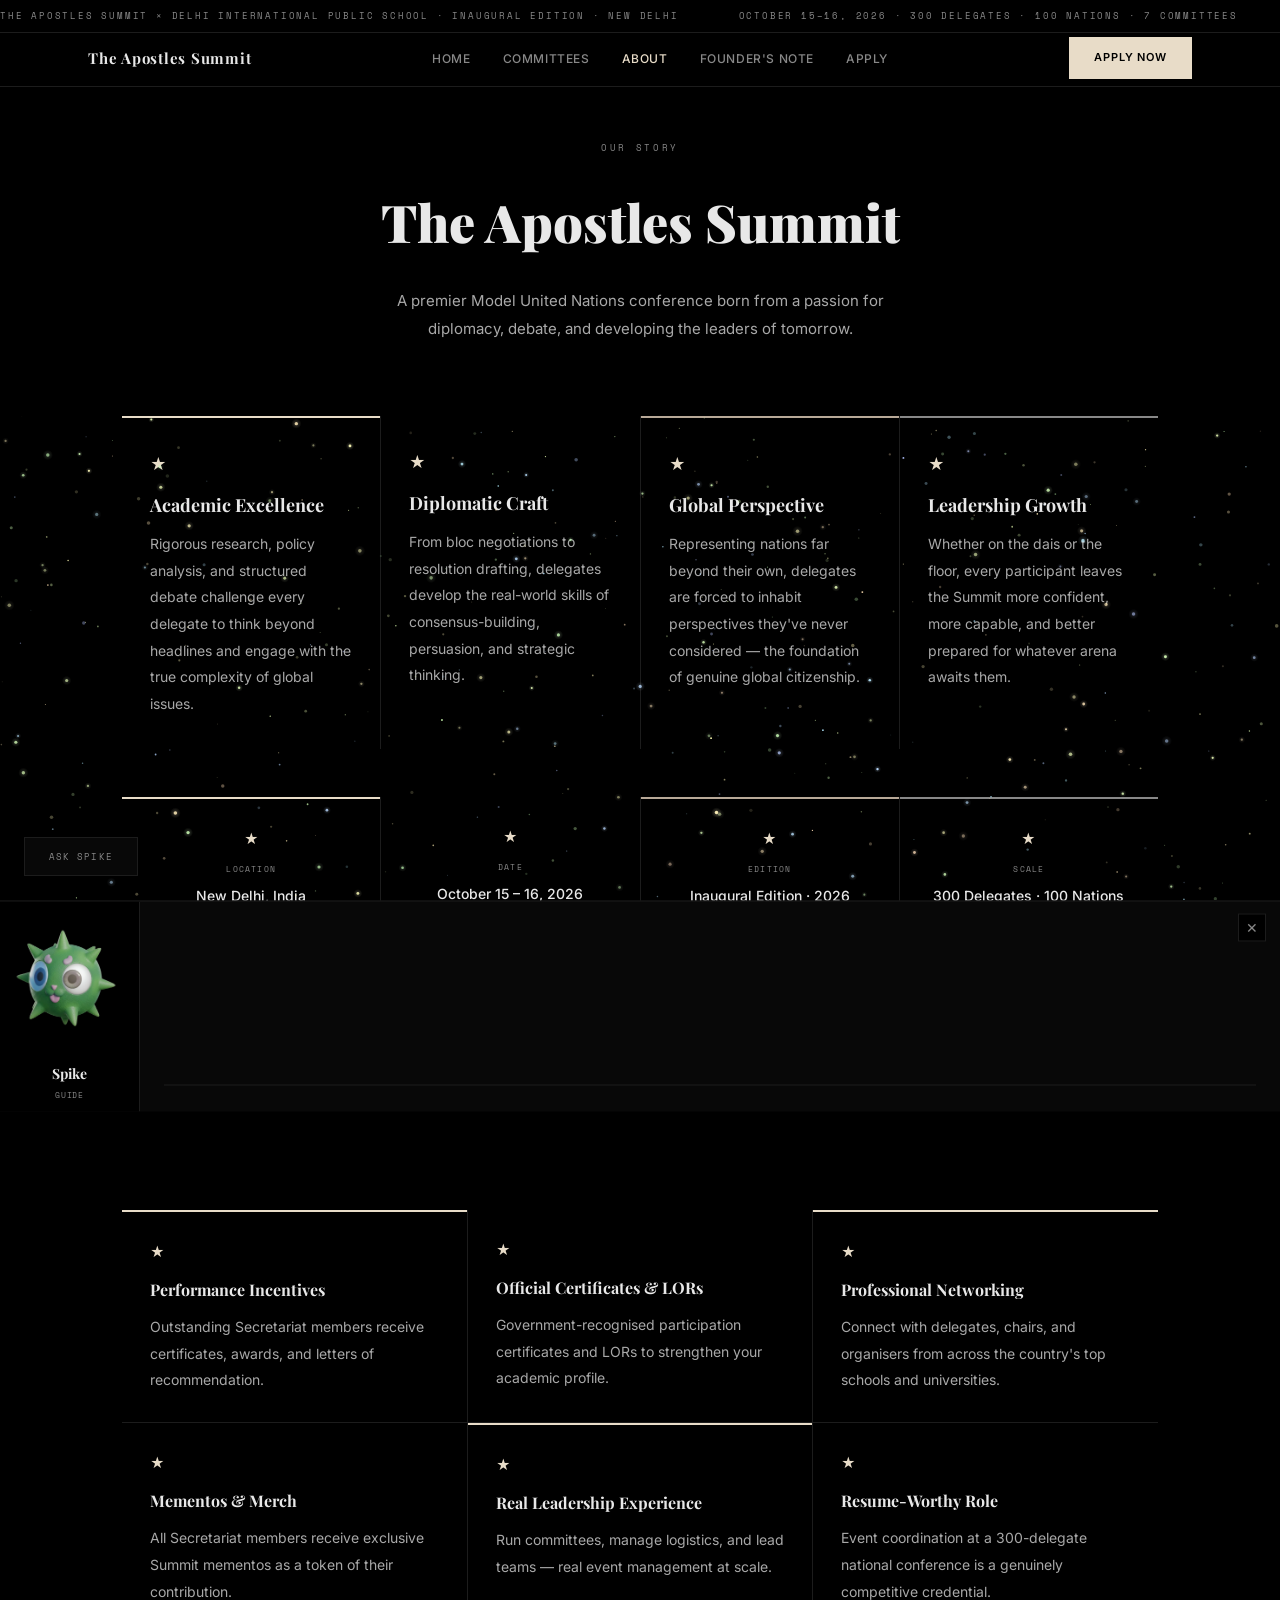
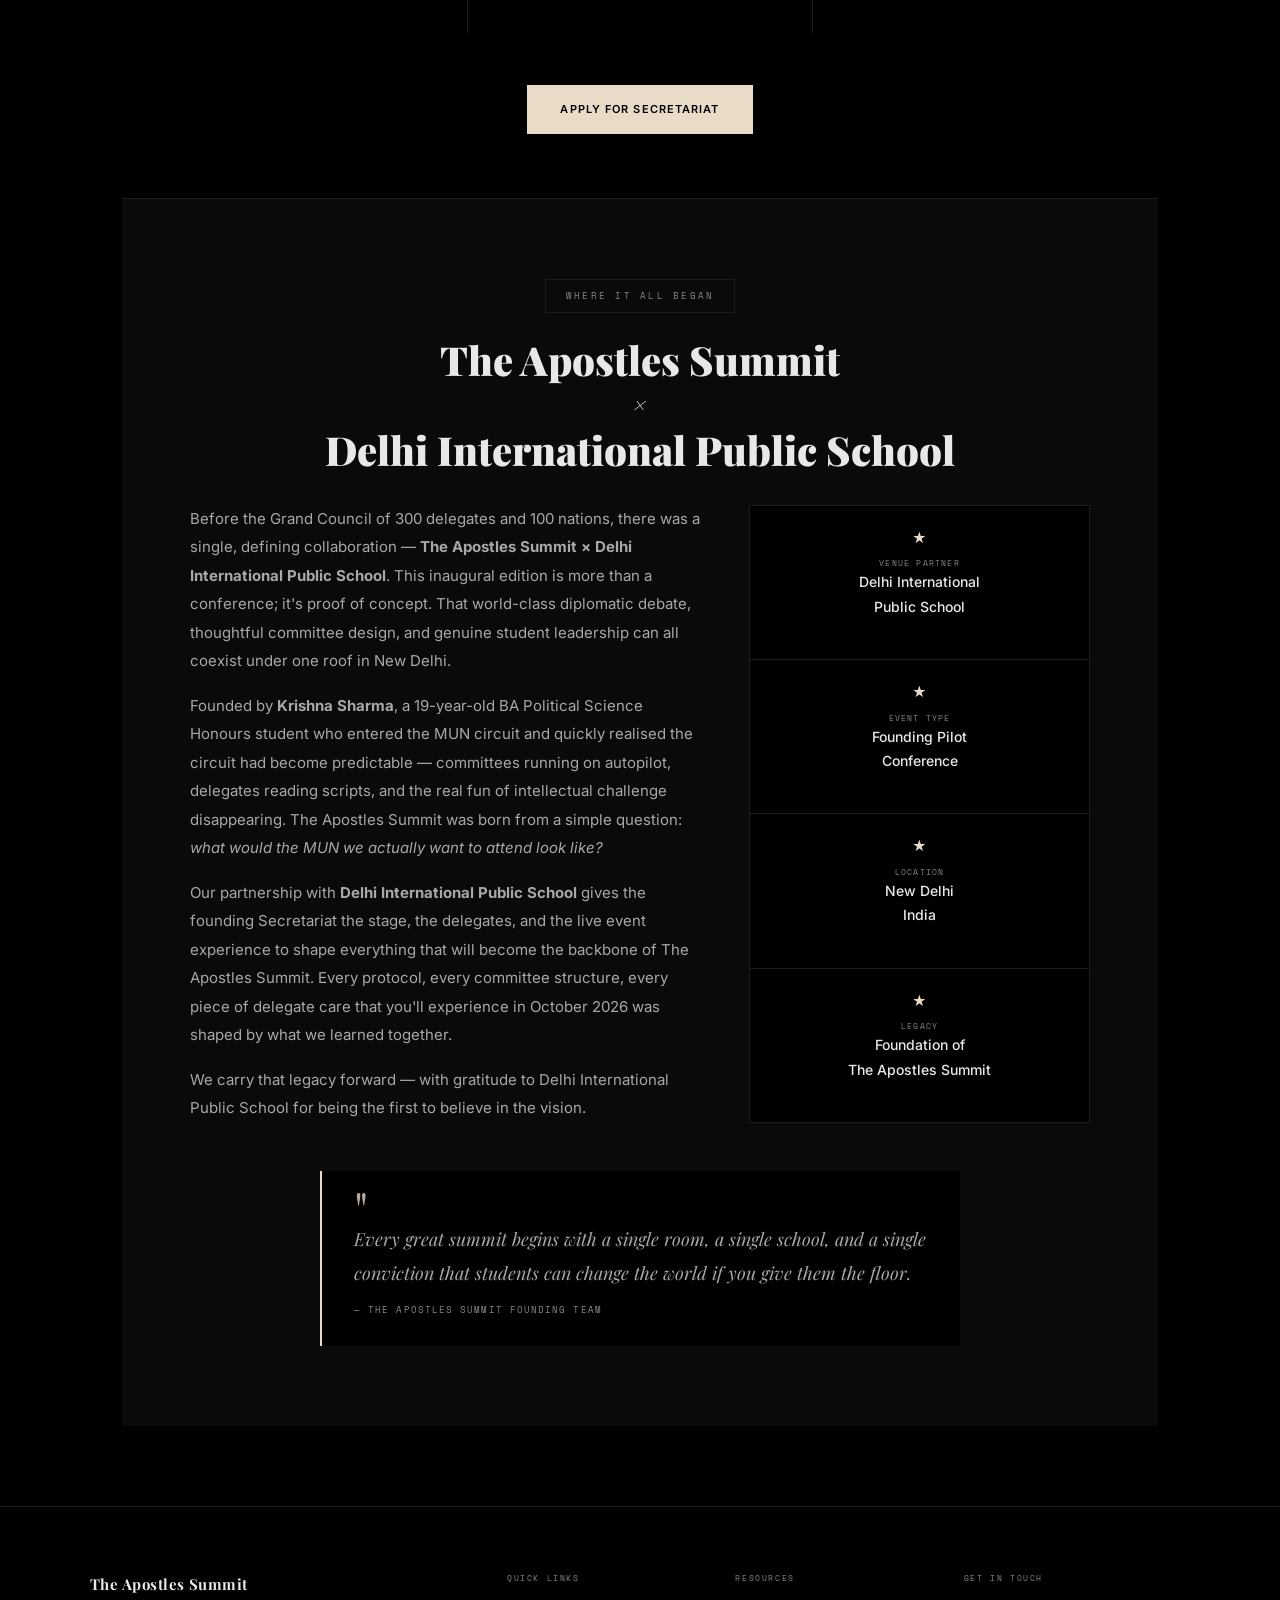
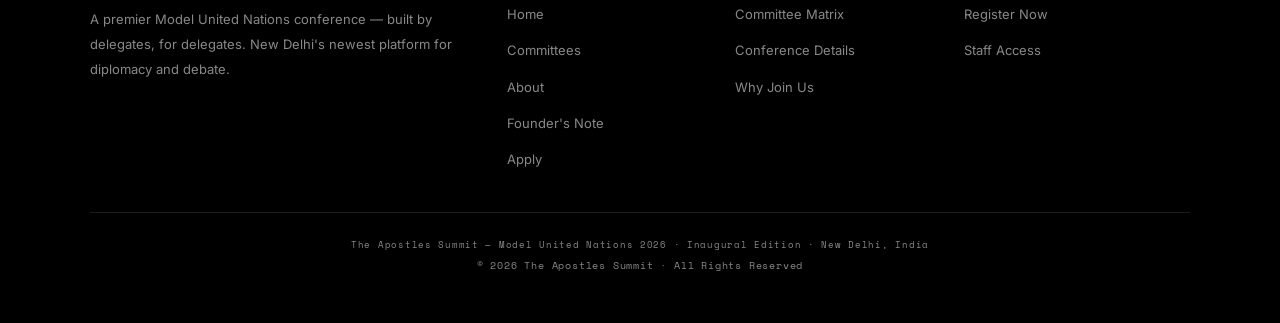
==== commit e0594777: "feat: add skybg.js for all pages with twinkling stars, comets, and black holes; rewrite galaxy.js wi" ====
--- a/about.html
+++ b/about.html
@@ -3,7 +3,33 @@
 <head>
 <meta charset="UTF-8">
 <meta name="viewport" content="width=device-width, initial-scale=1.0">
-<title>The Apostles Summit — MUN 2026</title>
+<title>About The Apostles Summit 2026 | MUN Conference New Delhi</title>
+
+<!-- Primary Meta Tags -->
+<meta name="description" content="Learn about The Apostles Summit 2026, Delhi's premier Model United Nations conference. About our Seven Temptations theme, 7 unique committees, and the Seven Deadly Sins MUN experience.">
+<meta name="keywords" content="MUN, Model United Nations, Delhi MUN, student conference, debate, Seven Deadly Sins, UNSC, UNHRC, UNCSW, AIPPM, International Press, UEFA, IPL" />
+<meta name="author" content="The Apostles Summit">
+<meta name="robots" content="index, follow">
+
+<!-- Open Graph / Facebook -->
+<meta property="og:type" content="website">
+<meta property="og:url" content="https://the-apostles-summit.vercel.app/about.html">
+<meta property="og:title" content="About The Apostles Summit 2026 | MUN Conference">
+<meta property="og:description" content="The Apostles Summit is Delhi's newest Model United Nations conference themed around the Seven Deadly Sins. 7 unique committees, 300 delegates.">
+<meta property="og:image" content="https://the-apostles-summit.vercel.app/assets/images/og-image.jpg">
+<meta property="og:image:width" content="1200">
+<meta property="og:image:height" content="630">
+<meta property="og:site_name" content="The Apostles Summit">
+
+<!-- Twitter -->
+<meta property="twitter:card" content="summary_large_image">
+<meta property="twitter:url" content="https://the-apostles-summit.vercel.app/about.html">
+<meta property="twitter:title" content="About The Apostles Summit 2026 | MUN Conference">
+<meta property="twitter:description" content="Learn about our unique Seven Temptations thematic approach to Model United Nations">
+<meta property="twitter:image" content="https://the-apostles-summit.vercel.app/assets/images/og-image.jpg">
+
+<link rel="canonical" href="https://the-apostles-summit.vercel.app/about.html">
+
 <link rel="preconnect" href="https://fonts.googleapis.com">
 <link rel="preconnect" href="https://fonts.gstatic.com" crossorigin>
 <link href="https://fonts.googleapis.com/css2?family=Playfair+Display:ital,wght@0,400;0,700;0,900;1,400;1,700&family=Inter:wght@300;400;500;600&family=Space+Mono:ital,wght@0,400;0,700;1,400;1,700&display=swap" rel="stylesheet">
@@ -228,9 +254,11 @@
     </div>
     <button class="npc-close" onclick="closeNPC()" title="Close">✕</button>
   </div>
+  <div id="npcHint" style="display:none"></div>
 </div>
 <button class="summon-btn" id="summonBtn" onclick="openNPC()">Ask Spike</button>
 <div class="toast" id="toastEl"><div class="toast-t" id="toastT"></div><div class="toast-m" id="toastM"></div></div>
+<script src="assets/js/skybg.js"></script>
 <script src="assets/js/main.js"></script>
 </body>
 </html>
--- a/assets/css/style.css
+++ b/assets/css/style.css
@@ -141,7 +141,7 @@
 }
 
 /* ─── GALAXY ─── */
-.galaxy-wrap{position:absolute;inset:0;z-index:0;pointer-events:none}
+.galaxy-wrap{position:absolute;inset:0;z-index:1;pointer-events:none}
 .galaxy-wrap canvas{width:100%!important;height:100%!important;display:block}
 
 /* ─── BUTTONS ─── */
@@ -491,20 +491,21 @@
 .ft-bottom p{font-family:var(--font-mono);font-size:9px;color:var(--text-dim);letter-spacing:.08em}
 
 /* ─── NPC ─── */
-#npcOverlay{position:fixed;inset:0;z-index:500;background:rgba(0,0,0,.7);backdrop-filter:blur(8px);opacity:0;pointer-events:none;transition:opacity .4s ease}
+#npcOverlay{position:fixed;inset:0;z-index:500;background:rgba(0,0,0,.7);backdrop-filter:blur(4px);opacity:0;pointer-events:none;transition:opacity .3s ease}
 #npcOverlay.on{opacity:1;pointer-events:auto}
-#npcBox{position:fixed;bottom:0;left:0;right:0;z-index:600;transform:translateY(100%);transition:transform .5s cubic-bezier(.22,1,.36,1)}
+#npcBox{position:fixed;bottom:0;left:0;right:0;z-index:600;transform:translateY(100%);transition:transform .4s cubic-bezier(.22,1,.36,1)}
 #npcBox.on{transform:translateY(0)}
-.npc-shell{background:var(--bg-card);border-top:1px solid var(--border);display:flex;min-height:180px;max-height:320px;position:relative;overflow:hidden}
+.npc-shell{background:var(--bg-card);border-top:1px solid var(--border);display:flex;min-height:180px;max-height:50vh;position:relative;overflow:hidden}
 .npc-portrait{width:140px;flex-shrink:0;background:var(--bg);border-right:1px solid var(--border);display:flex;flex-direction:column;align-items:center;justify-content:flex-end;padding:0 0 10px;overflow:hidden;min-height:180px}
-@media(max-width:680px){.npc-portrait{width:80px}}
+@media(max-width:680px){.npc-portrait{width:80px;min-height:150px}}
 @media(max-width:420px){.npc-portrait{display:none}}
 .npc-nameplate{text-align:center}
 .npc-nametag{font-family:var(--font-display);font-size:14px;font-weight:700;color:var(--text)}
 .npc-roletag{font-family:var(--font-mono);font-size:8px;font-weight:400;letter-spacing:.12em;color:var(--text-dim);margin-top:2px;text-transform:uppercase}
 .npc-dialogue{flex:1;display:flex;flex-direction:column;padding:18px 24px 16px;overflow:hidden;min-width:0}
-.npc-text-wrap{flex:1;min-height:50px;margin-bottom:10px;overflow:hidden;cursor:pointer}
-.npc-text{font-family:var(--font-body);font-size:14px;line-height:1.8;color:var(--text-secondary)}
+.npc-text-wrap{flex:1;min-height:50px;margin-bottom:10px;overflow-y:auto;cursor:pointer}
+.npc-text{font-family:var(--font-body);font-size:13px;line-height:1.6;color:var(--text-secondary)}
+@media(max-width:680px){.npc-dialogue{padding:12px 16px 12px}.npc-text{font-size:12px}}
 .tw-cursor{display:inline-block;width:2px;height:14px;background:var(--accent);vertical-align:middle;margin-left:2px;animation:blink .7s step-end infinite}
 @keyframes blink{0%,100%{opacity:1}50%{opacity:0}}
 .npc-choices{display:flex;flex-direction:column;gap:4px;border-top:1px solid var(--border);padding-top:10px}
@@ -670,3 +671,7 @@
   align-items:center;
   gap:8px;
 }
+
+/* ─── SKY BACKGROUND ─── */
+.skybg-container{position:fixed;inset:0;z-index:0;pointer-events:none;overflow:hidden}
+.skybg-canvas{display:block;width:100%;height:100%}
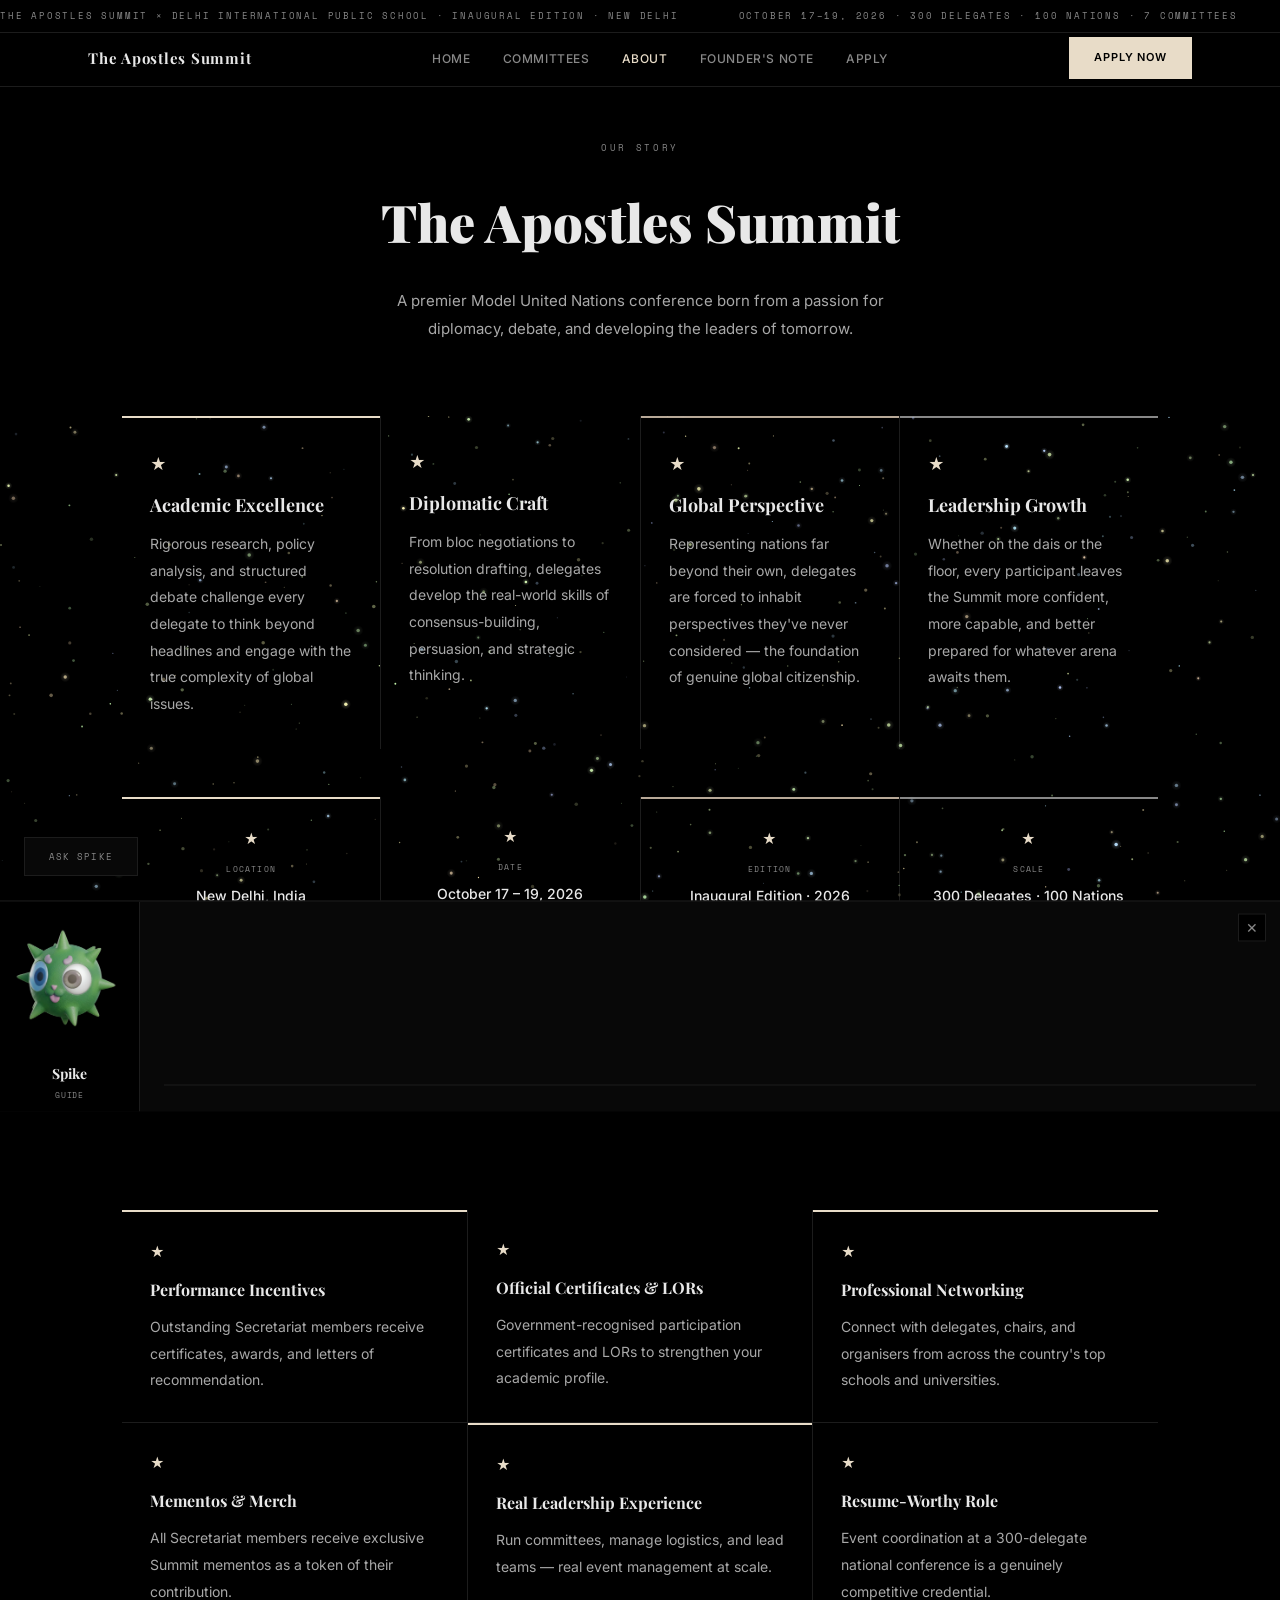
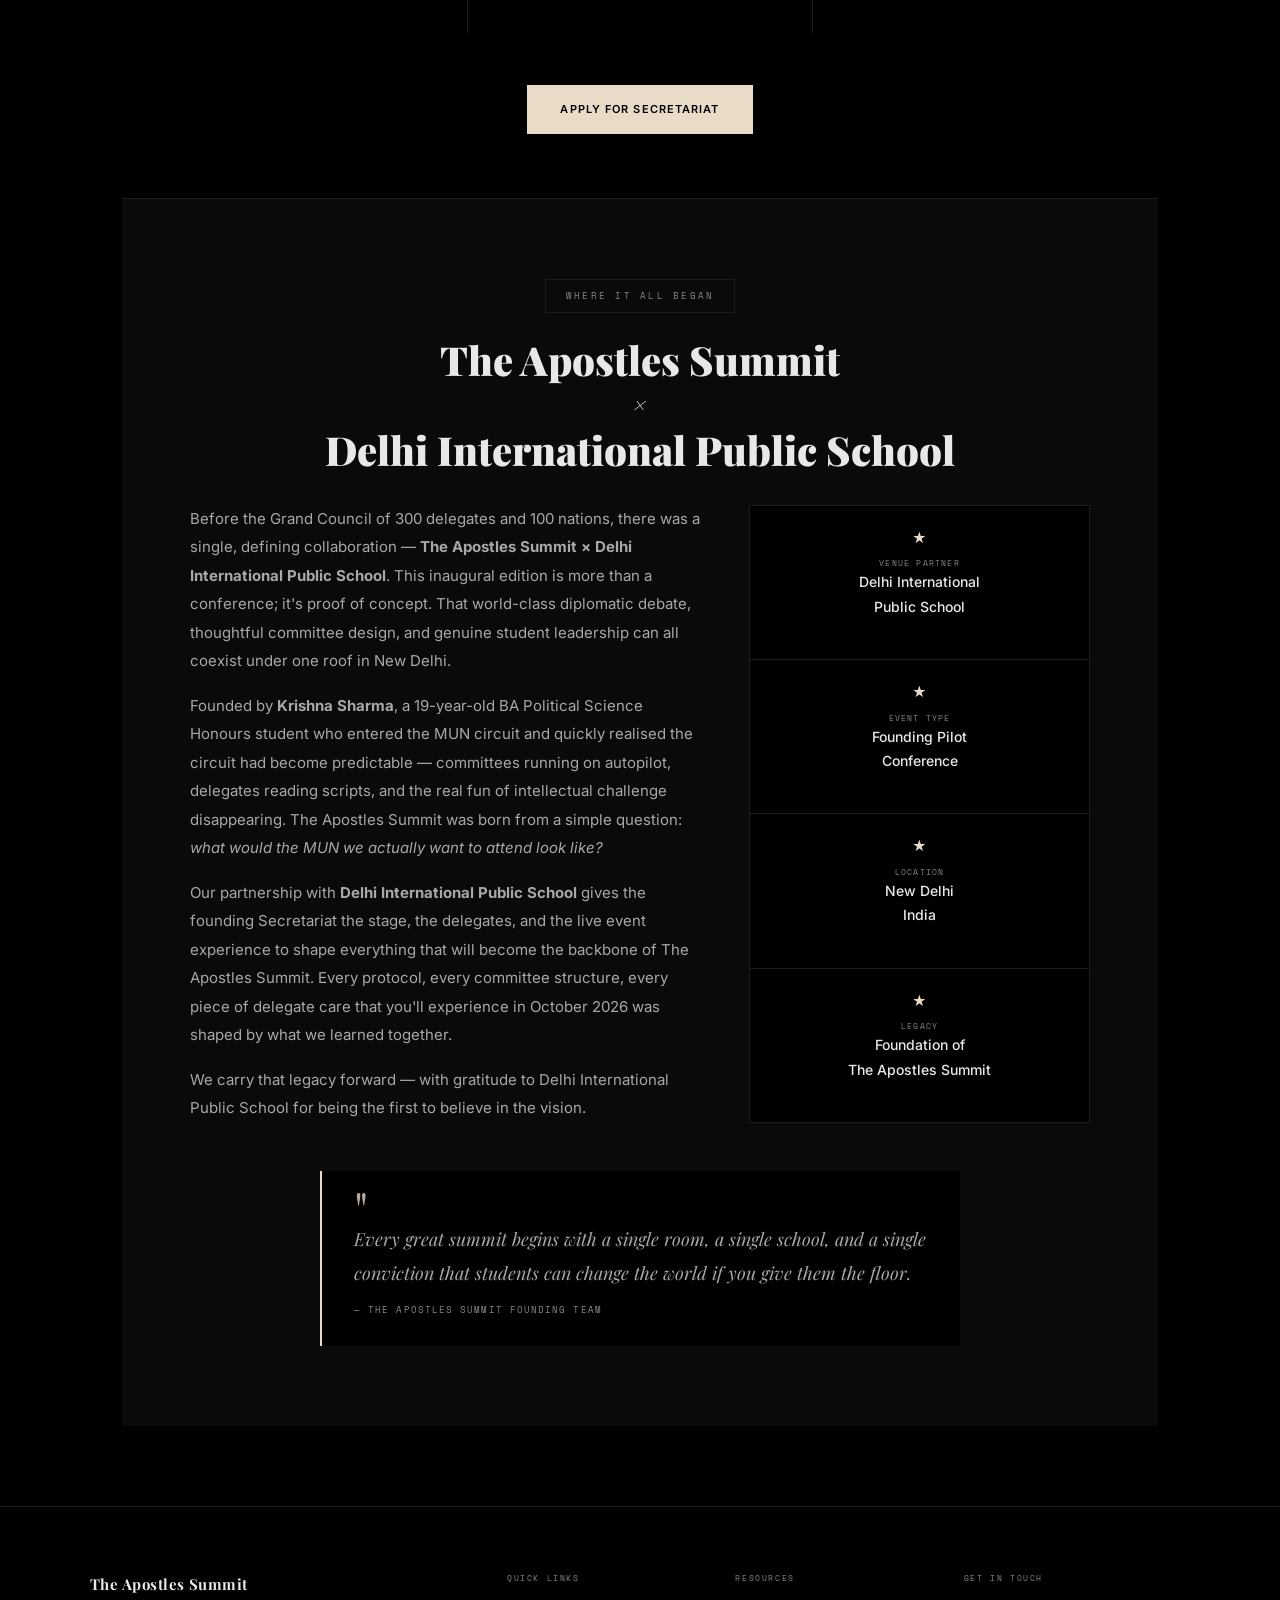
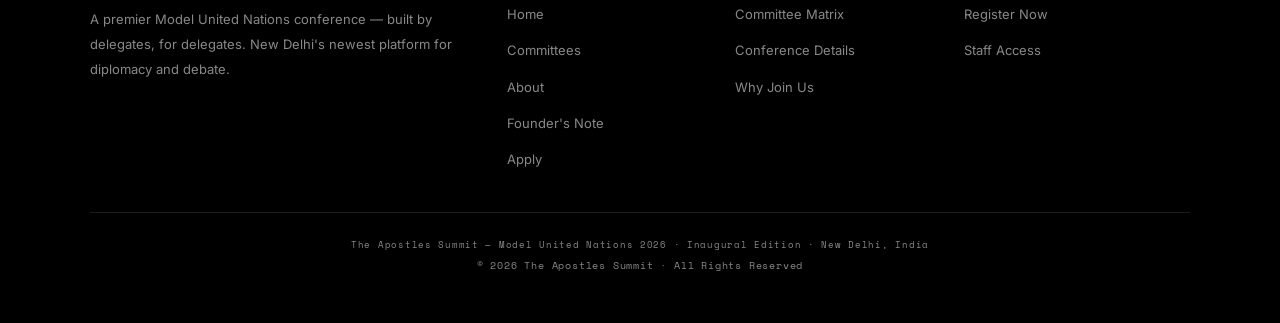
==== commit ff5ea4bb: "feat: mobile optimization with responsive nav, hero, forms, and content areas; improved star twinkli" ====
--- a/about.html
+++ b/about.html
@@ -39,9 +39,9 @@
 <div class="ticker">
   <div class="ticker-track">
     <span class="ticker-item">The Apostles Summit × Delhi International Public School · Inaugural Edition · New Delhi</span>
-    <span class="ticker-item">October 15–16, 2026 · 300 Delegates · 100 Nations · 7 Committees</span>
+    <span class="ticker-item">October 17–19, 2026 · 300 Delegates · 100 Nations · 7 Committees</span>
     <span class="ticker-item">The Apostles Summit × Delhi International Public School · Inaugural Edition · New Delhi</span>
-    <span class="ticker-item">October 15–16, 2026 · 300 Delegates · 100 Nations · 7 Committees</span>
+    <span class="ticker-item">October 17–19, 2026 · 300 Delegates · 100 Nations · 7 Committees</span>
   </div>
 </div>
 <nav class="nav">
@@ -96,7 +96,7 @@
       <div class="detail-item">
         <div class="detail-icon">★</div>
         <div class="detail-label">Date</div>
-        <div class="detail-val">October 15 – 16, 2026</div>
+        <div class="detail-val">October 17 – 19, 2026</div>
       </div>
       <div class="detail-item">
         <div class="detail-icon">★</div>
--- a/assets/css/style.css
+++ b/assets/css/style.css
@@ -675,3 +675,124 @@
 /* ─── SKY BACKGROUND ─── */
 .skybg-container{position:fixed;inset:0;z-index:0;pointer-events:none;overflow:hidden}
 .skybg-canvas{display:block;width:100%;height:100%}
+
+/* ─── MOBILE OPTIMIZATIONS ─── */
+@media(max-width:768px){
+  /* Nav adjustments */
+  .nav{top:15px}
+  .nav-inner{padding:0 16px;height:52px}
+  .nav-brand{font-size:13px}
+  .nav-link{font-size:11px;padding:6px 12px}
+  .nav-apply{font-size:11px;padding:6px 16px}
+  .nav-toggle{top:7px}
+  
+  /* Hero adjustments */
+  .hero{padding:100px 16px 0;text-align:center}
+  .hero-box{padding:28px 40px;margin-bottom:24px}
+  .hero-title .hl1{font-size:clamp(2rem,8vw,3.5rem)}
+  .hero-title .hl2{font-size:clamp(1rem,2.5vw,1.4rem)}
+  .hero-title .hl3{font-size:clamp(0.5rem,1.2vw,0.7rem)}
+  .hero-actions{gap:12px;margin-top:6px}
+  .btn{padding:10px 24px;font-size:11px}
+  .btn-outline{padding:10px 24px;font-size:11px}
+  
+  /* Ticker */
+  .ticker{padding:4px 0}
+  .ticker-item{font-size:7px;gap:30px}
+  @keyframes marquee-mobile{0%{transform:translateX(0)}100%{transform:translateX(-50%)}}
+  .ticker-track{animation:marquee-mobile 30s linear infinite}
+  
+  /* Stats */
+  .stats-bar{grid-template-columns:repeat(2,1fr);gap:12px;padding:20px 16px}
+  .stat-cell{padding:14px 0}
+  .stat-n{font-size:20px}
+  .stat-l{font-size:10px}
+  
+  /* Buttons */
+  .btn{
+    font-size:11px;
+    padding:10px 24px;
+    min-height:36px;
+    min-width:36px;
+  }
+  
+  /* Text sizes */
+  .sec-sub{font-size:10px}
+  .sec-title{font-size:clamp(1.4rem,3vw,2rem)}
+  
+  /* Detail cards */
+  .detail-item{padding:20px 12px}
+  .detail-icon{font-size:12px}
+  .detail-label{font-size:7px}
+  .detail-val{font-size:12px}
+  
+  /* Content spacing */
+  .wrap{padding:40px 16px}
+  .about-grid{gap:24px}
+  .first-event-section{padding:56px 0}
+  
+  /* Committee cards */
+  .hc-card{padding:18px 12px}
+  .hc-name{font-size:13px}
+  .hc-theme{font-size:9px}
+  
+  /* Form adjustments */
+  .reg-panel{padding:16px}
+  .reg-head-title{font-size:20px}
+  .flabel{font-size:11px}
+  .finput{font-size:13px;padding:8px 10px}
+  .ftarea{font-size:13px;padding:10px}
+  .fsel{font-size:13px;padding:8px 10px}
+  .perks-strip{gap:10px}
+  .perk-item{font-size:10px;padding:6px 8px}
+  
+  /* Footer */
+  .ft-grid{grid-template-columns:1fr;gap:24px;padding:32px 16px}
+  .ft-bottom{padding:16px;text-align:center;font-size:11px}
+  
+  /* NPC */
+  .npc-text{font-size:12px;line-height:1.5}
+  .npc-input{font-size:12px}
+  .npc-send{font-size:8px;padding:8px 14px}
+  
+  /* Apply cards */
+  .apply-options-grid{grid-template-columns:1fr;gap:16px}
+  .apply-card{padding:24px 16px}
+  .apply-card-title{font-size:16px}
+  .apply-card-icon{font-size:36px}
+  
+  /* Toast */
+  .toast{max-width:240px;font-size:12px;padding:12px 18px}
+  .toast-m{font-size:12px}
+  
+  /* Backdrop filters - disable for better perf on mobile */
+  .nav{background:rgba(0,0,0,.85);backdrop-filter:none;-webkit-backdrop-filter:none}
+  #npcOverlay{backdrop-filter:none;-webkit-backdrop-filter:none}
+}
+
+@media(max-width:480px){
+  /* Even more compact on small screens */
+  .hero{padding:70px 12px 0}
+  .hero-box{padding:20px 28px;margin-bottom:16px}
+  .hero-title .hl1{font-size:clamp(1.5rem,10vw,2.5rem)}
+  .hero-title .hl2{font-size:clamp(0.8rem,2.5vw,1.1rem)}
+  .cta-band{padding:20px 12px}
+  .cta-band-inner{flex-direction:column;text-align:center;gap:12px}
+  .cta-band-title{font-size:16px}
+  
+  /* Stat cards grid */
+  .stats-bar{grid-template-columns:1fr;gap:8px}
+  .stat-cell{padding:10px 0}
+  
+  /* Hide non-essential decorative elements */
+  .spike-portrait-wrap{display:none}
+  
+  /* Reduce font sizes further */
+  .btn{font-size:10px;padding:8px 20px}
+  .fe-title{font-size:clamp(1.4rem,5vw,1.8rem)}
+  .fe-badge{font-size:9px}
+  
+  /* Form fields */
+  .finput,.fsel,.ftarea{font-size:14px}
+  .step-bar{display:none}
+}
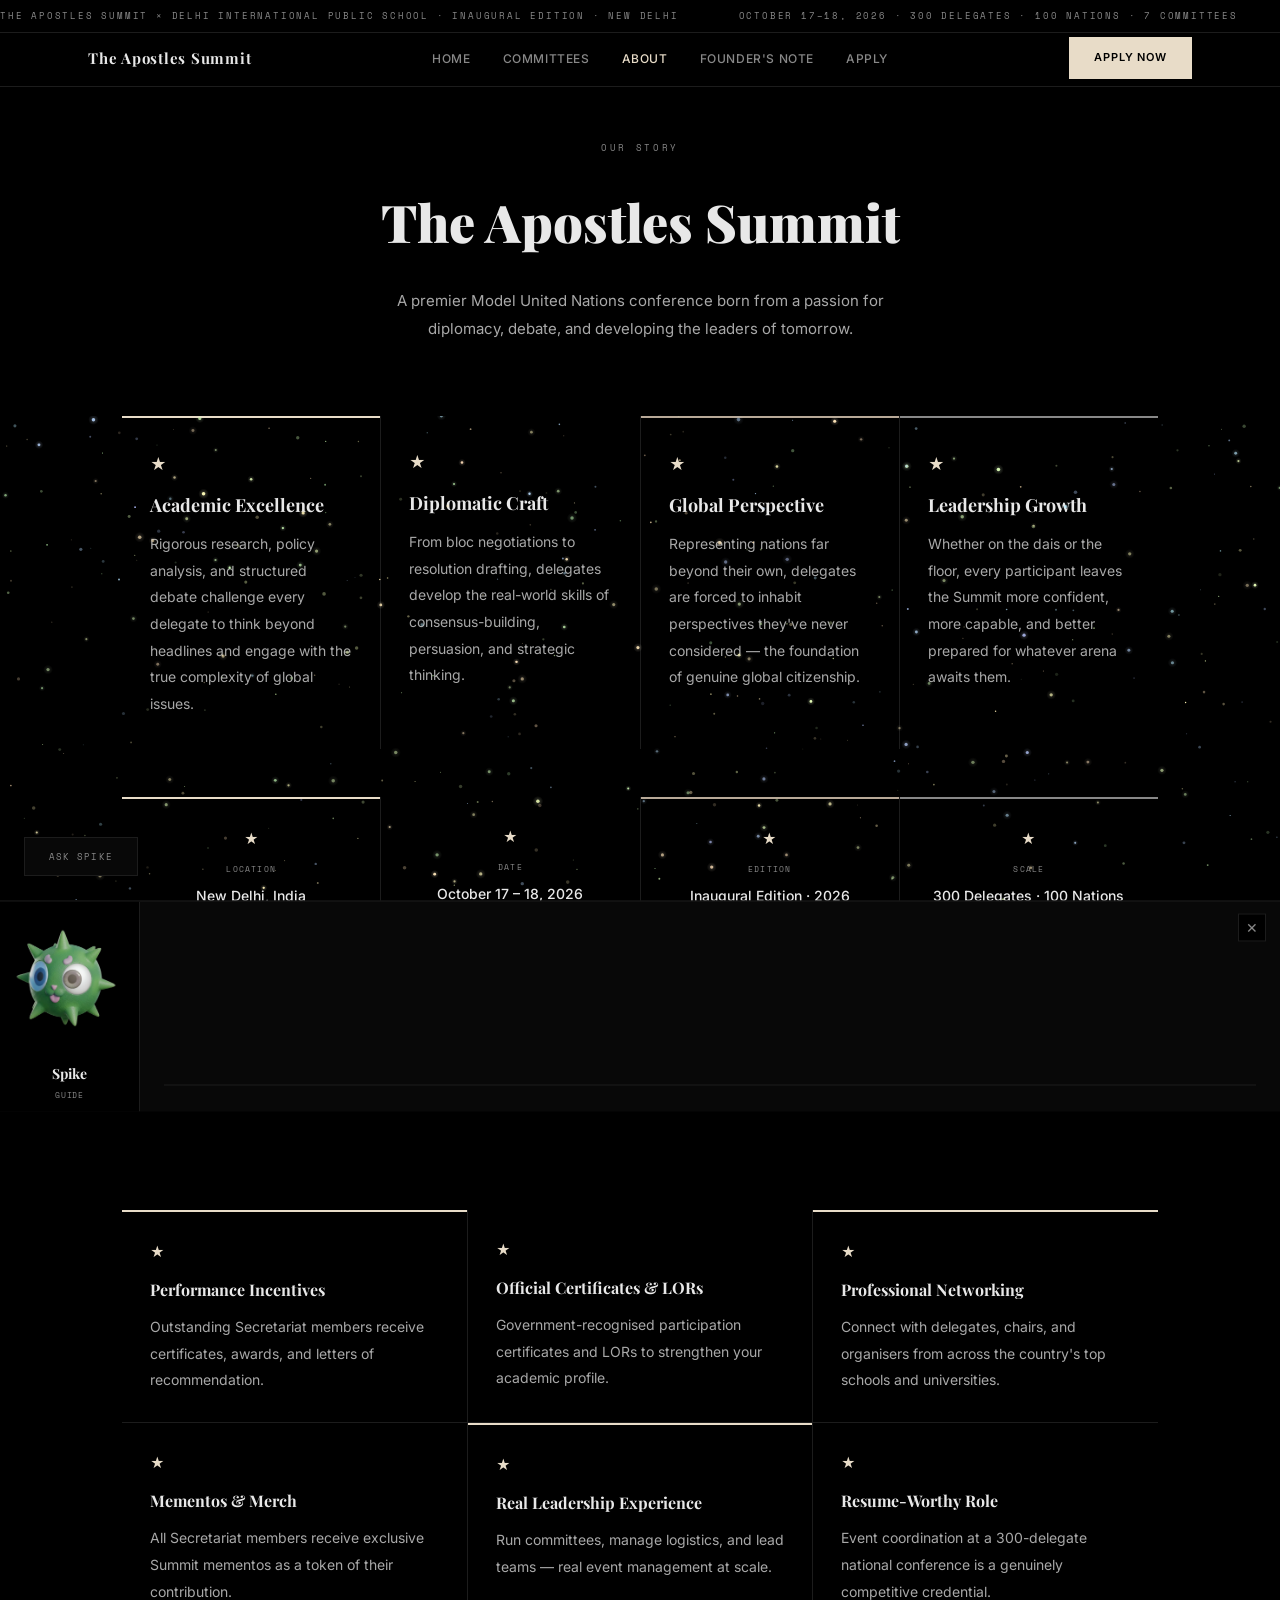
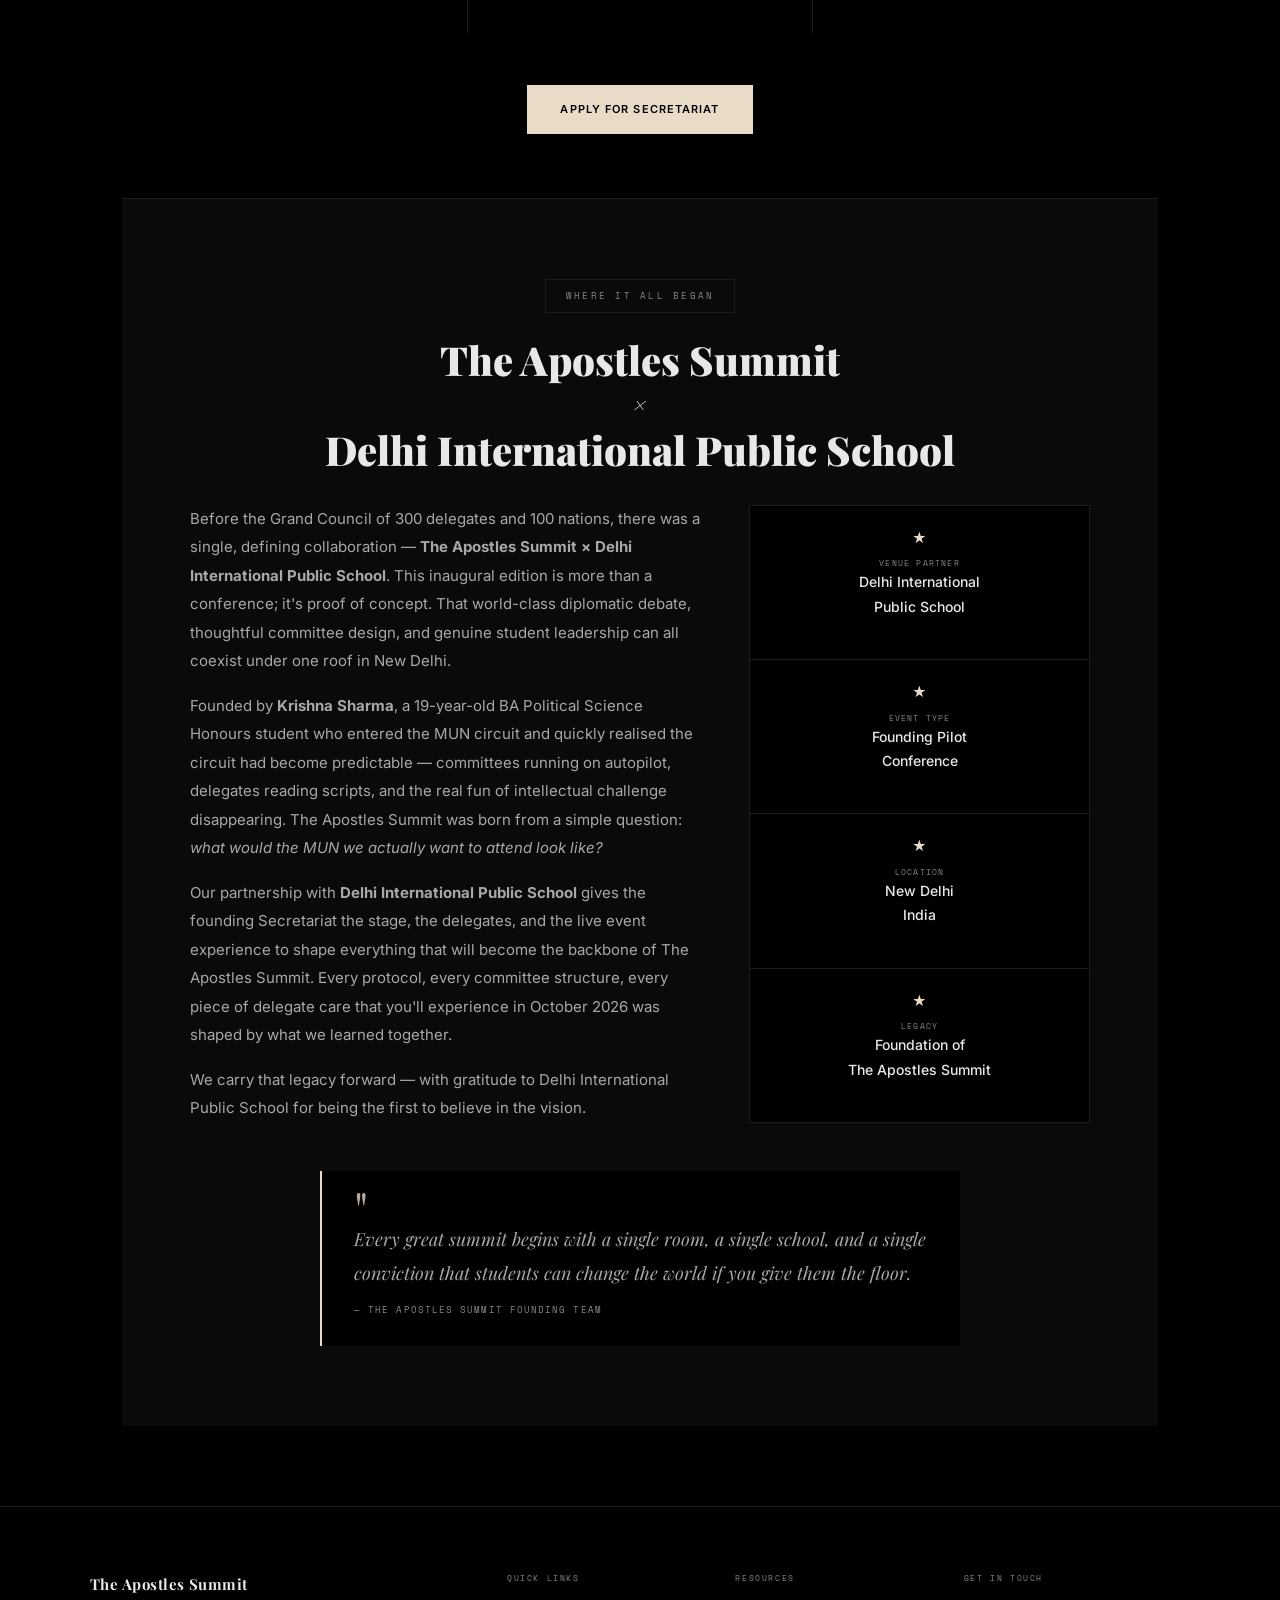
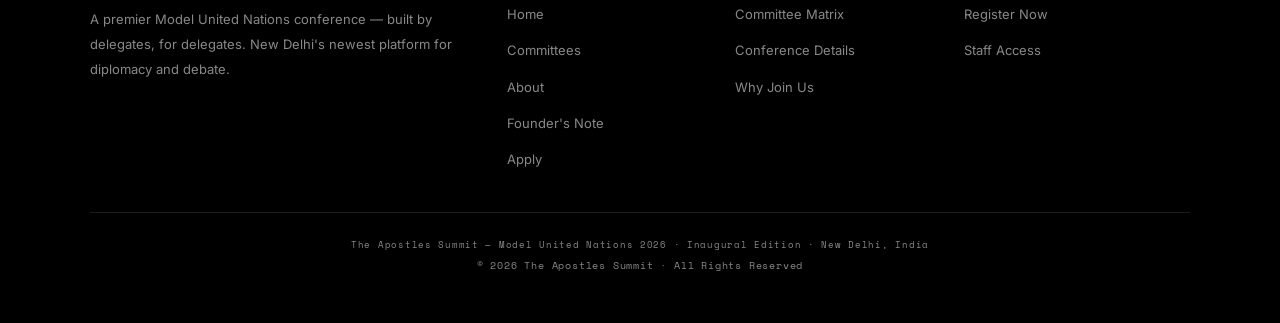
==== commit d1488865: "fix: correct conference dates from Oct 17-19 to Oct 17-18, 2026" ====
--- a/about.html
+++ b/about.html
@@ -39,9 +39,9 @@
 <div class="ticker">
   <div class="ticker-track">
     <span class="ticker-item">The Apostles Summit × Delhi International Public School · Inaugural Edition · New Delhi</span>
-    <span class="ticker-item">October 17–19, 2026 · 300 Delegates · 100 Nations · 7 Committees</span>
+    <span class="ticker-item">October 17–18, 2026 · 300 Delegates · 100 Nations · 7 Committees</span>
     <span class="ticker-item">The Apostles Summit × Delhi International Public School · Inaugural Edition · New Delhi</span>
-    <span class="ticker-item">October 17–19, 2026 · 300 Delegates · 100 Nations · 7 Committees</span>
+    <span class="ticker-item">October 17–18, 2026 · 300 Delegates · 100 Nations · 7 Committees</span>
   </div>
 </div>
 <nav class="nav">
@@ -96,7 +96,7 @@
       <div class="detail-item">
         <div class="detail-icon">★</div>
         <div class="detail-label">Date</div>
-        <div class="detail-val">October 17 – 19, 2026</div>
+        <div class="detail-val">October 17 – 18, 2026</div>
       </div>
       <div class="detail-item">
         <div class="detail-icon">★</div>
